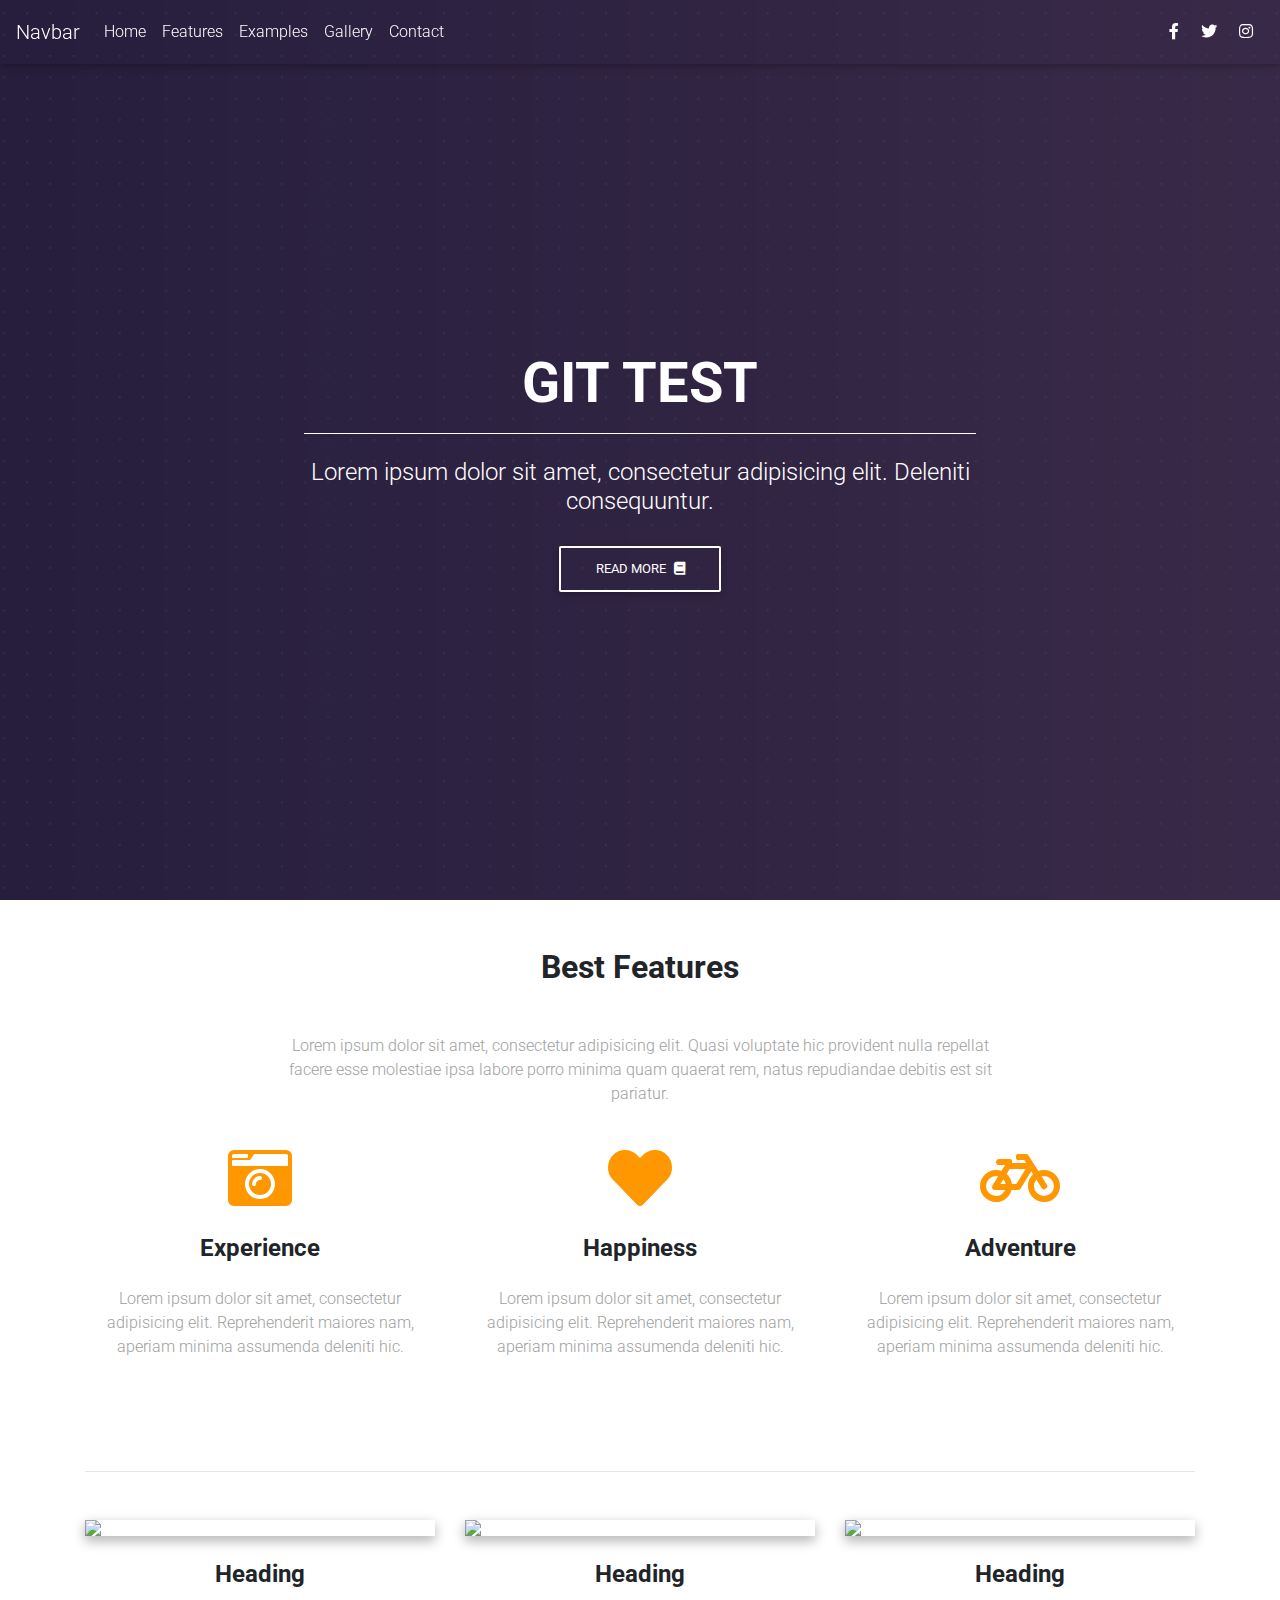
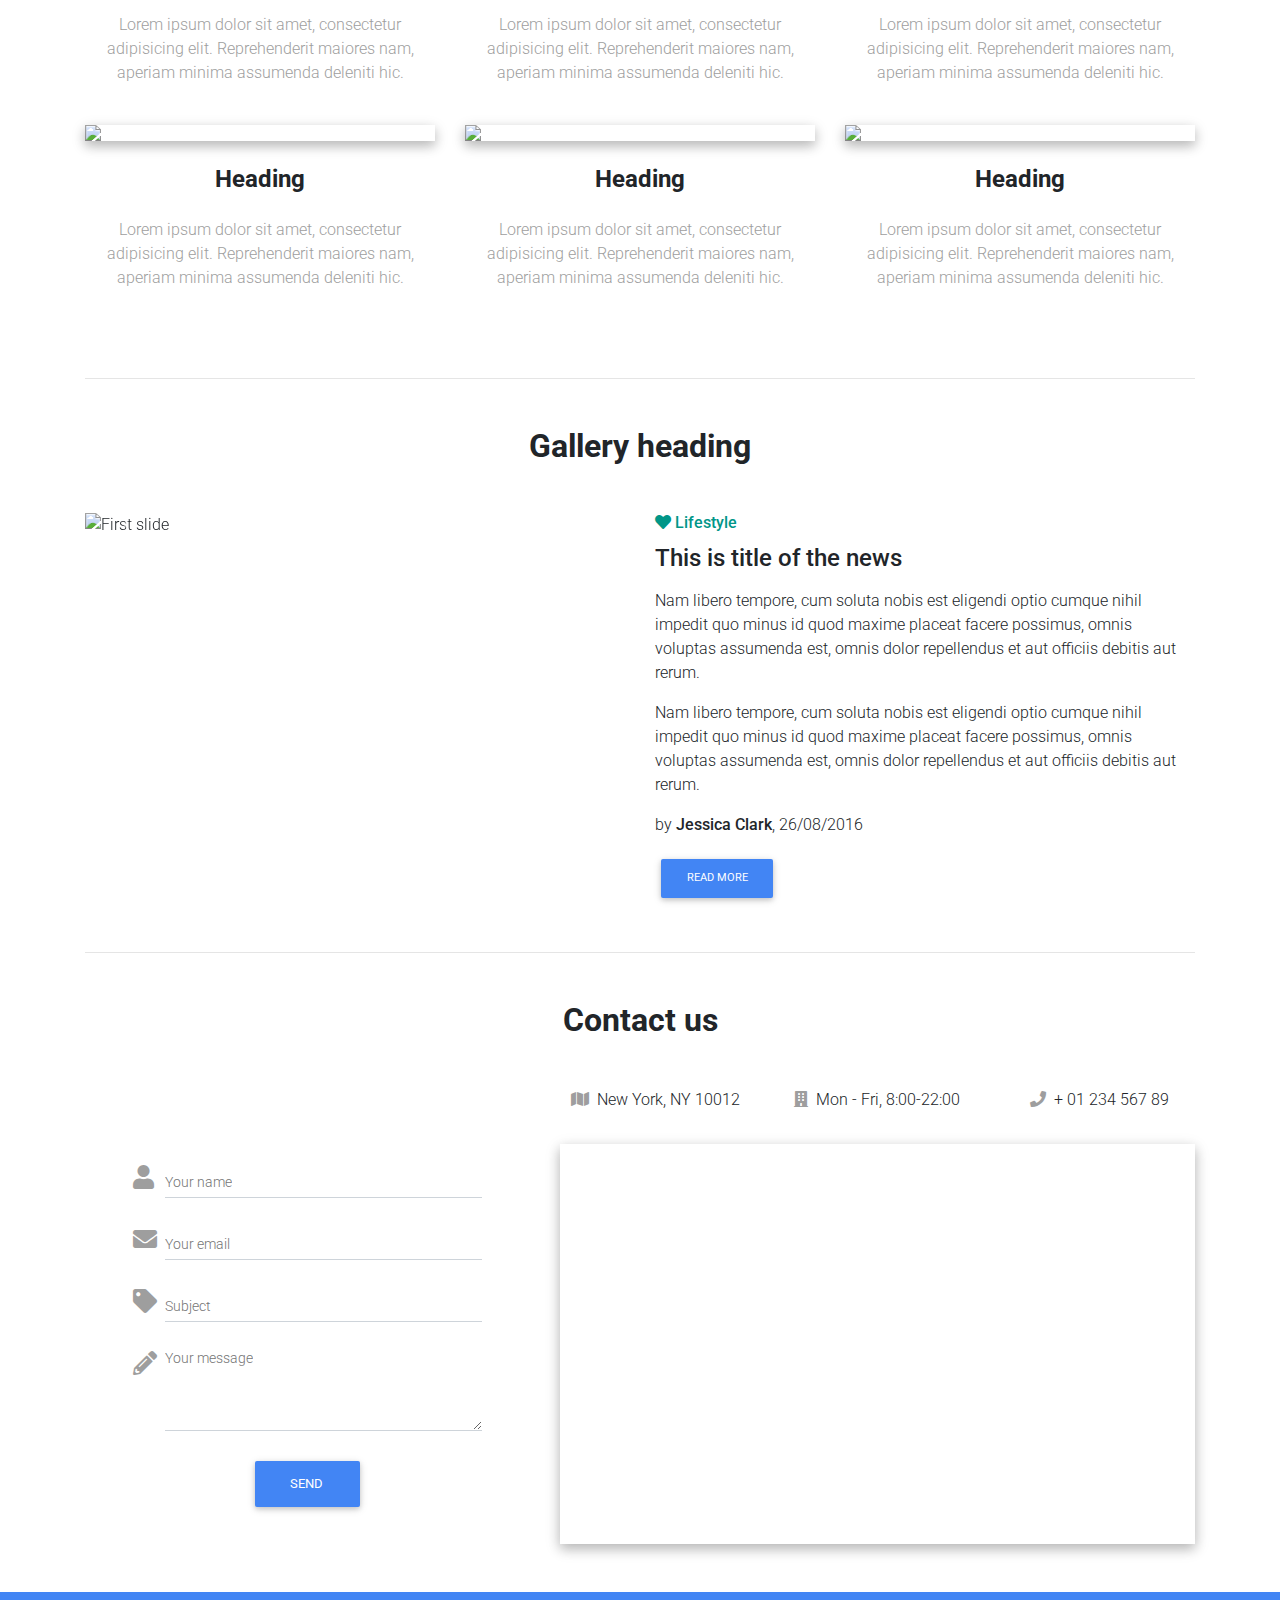
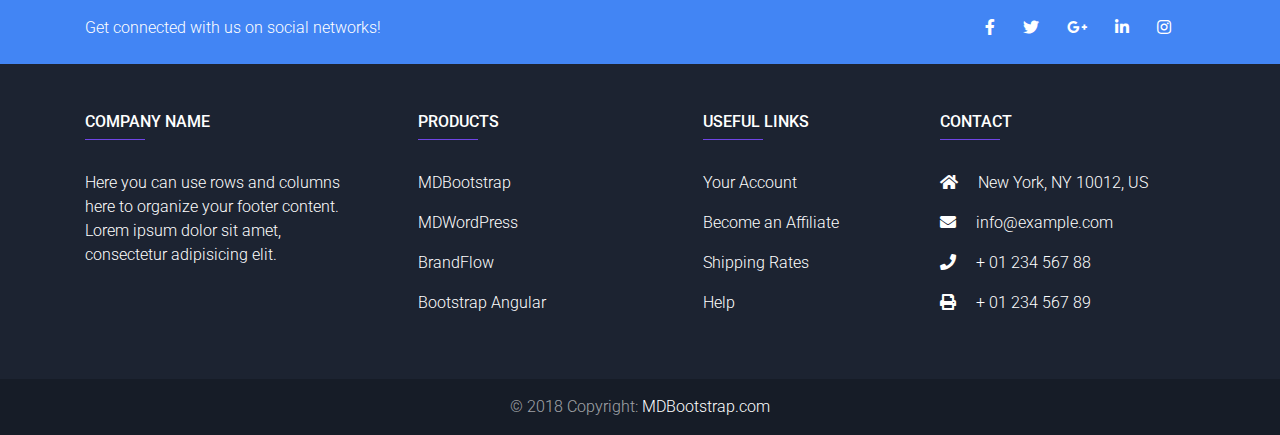
==== index.html @ ba1e5c44 "Update index.html" ====
<!DOCTYPE html>
<html lang="en">
<head>
  <meta charset="UTF-8">
  <meta name="viewport" content="width=device-width, initial-scale=1, shrink-to-fit=no">
  <meta http-equiv="x-ua-compatible" content="ie=edge">
  <title>Corona App</title>
  <!-- Font Awesome -->
  <link rel="stylesheet" href="https://use.fontawesome.com/releases/v5.11.2/css/all.css">
  <!-- Google Fonts Roboto -->
  <link rel="stylesheet" href="https://fonts.googleapis.com/css?family=Roboto:300,400,500,700&display=swap">
  <!-- Bootstrap core CSS -->
  <link rel="stylesheet" href="css/bootstrap.min.css">
  <!-- Material Design Bootstrap -->
  <link rel="stylesheet" href="css/mdb.min.css">
  <!-- Your custom styles (optional) -->
  <link rel="stylesheet" href="css/style.css">
</head>
<body>

  <!-- Start your project here-->  
<!--Main Navigation-->
<header>
<!--Navbar-->
<!--Navbar-->
<nav class="navbar navbar-expand-lg navbar-dark fixed-top scrolling-navbar">

  <!-- Navbar brand -->
  <a class="navbar-brand" href="#">Navbar</a>

  <!-- Collapse button -->
  <button class="navbar-toggler" type="button" data-toggle="collapse" data-target="#basicExampleNav" aria-controls="basicExampleNav"
      aria-expanded="false" aria-label="Toggle navigation">
      <span class="navbar-toggler-icon"></span>
  </button>

  <!-- Collapsible content -->
  <div class="collapse navbar-collapse" id="basicExampleNav">

<!-- Links -->
<ul class="navbar-nav mr-auto smooth-scroll">
  <li class="nav-item">
      <a class="nav-link" href="#intro">Home</a>
  </li>
  <li class="nav-item">
      <a class="nav-link" href="#best-features">Features</a>
  </li>
  <li class="nav-item">
      <a class="nav-link" href="#examples">Examples</a>
  </li>
  <li class="nav-item">
      <a class="nav-link" href="#gallery">Gallery</a>
  </li>
  <li class="nav-item">
      <a class="nav-link" href="#contact">Contact</a>
  </li>
</ul>
<!-- Links -->
<!-- Social Icon  -->
<ul class="navbar-nav nav-flex-icons">
  <li class="nav-item">
      <a class="nav-link"><i class="fab fa-facebook-f"></i></a>
  </li>
  <li class="nav-item">
      <a class="nav-link"><i class="fab fa-twitter"></i></a>
  </li>
  <li class="nav-item">
      <a class="nav-link"><i class="fab fa-instagram"></i></a>
  </li>
</ul>
   
  </div>
  <!-- Collapsible content -->

</nav>
<!--/.Navbar-->

<!--Mask-->
<div id="intro" class="view">

  <div class="mask rgba-black-strong">

      <div class="container-fluid d-flex align-items-center justify-content-center h-100">

          <div class="row d-flex justify-content-center text-center">

              <div class="col-md-10">

                  <!-- Heading -->
                  <h2 class="display-4 font-weight-bold white-text pt-5 mb-2">GIT TEST</h2>

                  <!-- Divider -->
                  <hr class="hr-light">

                  <!-- Description -->
                  <h4 class="white-text my-4">Lorem ipsum dolor sit amet, consectetur adipisicing elit. Deleniti consequuntur.</h4>
                  <button type="button" class="btn btn-outline-white">Read more<i class="fas fa-book ml-2"></i></button>

              </div>

          </div>

      </div>

  </div>

</div>
<!--/.Mask-->
<!--/.Mask-->
</header>
<!--Main Navigation-->
<!--Main layout-->
<main class="mt-5">
  <div class="container"><!--Section: Best Features-->
    <section id="best-features" class="text-center">
    
      <!-- Heading -->
      <h2 class="mb-5 font-weight-bold">Best Features</h2>
    
      <!--Grid row-->
      <div class="row d-flex justify-content-center mb-4">
    
          <!--Grid column-->
          <div class="col-md-8">
    
              <!-- Description -->
              <p class="grey-text">Lorem ipsum dolor sit amet, consectetur adipisicing elit. Quasi voluptate hic provident nulla repellat
                  facere esse molestiae ipsa labore porro minima quam quaerat rem, natus repudiandae debitis est
                  sit pariatur.</p>
    
          </div>
          <!--Grid column-->
    
      </div>
      <!--Grid row-->
    
      <!--Grid row-->
      <div class="row">
    
          <!--Grid column-->
          <div class="col-md-4 mb-5">
              <i class="fas fa-camera-retro fa-4x orange-text"></i>
              <h4 class="my-4 font-weight-bold">Experience</h4>
              <p class="grey-text">Lorem ipsum dolor sit amet, consectetur adipisicing elit. Reprehenderit maiores nam, aperiam minima
                  assumenda deleniti hic.</p>
          </div>
          <!--Grid column-->
    
          <!--Grid column-->
          <div class="col-md-4 mb-1">
              <i class="fas fa-heart fa-4x orange-text"></i>
              <h4 class="my-4 font-weight-bold">Happiness</h4>
              <p class="grey-text">Lorem ipsum dolor sit amet, consectetur adipisicing elit. Reprehenderit maiores nam, aperiam minima
                  assumenda deleniti hic.</p>
          </div>
          <!--Grid column-->
    
          <!--Grid column-->
          <div class="col-md-4 mb-1">
              <i class="fas fa-bicycle fa-4x orange-text"></i>
              <h4 class="my-4 font-weight-bold">Adventure</h4>
              <p class="grey-text">Lorem ipsum dolor sit amet, consectetur adipisicing elit. Reprehenderit maiores nam, aperiam minima
                  assumenda deleniti hic.</p>
          </div>
          <!--Grid column-->
    
      </div>
      <!--Grid row-->
    
    </section>
    
<!--Section: Best Features-->
      <hr class="my-5">

<!--Section: Examples-->
<section id="examples" class="text-center">

  <!--Grid row-->
  <div class="row">

    <!--Grid column-->
    <div class="col-lg-4 col-md-12 mb-4">

      <div class="view overlay z-depth-1-half">
        <img src="https://mdbootstrap.com/img/Photos/Others/images/48.jpg" class="img-fluid">
        <a href="#!">
          <div class="mask rgba-white-slight"></div>
        </a>
      </div>

      <h4 class="my-4 font-weight-bold">Heading</h4>
      <p class="grey-text">Lorem ipsum dolor sit amet, consectetur adipisicing elit. Reprehenderit maiores nam,
        aperiam minima
        assumenda deleniti hic.</p>

    </div>
    <!--Grid column-->

    <!--Grid column-->
    <div class="col-lg-4 col-md-6 mb-4">

      <div class="view overlay z-depth-1-half">
        <img src="https://mdbootstrap.com/img/Photos/Others/images/49.jpg" class="img-fluid">
        <a href="#!">
          <div class="mask rgba-white-slight"></div>
        </a>
      </div>

      <h4 class="my-4 font-weight-bold">Heading</h4>
      <p class="grey-text">Lorem ipsum dolor sit amet, consectetur adipisicing elit. Reprehenderit maiores nam,
        aperiam minima
        assumenda deleniti hic.</p>

    </div>
    <!--Grid column-->

    <!--Grid column-->
    <div class="col-lg-4 col-md-6 mb-4">

      <div class="view overlay z-depth-1-half">
        <img src="https://mdbootstrap.com/img/Photos/Others/images/50.jpg" class="img-fluid">
        <a href="#!">
          <div class="mask rgba-white-slight"></div>
        </a>
      </div>

      <h4 class="my-4 font-weight-bold">Heading</h4>
      <p class="grey-text">Lorem ipsum dolor sit amet, consectetur adipisicing elit. Reprehenderit maiores nam,
        aperiam minima
        assumenda deleniti hic.</p>

    </div>
    <!--Grid column-->

  </div>
  <!--Grid row-->

  <!--Grid row-->
  <div class="row">

    <!--Grid column-->
    <div class="col-lg-4 col-md-12 mb-4">

      <div class="view overlay z-depth-1-half">
        <img src="https://mdbootstrap.com/img/Photos/Others/images/51.jpg" class="img-fluid">
        <a href="#!">
          <div class="mask rgba-white-slight"></div>
        </a>
      </div>

      <h4 class="my-4 font-weight-bold">Heading</h4>
      <p class="grey-text">Lorem ipsum dolor sit amet, consectetur adipisicing elit. Reprehenderit maiores nam,
        aperiam minima
        assumenda deleniti hic.</p>

    </div>
    <!--Grid column-->

    <!--Grid column-->
    <div class="col-lg-4 col-md-6 mb-4">

      <div class="view overlay z-depth-1-half">
        <img src="https://mdbootstrap.com/img/Photos/Others/images/52.jpg" class="img-fluid">
        <a href="#!">
          <div class="mask rgba-white-slight"></div>
        </a>
      </div>

      <h4 class="my-4 font-weight-bold">Heading</h4>
      <p class="grey-text">Lorem ipsum dolor sit amet, consectetur adipisicing elit. Reprehenderit maiores nam,
        aperiam minima
        assumenda deleniti hic.</p>

    </div>
    <!--Grid column-->

    <!--Grid column-->
    <div class="col-lg-4 col-md-6 mb-4">

      <div class="view overlay z-depth-1-half">
        <img src="https://mdbootstrap.com/img/Photos/Others/images/53.jpg" class="img-fluid">
        <a href="#!">
          <div class="mask rgba-white-slight"></div>
        </a>
      </div>

      <h4 class="my-4 font-weight-bold">Heading</h4>
      <p class="grey-text">Lorem ipsum dolor sit amet, consectetur adipisicing elit. Reprehenderit maiores nam,
        aperiam minima
        assumenda deleniti hic.</p>

    </div>
    <!--Grid column-->

  </div>
  <!--Grid row-->

</section>
<!--Section: Examples-->

      <hr class="my-5">

    <!--Section: Gallery-->
<section id="gallery">

  <!-- Heading -->
  <h2 class="mb-5 font-weight-bold text-center">Gallery heading</h2>

  <!--Grid row-->
  <div class="row">

<!--Grid column-->
<div class="col-md-6 mb-4">

  <!--Carousel Wrapper-->
  <div id="carousel-example-1z" class="carousel slide carousel-fade" data-ride="carousel">
    <!--Indicators-->
    <ol class="carousel-indicators">
      <li data-target="#carousel-example-1z" data-slide-to="0" class="active"></li>
      <li data-target="#carousel-example-1z" data-slide-to="1"></li>
      <li data-target="#carousel-example-1z" data-slide-to="2"></li>
    </ol>
    <!--/.Indicators-->
    <!--Slides-->
    <div class="carousel-inner" role="listbox">
      <!--First slide-->
      <div class="carousel-item active">
        <img class="d-block w-100" src="https://mdbootstrap.com/img/Photos/Slides/img%20(130).jpg" alt="First slide">
      </div>
      <!--/First slide-->
      <!--Second slide-->
      <div class="carousel-item">
        <img class="d-block w-100" src="https://mdbootstrap.com/img/Photos/Slides/img%20(129).jpg" alt="Second slide">
      </div>
      <!--/Second slide-->
      <!--Third slide-->
      <div class="carousel-item">
        <img class="d-block w-100" src="https://mdbootstrap.com/img/Photos/Slides/img%20(70).jpg" alt="Third slide">
      </div>
      <!--/Third slide-->
    </div>
    <!--/.Slides-->
    <!--Controls-->
    <a class="carousel-control-prev" href="#carousel-example-1z" role="button" data-slide="prev">
      <span class="carousel-control-prev-icon" aria-hidden="true"></span>
      <span class="sr-only">Previous</span>
    </a>
    <a class="carousel-control-next" href="#carousel-example-1z" role="button" data-slide="next">
      <span class="carousel-control-next-icon" aria-hidden="true"></span>
      <span class="sr-only">Next</span>
    </a>
    <!--/.Controls-->
  </div>
  <!--/.Carousel Wrapper-->

</div>
<!--Grid column-->

  <!--Grid column-->
<div class="col-md-6">

  <!--Excerpt-->
  <a href="" class="teal-text">
      <h6 class="pb-1"><i class="fas fa-heart"></i><strong> Lifestyle </strong></h6>
  </a>
  <h4 class="mb-3"><strong>This is title of the news</strong></h4>
  <p>Nam libero tempore, cum soluta nobis est eligendi optio cumque nihil impedit quo minus id quod maxime
      placeat facere possimus, omnis voluptas assumenda est, omnis dolor repellendus et aut officiis
      debitis aut rerum.</p>

  <p>Nam libero tempore, cum soluta nobis est eligendi optio cumque nihil impedit quo minus id quod maxime
      placeat facere possimus, omnis voluptas assumenda est, omnis dolor repellendus et aut officiis
      debitis aut rerum.</p>
  <p>by <a><strong>Jessica Clark</strong></a>, 26/08/2016</p>
  <a class="btn btn-primary btn-md">Read more</a>

</div>
<!--Grid column-->
  </div>
  <!--Grid row-->

</section>
<!--Section: Gallery-->
      <hr class="my-5">

<!--Section: Contact-->
<section id="contact">

  <!-- Heading -->
  <h2 class="mb-5 font-weight-bold text-center">Contact us</h2>

  <!--Grid row-->
  <div class="row">

<!--Grid column-->
<div class="col-lg-5 col-md-12">
  <!-- Form contact -->
  <form class="p-5 grey-text">
    <div class="md-form form-sm"> <i class="fas fa-user prefix"></i>
      <input type="text" id="form3" class="form-control form-control-sm">
      <label for="form3">Your name</label>
    </div>
    <div class="md-form form-sm"> <i class="fas fa-envelope prefix"></i>
      <input type="text" id="form2" class="form-control form-control-sm">
      <label for="form2">Your email</label>
    </div>
    <div class="md-form form-sm"> <i class="fas fa-tag prefix"></i>
      <input type="text" id="form32" class="form-control form-control-sm">
      <label for="form34">Subject</label>
    </div>
    <div class="md-form form-sm"> <i class="fas fa-pencil-alt prefix"></i>
      <textarea type="text" id="form8" class="md-textarea form-control form-control-sm" rows="4"></textarea>
      <label for="form8">Your message</label>
    </div>
    <div class="text-center mt-4">
      <button class="btn btn-primary">Send <i class="far fa-paper-planeml-1"></i></button>
    </div>
  </form>
  <!-- Form contact -->
</div>
<!--Grid column-->

  <!--Grid column-->
  <div class="col-lg-7 col-md-12">
    <!--Grid row-->
<div class="row text-center">

  <!--Grid column-->
  <div class="col-lg-4 col-md-12 mb-3">

      <p><i class="fas fa-map fa-1x mr-2 grey-text"></i>New York, NY 10012</p>

  </div>
  <!--Grid column-->

  <!--Grid column-->
  <div class="col-lg-4 col-md-6 mb-3">

      <p><i class="fas fa-building fa-1x mr-2 grey-text"></i>Mon - Fri, 8:00-22:00</p>

  </div>
  <!--Grid column-->

  <!--Grid column-->
  <div class="col-lg-4 col-md-6 mb-3">

      <p><i class="fas fa-phone fa-1x mr-2 grey-text"></i>+ 01 234 567 89</p>

  </div>
  <!--Grid column-->

</div>
<!--Grid row-->
<!--Google map-->
<div id="map-container" class="z-depth-1-half map-container mb-5" style="height: 400px"></div>


  </div>
  <!--Grid column-->

  </div>
  <!--Grid row-->

</section>
<!--Section: Contact-->

  </div>
</main>
<!--Main layout-->



<!--Footer-->
<footer class="page-footer unique-color-dark">

  <!-- Social buttons -->
  <div class="primary-color">
      <div class="container">
          <!--Grid row-->
          <div class="row py-4 d-flex align-items-center">

              <!--Grid column-->
              <div class="col-md-6 col-lg-5 text-center text-md-left mb-4 mb-md-0">
                  <h6 class="mb-0 white-text">Get connected with us on social networks!</h6>
              </div>
              <!--Grid column-->

              <!--Grid column-->
              <div class="col-md-6 col-lg-7 text-center text-md-right">
                  <!--Facebook-->
                  <a class="fb-ic ml-0">
                      <i class="fab fa-facebook-f white-text mr-4"> </i>
                  </a>
                  <!--Twitter-->
                  <a class="tw-ic">
                      <i class="fab fa-twitter white-text mr-4"> </i>
                  </a>
                  <!--Google +-->
                  <a class="gplus-ic">
                      <i class="fab fa-google-plus-g white-text mr-4"> </i>
                  </a>
                  <!--Linkedin-->
                  <a class="li-ic">
                      <i class="fab fa-linkedin-in white-text mr-4"> </i>
                  </a>
                  <!--Instagram-->
                  <a class="ins-ic">
                      <i class="fab fa-instagram white-text mr-lg-4"> </i>
                  </a>
              </div>
              <!--Grid column-->

          </div>
          <!--Grid row-->
      </div>
  </div>
  <!-- Social buttons -->

  <!--Footer Links-->
<!--Footer Links-->
<div class="container mt-5 mb-4 text-center text-md-left">
  <div class="row mt-3">

      <!--First column-->
      <div class="col-md-3 col-lg-4 col-xl-3 mb-4">
          <h6 class="text-uppercase font-weight-bold">
              <strong>Company name</strong>
          </h6>
          <hr class="deep-purple accent-2 mb-4 mt-0 d-inline-block mx-auto" style="width: 60px;">
          <p>Here you can use rows and columns here to organize your footer content. Lorem ipsum dolor sit
              amet, consectetur adipisicing elit.</p>
      </div>
      <!--/.First column-->

      <!--Second column-->
      <div class="col-md-2 col-lg-2 col-xl-2 mx-auto mb-4">
          <h6 class="text-uppercase font-weight-bold">
              <strong>Products</strong>
          </h6>
          <hr class="deep-purple accent-2 mb-4 mt-0 d-inline-block mx-auto" style="width: 60px;">
          <p>
              <a href="#!">MDBootstrap</a>
          </p>
          <p>
              <a href="#!">MDWordPress</a>
          </p>
          <p>
              <a href="#!">BrandFlow</a>
          </p>
          <p>
              <a href="#!">Bootstrap Angular</a>
          </p>
      </div>
      <!--/.Second column-->

      <!--Third column-->
      <div class="col-md-3 col-lg-2 col-xl-2 mx-auto mb-4">
          <h6 class="text-uppercase font-weight-bold">
              <strong>Useful links</strong>
          </h6>
          <hr class="deep-purple accent-2 mb-4 mt-0 d-inline-block mx-auto" style="width: 60px;">
          <p>
              <a href="#!">Your Account</a>
          </p>
          <p>
              <a href="#!">Become an Affiliate</a>
          </p>
          <p>
              <a href="#!">Shipping Rates</a>
          </p>
          <p>
              <a href="#!">Help</a>
          </p>
      </div>
      <!--/.Third column-->

      <!--Fourth column-->
      <div class="col-md-4 col-lg-3 col-xl-3">
          <h6 class="text-uppercase font-weight-bold">
              <strong>Contact</strong>
          </h6>
          <hr class="deep-purple accent-2 mb-4 mt-0 d-inline-block mx-auto" style="width: 60px;">
          <p>
              <i class="fas fa-home  mr-3"></i> New York, NY 10012, US</p>
          <p>
              <i class="fas fa-envelope mr-3"></i> info@example.com</p>
          <p>
              <i class="fas fa-phone mr-3"></i> + 01 234 567 88</p>
          <p>
              <i class="fas fa-print mr-3"></i> + 01 234 567 89</p>
      </div>
      <!--/.Fourth column-->

  </div>
</div>
<!--/.Footer Links-->

  <!-- Copyright -->
  <div class="footer-copyright text-center py-3">© 2018 Copyright:
    <a href="https://mdbootstrap.com/education/bootstrap/"> MDBootstrap.com</a>
  </div>
  <!-- Copyright -->

</footer>
<!-- Footer -->


  <!-- End your project here-->

  <!-- jQuery -->
  <script type="text/javascript" src="js/jquery.min.js"></script>
  <!-- Bootstrap tooltips -->
  <script type="text/javascript" src="js/popper.min.js"></script>
  <!-- Bootstrap core JavaScript -->
  <script type="text/javascript" src="js/bootstrap.min.js"></script>
  <!-- MDB core JavaScript -->
  <script type="text/javascript" src="js/mdb.min.js"></script>
  <!--Google Maps-->
<script src="https://maps.google.com/maps/api/js"></script>
  <!-- Your custom scripts (optional) -->
  <!-- Carousel options -->
<script>
  $('.carousel').carousel({
    interval: 3000,
  })
</script>
<!-- Google Maps settings -->
<script>
  // Regular map
  function regular_map() {
    var var_location = new google.maps.LatLng(40.725118, -73.997699);

    var var_mapoptions = {
      center: var_location,
      zoom: 14
    };

    var var_map = new google.maps.Map(document.getElementById("map-container"),
      var_mapoptions);

    var var_marker = new google.maps.Marker({
      position: var_location,
      map: var_map,
      title: "New York"
    });
  }

  // Initialize maps
  google.maps.event.addDomListener(window, 'load', regular_map);
</script>

</body>
</html>
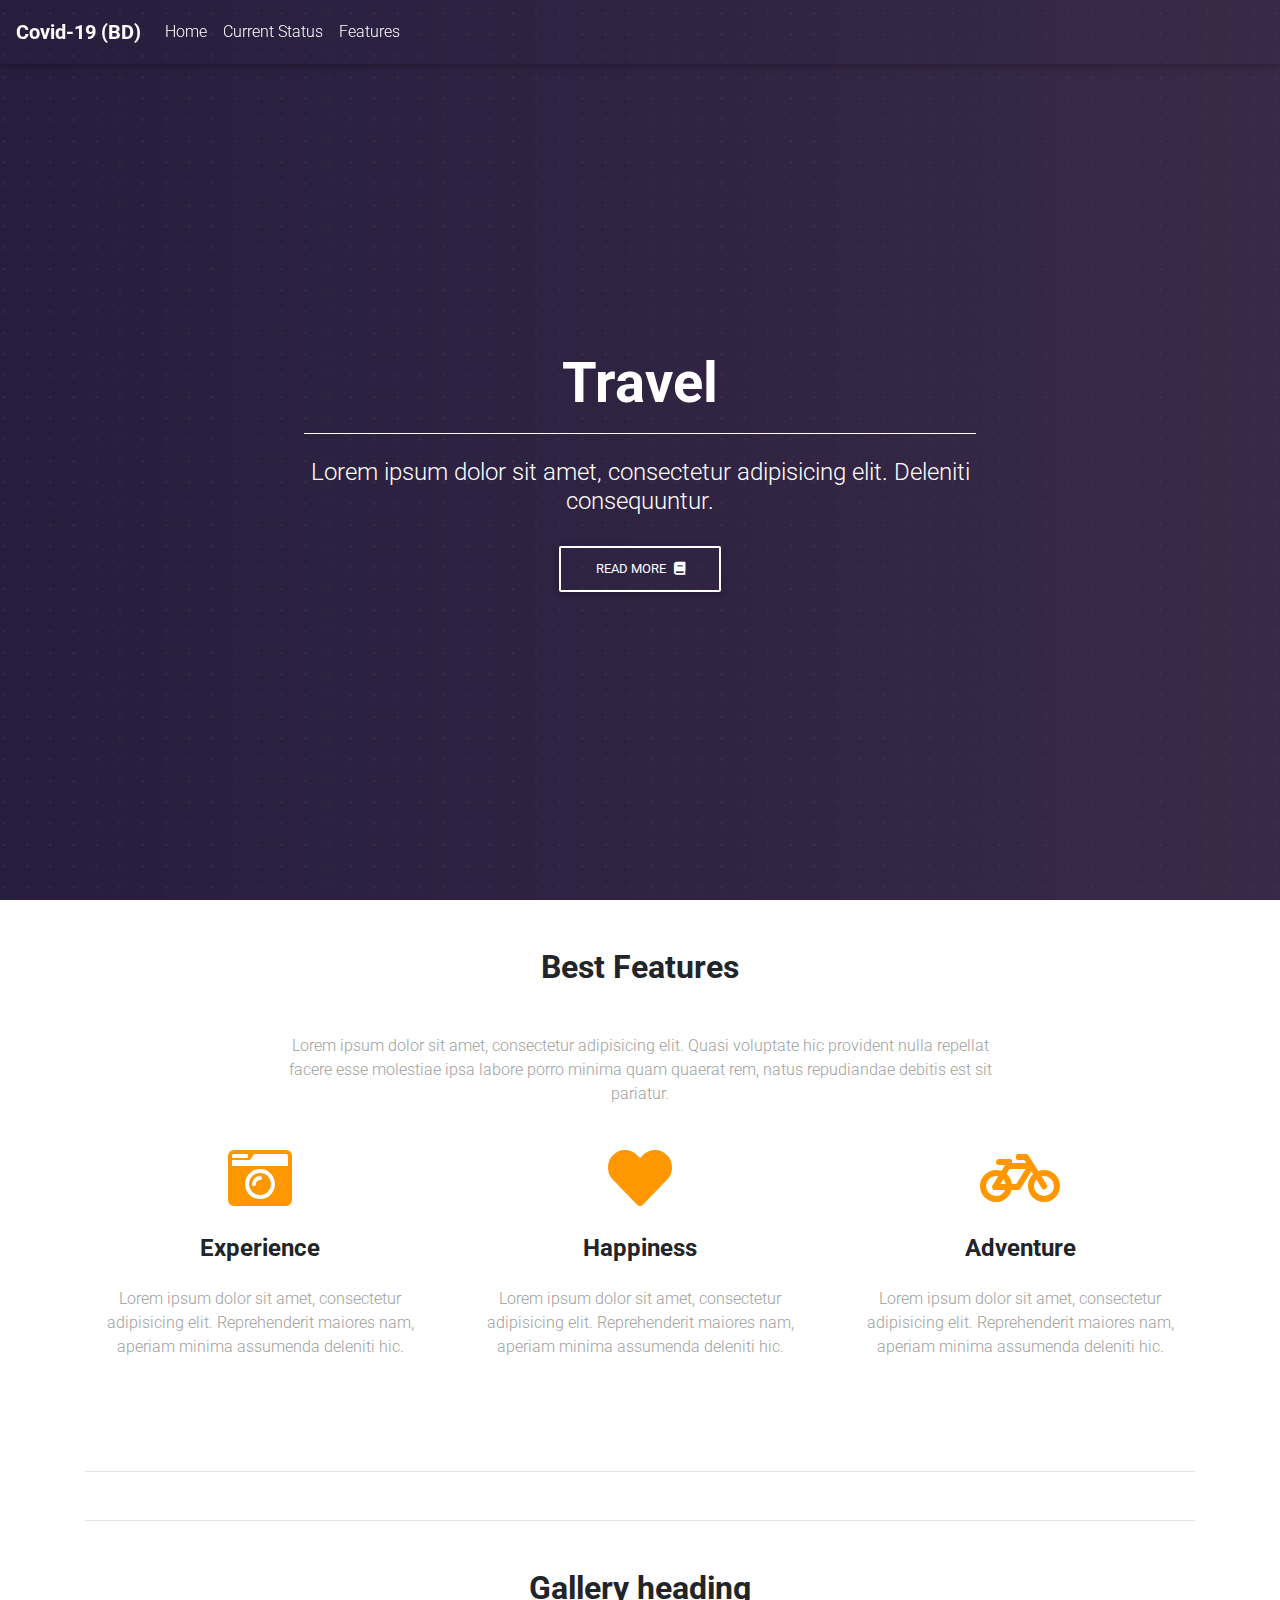
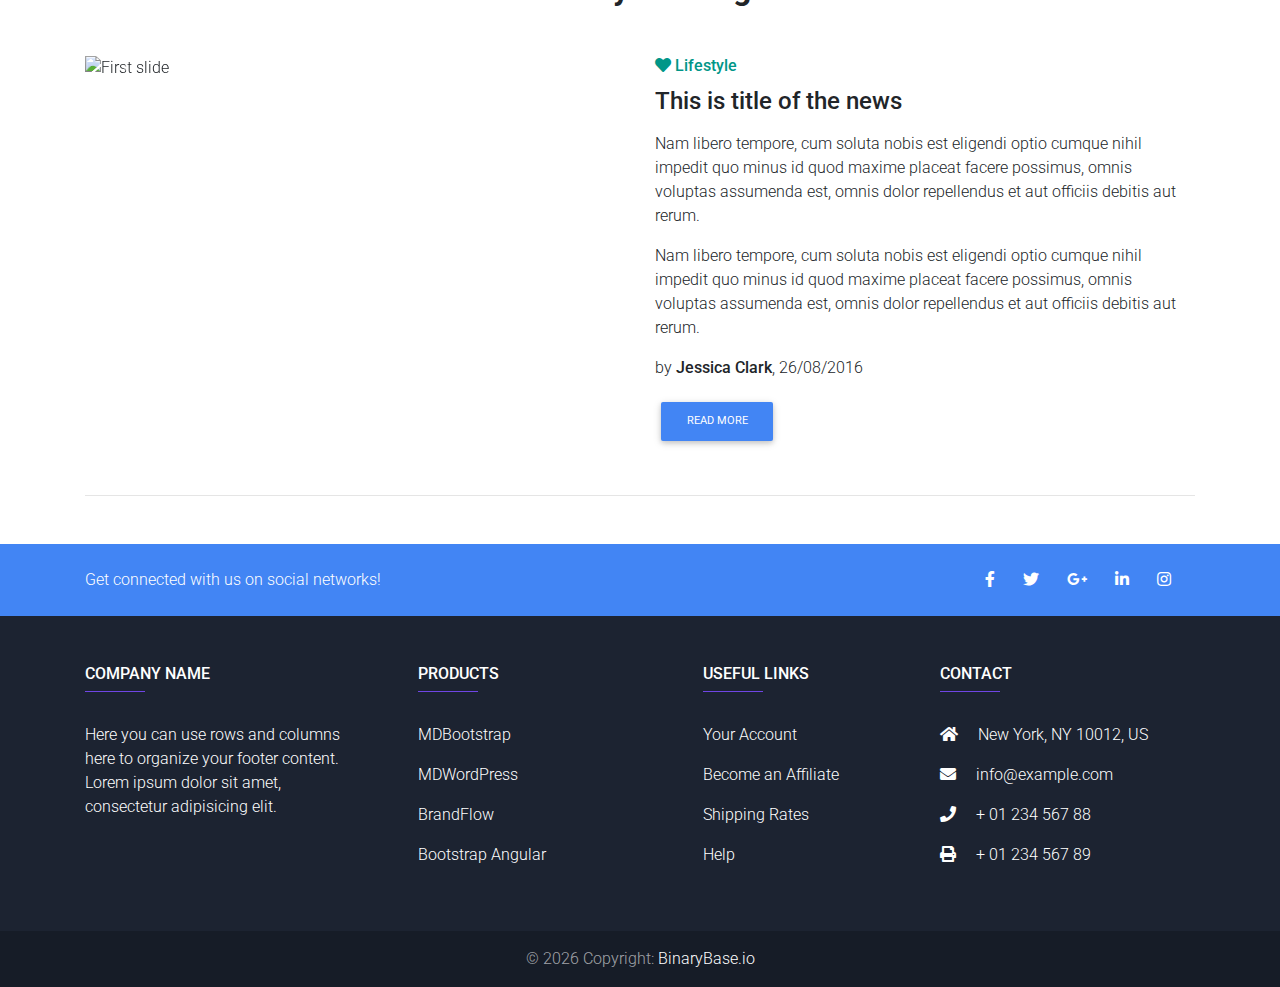
==== commit 3fabd753: "changes" ====
--- a/index.html
+++ b/index.html
@@ -4,7 +4,7 @@
   <meta charset="UTF-8">
   <meta name="viewport" content="width=device-width, initial-scale=1, shrink-to-fit=no">
   <meta http-equiv="x-ua-compatible" content="ie=edge">
-  <title>Corona App</title>
+  <title>Codiv-19 (BD) Application</title>
   <!-- Font Awesome -->
   <link rel="stylesheet" href="https://use.fontawesome.com/releases/v5.11.2/css/all.css">
   <!-- Google Fonts Roboto -->
@@ -22,11 +22,10 @@
 <!--Main Navigation-->
 <header>
 <!--Navbar-->
-<!--Navbar-->
 <nav class="navbar navbar-expand-lg navbar-dark fixed-top scrolling-navbar">
 
   <!-- Navbar brand -->
-  <a class="navbar-brand" href="#">Navbar</a>
+  <a class="navbar-brand" href="#">Covid-19 (BD)</a>
 
   <!-- Collapse button -->
   <button class="navbar-toggler" type="button" data-toggle="collapse" data-target="#basicExampleNav" aria-controls="basicExampleNav"
@@ -43,31 +42,16 @@
       <a class="nav-link" href="#intro">Home</a>
   </li>
   <li class="nav-item">
-      <a class="nav-link" href="#best-features">Features</a>
+      <a class="nav-link" href="#best-features">Current Status</a>
   </li>
+ 
   <li class="nav-item">
-      <a class="nav-link" href="#examples">Examples</a>
+      <a class="nav-link" href="#gallery">Features</a>
   </li>
-  <li class="nav-item">
-      <a class="nav-link" href="#gallery">Gallery</a>
-  </li>
-  <li class="nav-item">
-      <a class="nav-link" href="#contact">Contact</a>
-  </li>
+  
 </ul>
 <!-- Links -->
-<!-- Social Icon  -->
-<ul class="navbar-nav nav-flex-icons">
-  <li class="nav-item">
-      <a class="nav-link"><i class="fab fa-facebook-f"></i></a>
-  </li>
-  <li class="nav-item">
-      <a class="nav-link"><i class="fab fa-twitter"></i></a>
-  </li>
-  <li class="nav-item">
-      <a class="nav-link"><i class="fab fa-instagram"></i></a>
-  </li>
-</ul>
+
    
   </div>
   <!-- Collapsible content -->
@@ -87,7 +71,7 @@
               <div class="col-md-10">
 
                   <!-- Heading -->
-                  <h2 class="display-4 font-weight-bold white-text pt-5 mb-2">GIT TEST</h2>
+                  <h2 class="display-4 font-weight-bold white-text pt-5 mb-2">Travel</h2>
 
                   <!-- Divider -->
                   <hr class="hr-light">
@@ -173,130 +157,7 @@
       <hr class="my-5">
 
 <!--Section: Examples-->
-<section id="examples" class="text-center">
-
-  <!--Grid row-->
-  <div class="row">
-
-    <!--Grid column-->
-    <div class="col-lg-4 col-md-12 mb-4">
-
-      <div class="view overlay z-depth-1-half">
-        <img src="https://mdbootstrap.com/img/Photos/Others/images/48.jpg" class="img-fluid">
-        <a href="#!">
-          <div class="mask rgba-white-slight"></div>
-        </a>
-      </div>
-
-      <h4 class="my-4 font-weight-bold">Heading</h4>
-      <p class="grey-text">Lorem ipsum dolor sit amet, consectetur adipisicing elit. Reprehenderit maiores nam,
-        aperiam minima
-        assumenda deleniti hic.</p>
-
-    </div>
-    <!--Grid column-->
-
-    <!--Grid column-->
-    <div class="col-lg-4 col-md-6 mb-4">
-
-      <div class="view overlay z-depth-1-half">
-        <img src="https://mdbootstrap.com/img/Photos/Others/images/49.jpg" class="img-fluid">
-        <a href="#!">
-          <div class="mask rgba-white-slight"></div>
-        </a>
-      </div>
-
-      <h4 class="my-4 font-weight-bold">Heading</h4>
-      <p class="grey-text">Lorem ipsum dolor sit amet, consectetur adipisicing elit. Reprehenderit maiores nam,
-        aperiam minima
-        assumenda deleniti hic.</p>
-
-    </div>
-    <!--Grid column-->
-
-    <!--Grid column-->
-    <div class="col-lg-4 col-md-6 mb-4">
-
-      <div class="view overlay z-depth-1-half">
-        <img src="https://mdbootstrap.com/img/Photos/Others/images/50.jpg" class="img-fluid">
-        <a href="#!">
-          <div class="mask rgba-white-slight"></div>
-        </a>
-      </div>
-
-      <h4 class="my-4 font-weight-bold">Heading</h4>
-      <p class="grey-text">Lorem ipsum dolor sit amet, consectetur adipisicing elit. Reprehenderit maiores nam,
-        aperiam minima
-        assumenda deleniti hic.</p>
-
-    </div>
-    <!--Grid column-->
-
-  </div>
-  <!--Grid row-->
-
-  <!--Grid row-->
-  <div class="row">
-
-    <!--Grid column-->
-    <div class="col-lg-4 col-md-12 mb-4">
-
-      <div class="view overlay z-depth-1-half">
-        <img src="https://mdbootstrap.com/img/Photos/Others/images/51.jpg" class="img-fluid">
-        <a href="#!">
-          <div class="mask rgba-white-slight"></div>
-        </a>
-      </div>
-
-      <h4 class="my-4 font-weight-bold">Heading</h4>
-      <p class="grey-text">Lorem ipsum dolor sit amet, consectetur adipisicing elit. Reprehenderit maiores nam,
-        aperiam minima
-        assumenda deleniti hic.</p>
-
-    </div>
-    <!--Grid column-->
-
-    <!--Grid column-->
-    <div class="col-lg-4 col-md-6 mb-4">
-
-      <div class="view overlay z-depth-1-half">
-        <img src="https://mdbootstrap.com/img/Photos/Others/images/52.jpg" class="img-fluid">
-        <a href="#!">
-          <div class="mask rgba-white-slight"></div>
-        </a>
-      </div>
-
-      <h4 class="my-4 font-weight-bold">Heading</h4>
-      <p class="grey-text">Lorem ipsum dolor sit amet, consectetur adipisicing elit. Reprehenderit maiores nam,
-        aperiam minima
-        assumenda deleniti hic.</p>
-
-    </div>
-    <!--Grid column-->
-
-    <!--Grid column-->
-    <div class="col-lg-4 col-md-6 mb-4">
-
-      <div class="view overlay z-depth-1-half">
-        <img src="https://mdbootstrap.com/img/Photos/Others/images/53.jpg" class="img-fluid">
-        <a href="#!">
-          <div class="mask rgba-white-slight"></div>
-        </a>
-      </div>
-
-      <h4 class="my-4 font-weight-bold">Heading</h4>
-      <p class="grey-text">Lorem ipsum dolor sit amet, consectetur adipisicing elit. Reprehenderit maiores nam,
-        aperiam minima
-        assumenda deleniti hic.</p>
-
-    </div>
-    <!--Grid column-->
-
-  </div>
-  <!--Grid row-->
-
-</section>
-<!--Section: Examples-->
+
 
       <hr class="my-5">
 
@@ -383,86 +244,6 @@
 <!--Section: Gallery-->
       <hr class="my-5">
 
-<!--Section: Contact-->
-<section id="contact">
-
-  <!-- Heading -->
-  <h2 class="mb-5 font-weight-bold text-center">Contact us</h2>
-
-  <!--Grid row-->
-  <div class="row">
-
-<!--Grid column-->
-<div class="col-lg-5 col-md-12">
-  <!-- Form contact -->
-  <form class="p-5 grey-text">
-    <div class="md-form form-sm"> <i class="fas fa-user prefix"></i>
-      <input type="text" id="form3" class="form-control form-control-sm">
-      <label for="form3">Your name</label>
-    </div>
-    <div class="md-form form-sm"> <i class="fas fa-envelope prefix"></i>
-      <input type="text" id="form2" class="form-control form-control-sm">
-      <label for="form2">Your email</label>
-    </div>
-    <div class="md-form form-sm"> <i class="fas fa-tag prefix"></i>
-      <input type="text" id="form32" class="form-control form-control-sm">
-      <label for="form34">Subject</label>
-    </div>
-    <div class="md-form form-sm"> <i class="fas fa-pencil-alt prefix"></i>
-      <textarea type="text" id="form8" class="md-textarea form-control form-control-sm" rows="4"></textarea>
-      <label for="form8">Your message</label>
-    </div>
-    <div class="text-center mt-4">
-      <button class="btn btn-primary">Send <i class="far fa-paper-planeml-1"></i></button>
-    </div>
-  </form>
-  <!-- Form contact -->
-</div>
-<!--Grid column-->
-
-  <!--Grid column-->
-  <div class="col-lg-7 col-md-12">
-    <!--Grid row-->
-<div class="row text-center">
-
-  <!--Grid column-->
-  <div class="col-lg-4 col-md-12 mb-3">
-
-      <p><i class="fas fa-map fa-1x mr-2 grey-text"></i>New York, NY 10012</p>
-
-  </div>
-  <!--Grid column-->
-
-  <!--Grid column-->
-  <div class="col-lg-4 col-md-6 mb-3">
-
-      <p><i class="fas fa-building fa-1x mr-2 grey-text"></i>Mon - Fri, 8:00-22:00</p>
-
-  </div>
-  <!--Grid column-->
-
-  <!--Grid column-->
-  <div class="col-lg-4 col-md-6 mb-3">
-
-      <p><i class="fas fa-phone fa-1x mr-2 grey-text"></i>+ 01 234 567 89</p>
-
-  </div>
-  <!--Grid column-->
-
-</div>
-<!--Grid row-->
-<!--Google map-->
-<div id="map-container" class="z-depth-1-half map-container mb-5" style="height: 400px"></div>
-
-
-  </div>
-  <!--Grid column-->
-
-  </div>
-  <!--Grid row-->
-
-</section>
-<!--Section: Contact-->
 
   </div>
 </main>
@@ -596,8 +377,10 @@
 <!--/.Footer Links-->
 
   <!-- Copyright -->
-  <div class="footer-copyright text-center py-3">© 2018 Copyright:
-    <a href="https://mdbootstrap.com/education/bootstrap/"> MDBootstrap.com</a>
+  <div class="footer-copyright text-center py-3">© <script type="text/javascript">
+    document.write(new Date().getFullYear());
+  </script> Copyright:
+    <a href="http://binarybase.io/"> BinaryBase.io</a>
   </div>
   <!-- Copyright -->
 
@@ -625,29 +408,7 @@
   })
 </script>
 <!-- Google Maps settings -->
-<script>
-  // Regular map
-  function regular_map() {
-    var var_location = new google.maps.LatLng(40.725118, -73.997699);
-
-    var var_mapoptions = {
-      center: var_location,
-      zoom: 14
-    };
-
-    var var_map = new google.maps.Map(document.getElementById("map-container"),
-      var_mapoptions);
-
-    var var_marker = new google.maps.Marker({
-      position: var_location,
-      map: var_map,
-      title: "New York"
-    });
-  }
-
-  // Initialize maps
-  google.maps.event.addDomListener(window, 'load', regular_map);
-</script>
+
 
 </body>
 </html>
--- a/css/style.css
+++ b/css/style.css
@@ -12,16 +12,18 @@
     -o-background-size: cover;
     background-size: cover;
 }
+
+.navbar-brand{font-weight: 700;}
 .top-nav-collapse {
-    background-color: #24355C;
+    background-color: #ffffff;
   }
   @media (max-width: 768px) {
     .navbar:not(.top-nav-collapse) {
-      background-color: #24355C;
+      background-color: #ffffff;
     }
   }
   @media (min-width: 800px) and (max-width: 850px) {
     .navbar:not(.top-nav-collapse) {
-      background-color: #24355C;
+      background-color: #ffffff;
     }
   }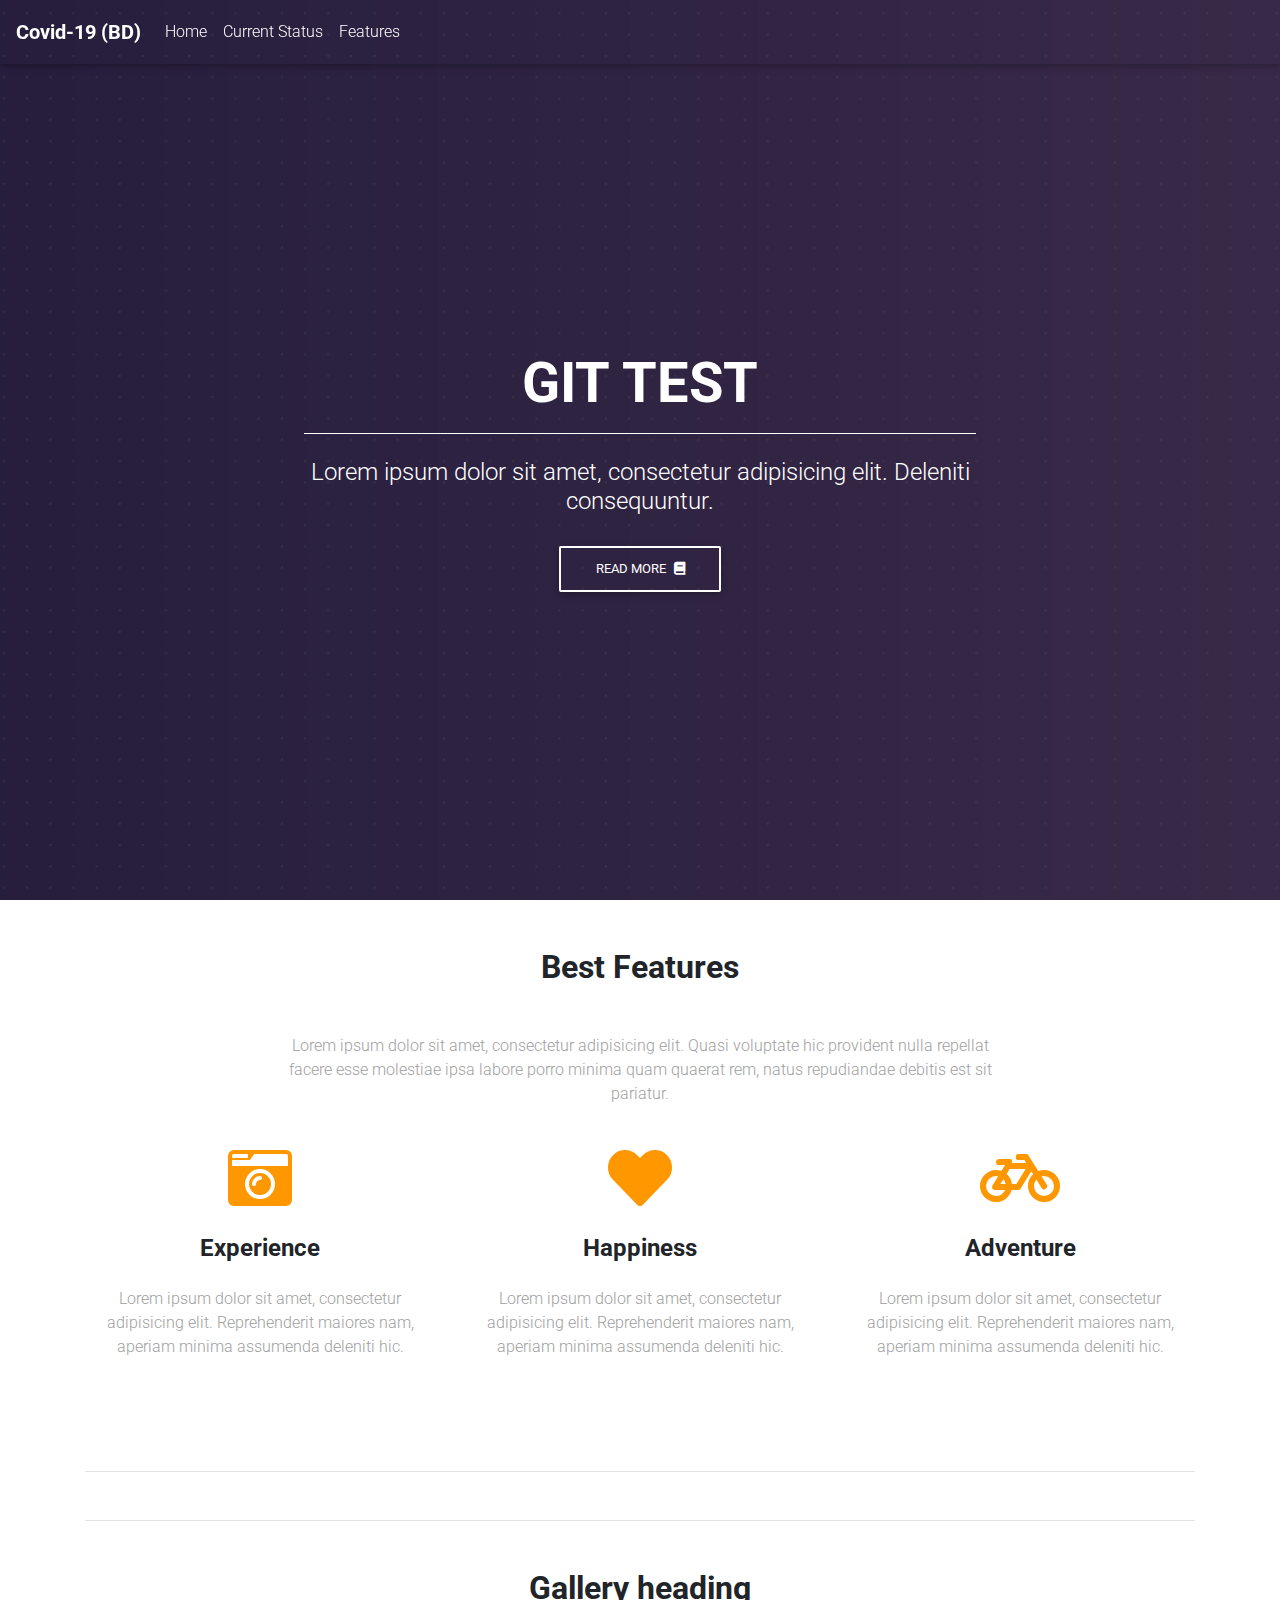
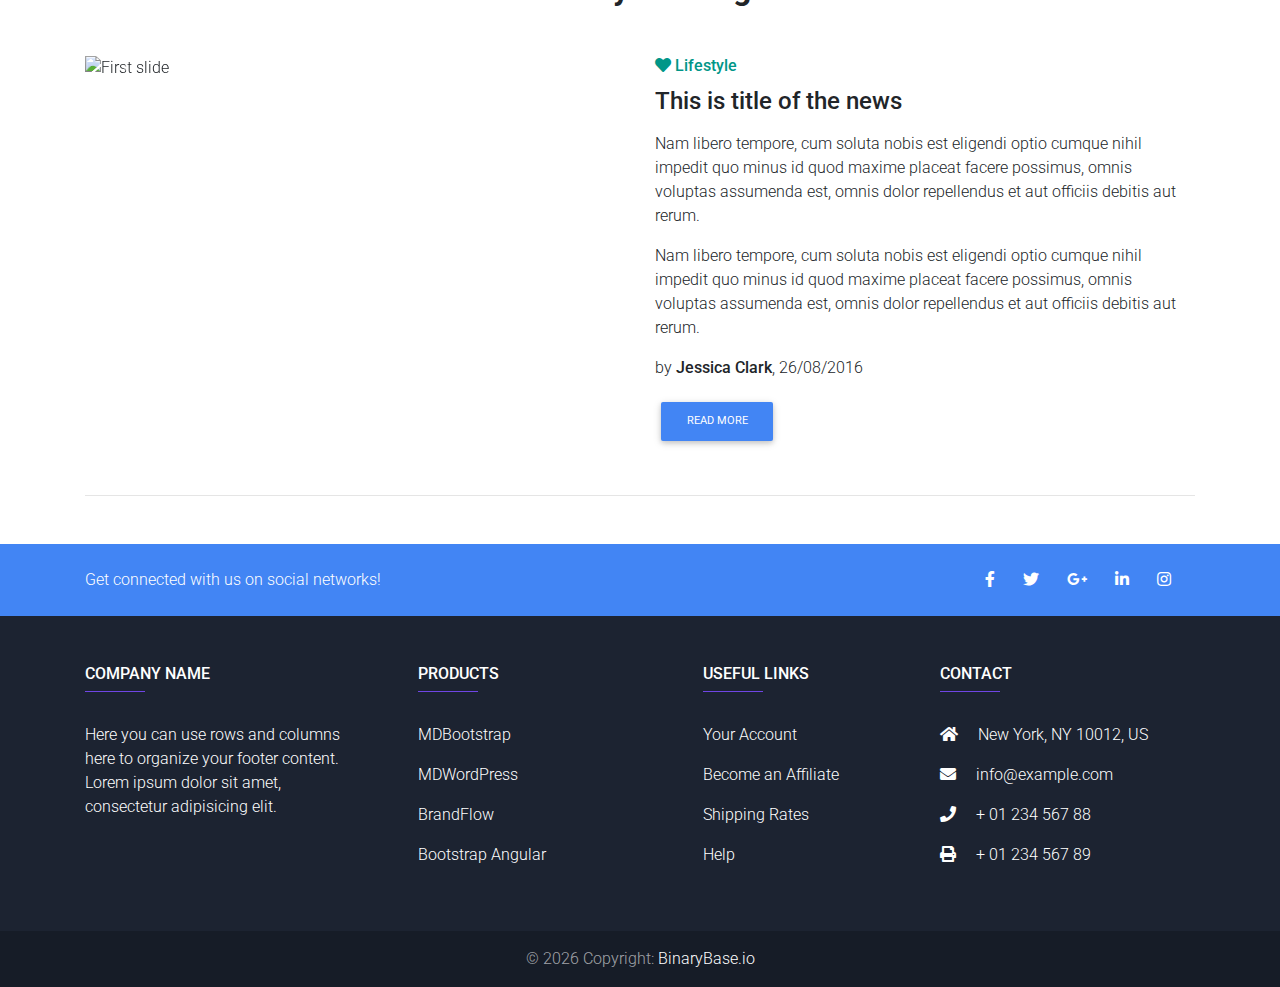
==== commit 04dcd533: "Merge branch 'master' of https://github.com/BinaryBase-io/Corona_App_Landing_page" ====
--- a/index.html
+++ b/index.html
@@ -71,7 +71,7 @@
               <div class="col-md-10">
 
                   <!-- Heading -->
-                  <h2 class="display-4 font-weight-bold white-text pt-5 mb-2">Travel</h2>
+                  <h2 class="display-4 font-weight-bold white-text pt-5 mb-2">GIT TEST</h2>
 
                   <!-- Divider -->
                   <hr class="hr-light">
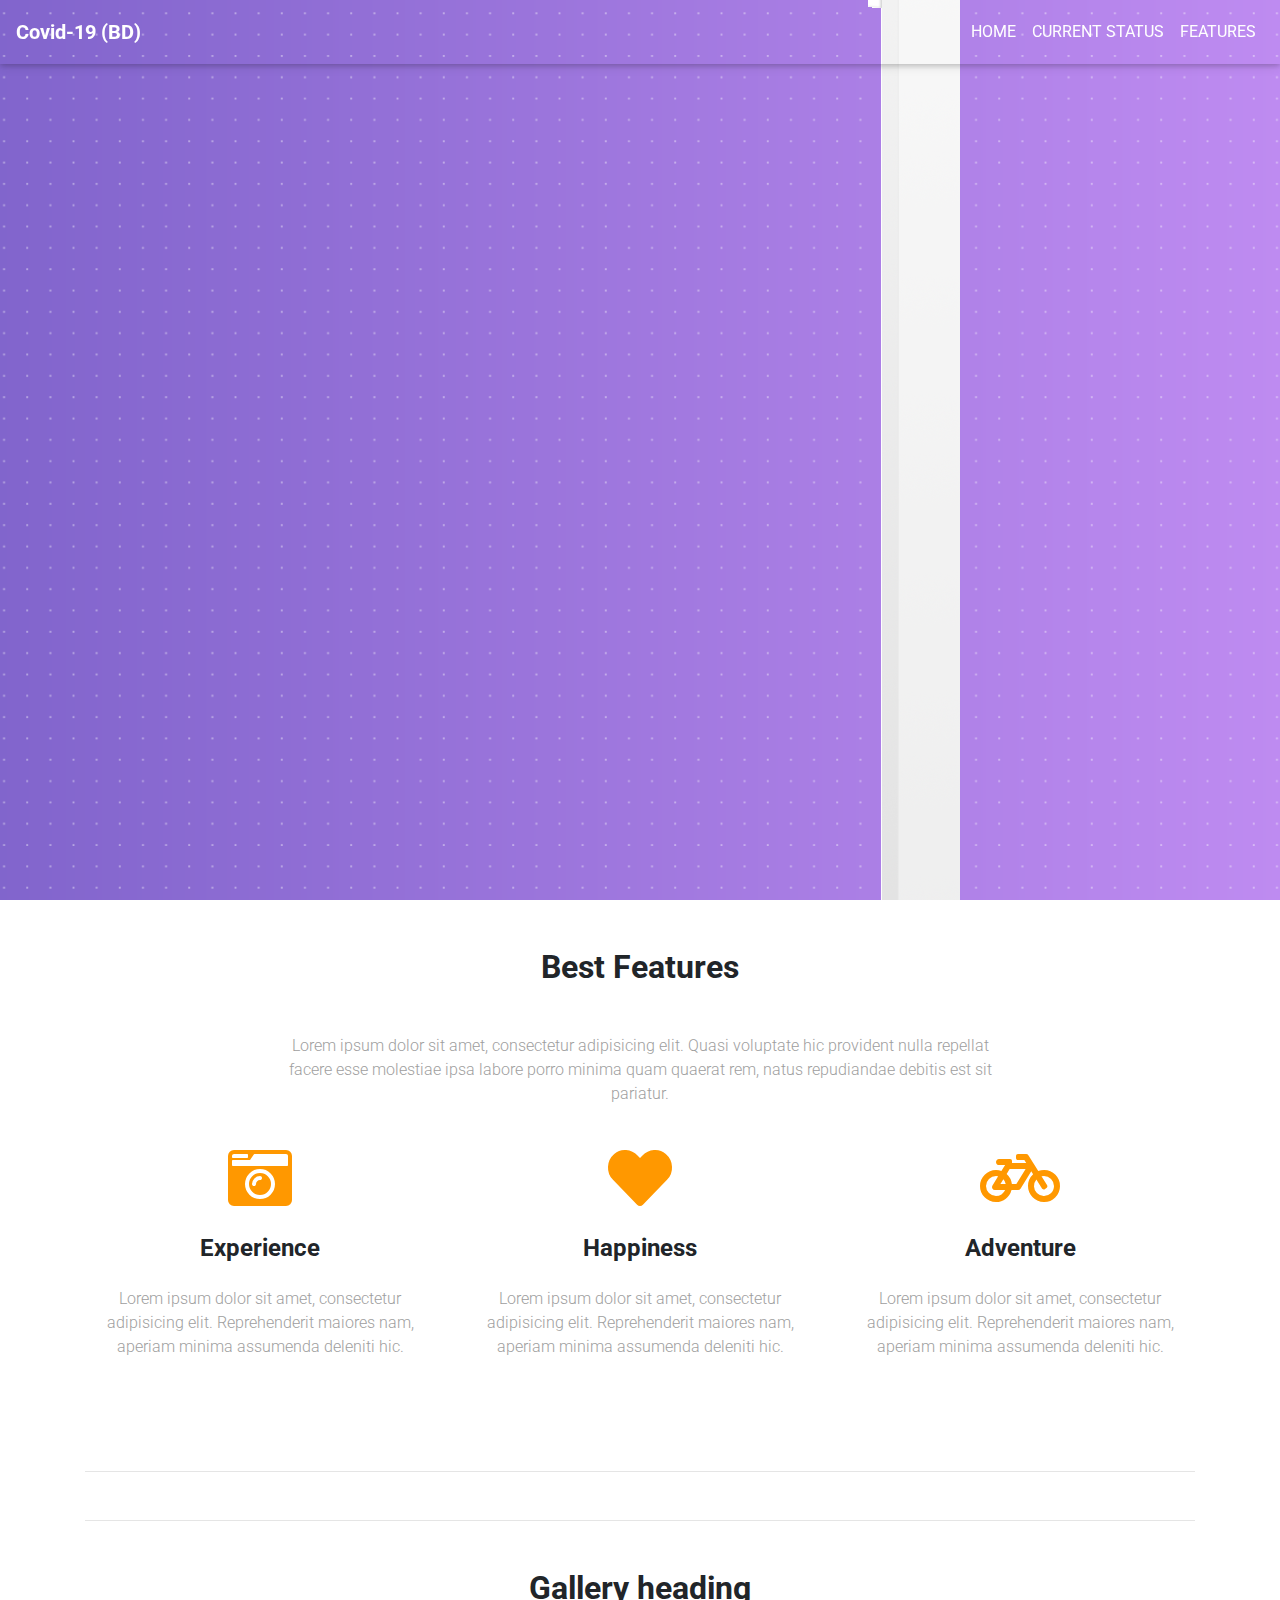
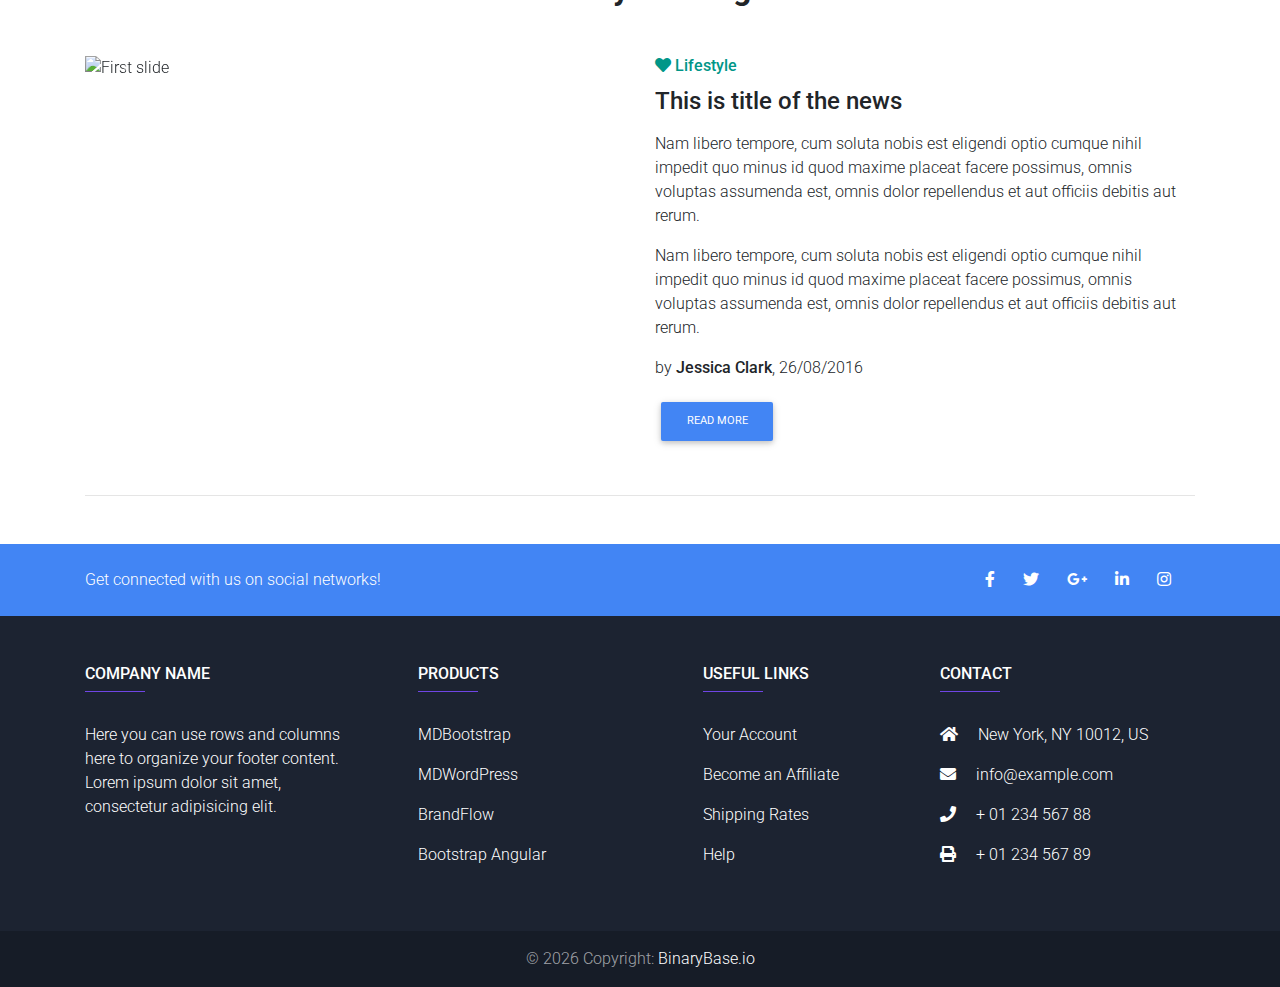
==== commit bc431f12: "work" ====
--- a/index.html
+++ b/index.html
@@ -1,414 +1,409 @@
 <!DOCTYPE html>
 <html lang="en">
+
 <head>
-  <meta charset="UTF-8">
-  <meta name="viewport" content="width=device-width, initial-scale=1, shrink-to-fit=no">
-  <meta http-equiv="x-ua-compatible" content="ie=edge">
-  <title>Codiv-19 (BD) Application</title>
-  <!-- Font Awesome -->
-  <link rel="stylesheet" href="https://use.fontawesome.com/releases/v5.11.2/css/all.css">
-  <!-- Google Fonts Roboto -->
-  <link rel="stylesheet" href="https://fonts.googleapis.com/css?family=Roboto:300,400,500,700&display=swap">
-  <!-- Bootstrap core CSS -->
-  <link rel="stylesheet" href="css/bootstrap.min.css">
-  <!-- Material Design Bootstrap -->
-  <link rel="stylesheet" href="css/mdb.min.css">
-  <!-- Your custom styles (optional) -->
-  <link rel="stylesheet" href="css/style.css">
+    <meta charset="UTF-8">
+    <meta name="viewport" content="width=device-width, initial-scale=1, shrink-to-fit=no">
+    <meta http-equiv="x-ua-compatible" content="ie=edge">
+    <title>Codiv-19 (BD) Application</title>
+    <!-- Font Awesome -->
+    <link rel="stylesheet" href="https://use.fontawesome.com/releases/v5.11.2/css/all.css">
+    <!-- Google Fonts Roboto -->
+    <link rel="stylesheet" href="https://fonts.googleapis.com/css?family=Roboto:300,400,500,700&display=swap">
+    <!-- Bootstrap core CSS -->
+    <link rel="stylesheet" href="css/bootstrap.min.css">
+    <!-- Material Design Bootstrap -->
+    <link rel="stylesheet" href="css/mdb.min.css">
+    <!-- Your custom styles (optional) -->
+    <link rel="stylesheet" href="css/style.css">
 </head>
+
 <body>
 
-  <!-- Start your project here-->  
-<!--Main Navigation-->
-<header>
-<!--Navbar-->
-<nav class="navbar navbar-expand-lg navbar-dark fixed-top scrolling-navbar">
-
-  <!-- Navbar brand -->
-  <a class="navbar-brand" href="#">Covid-19 (BD)</a>
-
-  <!-- Collapse button -->
-  <button class="navbar-toggler" type="button" data-toggle="collapse" data-target="#basicExampleNav" aria-controls="basicExampleNav"
-      aria-expanded="false" aria-label="Toggle navigation">
+    <!-- Start your project here-->
+    <!--Main Navigation-->
+    <header>
+        <div class="container">
+            <div class="row">
+                <div class="col-md-12">
+
+                    <!--Navbar-->
+                    <nav class="navbar navbar-expand-lg navbar-dark fixed-top scrolling-navbar">
+
+                        <!-- Navbar brand -->
+                        <a class="navbar-brand" href="#">Covid-19 (BD)</a>
+
+                        <!-- Collapse button -->
+                        <button class="navbar-toggler" type="button" data-toggle="collapse" data-target="#basicExampleNav" aria-controls="basicExampleNav" aria-expanded="false" aria-label="Toggle navigation">
       <span class="navbar-toggler-icon"></span>
   </button>
 
-  <!-- Collapsible content -->
-  <div class="collapse navbar-collapse" id="basicExampleNav">
-
-<!-- Links -->
-<ul class="navbar-nav mr-auto smooth-scroll">
-  <li class="nav-item">
-      <a class="nav-link" href="#intro">Home</a>
-  </li>
-  <li class="nav-item">
-      <a class="nav-link" href="#best-features">Current Status</a>
-  </li>
- 
-  <li class="nav-item">
-      <a class="nav-link" href="#gallery">Features</a>
-  </li>
-  
-</ul>
-<!-- Links -->
-
-   
-  </div>
-  <!-- Collapsible content -->
-
-</nav>
-<!--/.Navbar-->
-
-<!--Mask-->
-<div id="intro" class="view">
-
-  <div class="mask rgba-black-strong">
-
-      <div class="container-fluid d-flex align-items-center justify-content-center h-100">
-
-          <div class="row d-flex justify-content-center text-center">
-
-              <div class="col-md-10">
-
-                  <!-- Heading -->
-                  <h2 class="display-4 font-weight-bold white-text pt-5 mb-2">GIT TEST</h2>
-
-                  <!-- Divider -->
-                  <hr class="hr-light">
-
-                  <!-- Description -->
-                  <h4 class="white-text my-4">Lorem ipsum dolor sit amet, consectetur adipisicing elit. Deleniti consequuntur.</h4>
-                  <button type="button" class="btn btn-outline-white">Read more<i class="fas fa-book ml-2"></i></button>
-
-              </div>
-
-          </div>
-
-      </div>
-
-  </div>
-
-</div>
-<!--/.Mask-->
-<!--/.Mask-->
-</header>
-<!--Main Navigation-->
-<!--Main layout-->
-<main class="mt-5">
-  <div class="container"><!--Section: Best Features-->
-    <section id="best-features" class="text-center">
-    
-      <!-- Heading -->
-      <h2 class="mb-5 font-weight-bold">Best Features</h2>
-    
-      <!--Grid row-->
-      <div class="row d-flex justify-content-center mb-4">
-    
-          <!--Grid column-->
-          <div class="col-md-8">
-    
-              <!-- Description -->
-              <p class="grey-text">Lorem ipsum dolor sit amet, consectetur adipisicing elit. Quasi voluptate hic provident nulla repellat
-                  facere esse molestiae ipsa labore porro minima quam quaerat rem, natus repudiandae debitis est
-                  sit pariatur.</p>
-    
-          </div>
-          <!--Grid column-->
-    
-      </div>
-      <!--Grid row-->
-    
-      <!--Grid row-->
-      <div class="row">
-    
-          <!--Grid column-->
-          <div class="col-md-4 mb-5">
-              <i class="fas fa-camera-retro fa-4x orange-text"></i>
-              <h4 class="my-4 font-weight-bold">Experience</h4>
-              <p class="grey-text">Lorem ipsum dolor sit amet, consectetur adipisicing elit. Reprehenderit maiores nam, aperiam minima
-                  assumenda deleniti hic.</p>
-          </div>
-          <!--Grid column-->
-    
-          <!--Grid column-->
-          <div class="col-md-4 mb-1">
-              <i class="fas fa-heart fa-4x orange-text"></i>
-              <h4 class="my-4 font-weight-bold">Happiness</h4>
-              <p class="grey-text">Lorem ipsum dolor sit amet, consectetur adipisicing elit. Reprehenderit maiores nam, aperiam minima
-                  assumenda deleniti hic.</p>
-          </div>
-          <!--Grid column-->
-    
-          <!--Grid column-->
-          <div class="col-md-4 mb-1">
-              <i class="fas fa-bicycle fa-4x orange-text"></i>
-              <h4 class="my-4 font-weight-bold">Adventure</h4>
-              <p class="grey-text">Lorem ipsum dolor sit amet, consectetur adipisicing elit. Reprehenderit maiores nam, aperiam minima
-                  assumenda deleniti hic.</p>
-          </div>
-          <!--Grid column-->
-    
-      </div>
-      <!--Grid row-->
-    
-    </section>
-    
-<!--Section: Best Features-->
-      <hr class="my-5">
-
-<!--Section: Examples-->
-
-
-      <hr class="my-5">
-
-    <!--Section: Gallery-->
-<section id="gallery">
-
-  <!-- Heading -->
-  <h2 class="mb-5 font-weight-bold text-center">Gallery heading</h2>
-
-  <!--Grid row-->
-  <div class="row">
-
-<!--Grid column-->
-<div class="col-md-6 mb-4">
-
-  <!--Carousel Wrapper-->
-  <div id="carousel-example-1z" class="carousel slide carousel-fade" data-ride="carousel">
-    <!--Indicators-->
-    <ol class="carousel-indicators">
-      <li data-target="#carousel-example-1z" data-slide-to="0" class="active"></li>
-      <li data-target="#carousel-example-1z" data-slide-to="1"></li>
-      <li data-target="#carousel-example-1z" data-slide-to="2"></li>
-    </ol>
-    <!--/.Indicators-->
-    <!--Slides-->
-    <div class="carousel-inner" role="listbox">
-      <!--First slide-->
-      <div class="carousel-item active">
-        <img class="d-block w-100" src="https://mdbootstrap.com/img/Photos/Slides/img%20(130).jpg" alt="First slide">
-      </div>
-      <!--/First slide-->
-      <!--Second slide-->
-      <div class="carousel-item">
-        <img class="d-block w-100" src="https://mdbootstrap.com/img/Photos/Slides/img%20(129).jpg" alt="Second slide">
-      </div>
-      <!--/Second slide-->
-      <!--Third slide-->
-      <div class="carousel-item">
-        <img class="d-block w-100" src="https://mdbootstrap.com/img/Photos/Slides/img%20(70).jpg" alt="Third slide">
-      </div>
-      <!--/Third slide-->
-    </div>
-    <!--/.Slides-->
-    <!--Controls-->
-    <a class="carousel-control-prev" href="#carousel-example-1z" role="button" data-slide="prev">
-      <span class="carousel-control-prev-icon" aria-hidden="true"></span>
-      <span class="sr-only">Previous</span>
-    </a>
-    <a class="carousel-control-next" href="#carousel-example-1z" role="button" data-slide="next">
-      <span class="carousel-control-next-icon" aria-hidden="true"></span>
-      <span class="sr-only">Next</span>
-    </a>
-    <!--/.Controls-->
-  </div>
-  <!--/.Carousel Wrapper-->
-
-</div>
-<!--Grid column-->
-
-  <!--Grid column-->
-<div class="col-md-6">
-
-  <!--Excerpt-->
-  <a href="" class="teal-text">
-      <h6 class="pb-1"><i class="fas fa-heart"></i><strong> Lifestyle </strong></h6>
-  </a>
-  <h4 class="mb-3"><strong>This is title of the news</strong></h4>
-  <p>Nam libero tempore, cum soluta nobis est eligendi optio cumque nihil impedit quo minus id quod maxime
-      placeat facere possimus, omnis voluptas assumenda est, omnis dolor repellendus et aut officiis
-      debitis aut rerum.</p>
-
-  <p>Nam libero tempore, cum soluta nobis est eligendi optio cumque nihil impedit quo minus id quod maxime
-      placeat facere possimus, omnis voluptas assumenda est, omnis dolor repellendus et aut officiis
-      debitis aut rerum.</p>
-  <p>by <a><strong>Jessica Clark</strong></a>, 26/08/2016</p>
-  <a class="btn btn-primary btn-md">Read more</a>
-
-</div>
-<!--Grid column-->
-  </div>
-  <!--Grid row-->
-
-</section>
-<!--Section: Gallery-->
-      <hr class="my-5">
-
-
-  </div>
-</main>
-<!--Main layout-->
-
-
-
-<!--Footer-->
-<footer class="page-footer unique-color-dark">
-
-  <!-- Social buttons -->
-  <div class="primary-color">
-      <div class="container">
-          <!--Grid row-->
-          <div class="row py-4 d-flex align-items-center">
-
-              <!--Grid column-->
-              <div class="col-md-6 col-lg-5 text-center text-md-left mb-4 mb-md-0">
-                  <h6 class="mb-0 white-text">Get connected with us on social networks!</h6>
-              </div>
-              <!--Grid column-->
-
-              <!--Grid column-->
-              <div class="col-md-6 col-lg-7 text-center text-md-right">
-                  <!--Facebook-->
-                  <a class="fb-ic ml-0">
-                      <i class="fab fa-facebook-f white-text mr-4"> </i>
-                  </a>
-                  <!--Twitter-->
-                  <a class="tw-ic">
-                      <i class="fab fa-twitter white-text mr-4"> </i>
-                  </a>
-                  <!--Google +-->
-                  <a class="gplus-ic">
-                      <i class="fab fa-google-plus-g white-text mr-4"> </i>
-                  </a>
-                  <!--Linkedin-->
-                  <a class="li-ic">
-                      <i class="fab fa-linkedin-in white-text mr-4"> </i>
-                  </a>
-                  <!--Instagram-->
-                  <a class="ins-ic">
-                      <i class="fab fa-instagram white-text mr-lg-4"> </i>
-                  </a>
-              </div>
-              <!--Grid column-->
-
-          </div>
-          <!--Grid row-->
-      </div>
-  </div>
-  <!-- Social buttons -->
-
-  <!--Footer Links-->
-<!--Footer Links-->
-<div class="container mt-5 mb-4 text-center text-md-left">
-  <div class="row mt-3">
-
-      <!--First column-->
-      <div class="col-md-3 col-lg-4 col-xl-3 mb-4">
-          <h6 class="text-uppercase font-weight-bold">
-              <strong>Company name</strong>
-          </h6>
-          <hr class="deep-purple accent-2 mb-4 mt-0 d-inline-block mx-auto" style="width: 60px;">
-          <p>Here you can use rows and columns here to organize your footer content. Lorem ipsum dolor sit
-              amet, consectetur adipisicing elit.</p>
-      </div>
-      <!--/.First column-->
-
-      <!--Second column-->
-      <div class="col-md-2 col-lg-2 col-xl-2 mx-auto mb-4">
-          <h6 class="text-uppercase font-weight-bold">
-              <strong>Products</strong>
-          </h6>
-          <hr class="deep-purple accent-2 mb-4 mt-0 d-inline-block mx-auto" style="width: 60px;">
-          <p>
-              <a href="#!">MDBootstrap</a>
-          </p>
-          <p>
-              <a href="#!">MDWordPress</a>
-          </p>
-          <p>
-              <a href="#!">BrandFlow</a>
-          </p>
-          <p>
-              <a href="#!">Bootstrap Angular</a>
-          </p>
-      </div>
-      <!--/.Second column-->
-
-      <!--Third column-->
-      <div class="col-md-3 col-lg-2 col-xl-2 mx-auto mb-4">
-          <h6 class="text-uppercase font-weight-bold">
-              <strong>Useful links</strong>
-          </h6>
-          <hr class="deep-purple accent-2 mb-4 mt-0 d-inline-block mx-auto" style="width: 60px;">
-          <p>
-              <a href="#!">Your Account</a>
-          </p>
-          <p>
-              <a href="#!">Become an Affiliate</a>
-          </p>
-          <p>
-              <a href="#!">Shipping Rates</a>
-          </p>
-          <p>
-              <a href="#!">Help</a>
-          </p>
-      </div>
-      <!--/.Third column-->
-
-      <!--Fourth column-->
-      <div class="col-md-4 col-lg-3 col-xl-3">
-          <h6 class="text-uppercase font-weight-bold">
-              <strong>Contact</strong>
-          </h6>
-          <hr class="deep-purple accent-2 mb-4 mt-0 d-inline-block mx-auto" style="width: 60px;">
-          <p>
-              <i class="fas fa-home  mr-3"></i> New York, NY 10012, US</p>
-          <p>
-              <i class="fas fa-envelope mr-3"></i> info@example.com</p>
-          <p>
-              <i class="fas fa-phone mr-3"></i> + 01 234 567 88</p>
-          <p>
-              <i class="fas fa-print mr-3"></i> + 01 234 567 89</p>
-      </div>
-      <!--/.Fourth column-->
-
-  </div>
-</div>
-<!--/.Footer Links-->
-
-  <!-- Copyright -->
-  <div class="footer-copyright text-center py-3">© <script type="text/javascript">
-    document.write(new Date().getFullYear());
-  </script> Copyright:
-    <a href="http://binarybase.io/"> BinaryBase.io</a>
-  </div>
-  <!-- Copyright -->
-
-</footer>
-<!-- Footer -->
-
-
-  <!-- End your project here-->
-
-  <!-- jQuery -->
-  <script type="text/javascript" src="js/jquery.min.js"></script>
-  <!-- Bootstrap tooltips -->
-  <script type="text/javascript" src="js/popper.min.js"></script>
-  <!-- Bootstrap core JavaScript -->
-  <script type="text/javascript" src="js/bootstrap.min.js"></script>
-  <!-- MDB core JavaScript -->
-  <script type="text/javascript" src="js/mdb.min.js"></script>
-  <!--Google Maps-->
-<script src="https://maps.google.com/maps/api/js"></script>
-  <!-- Your custom scripts (optional) -->
-  <!-- Carousel options -->
-<script>
-  $('.carousel').carousel({
-    interval: 3000,
-  })
-</script>
-<!-- Google Maps settings -->
+                        <!-- Collapsible content -->
+                        <div class="collapse navbar-collapse" id="basicExampleNav">
+
+                            <!-- Links -->
+                            <ul class="navbar-nav ml-auto smooth-scroll">
+                                <li class="nav-item">
+                                    <a class="nav-link" href="#intro">Home</a>
+                                </li>
+                                <li class="nav-item">
+                                    <a class="nav-link" href="#best-features">Current Status</a>
+                                </li>
+
+                                <li class="nav-item">
+                                    <a class="nav-link" href="#gallery">Features</a>
+                                </li>
+
+                            </ul>
+                            <!-- Links -->
+
+
+                        </div>
+                        <!-- Collapsible content -->
+
+                    </nav>
+                    <!--/.Navbar-->
+
+                </div>
+            </div>
+        </div>
+        <!--Mask-->
+        <div id="intro" class="view">
+            <div class="mask">
+                <div class="container d-flex align-items-center h-100">
+                    <div class="row d-flex">
+                        <div class="col-md-6">
+                            <!-- Heading -->
+                            <h2 class="display-4 font-weight-bold white-text pt-5 mb-2">Covid-19 (BD)</h2>
+                            <!-- Description -->
+                            <h4 class="white-text my-4">From social responsibility, this mobile app is developed by <a class="white-text" href="http://binarybase.io/">BinaryBase.io</a>.</h4>
+                            <button type="button" class="btn btn-outline-white">Download Now<i class="fas fa-book ml-2"></i></button>
+                        </div>
+                        <div class="col-md-6">
+                            <div class="back_img">
+                                <img src="img/Bannerimg.png" alt="" srcset="">
+                            </div>
+                        </div>
+
+                    </div>
+
+                </div>
+
+            </div>
+
+        </div>
+        <!--/.Mask-->
+        <!--/.Mask-->
+    </header>
+    <!--Main Navigation-->
+    <!--Main layout-->
+    <main class="mt-5">
+        <div class="container">
+            <!--Section: Best Features-->
+            <section id="best-features" class="text-center">
+
+                <!-- Heading -->
+                <h2 class="mb-5 font-weight-bold">Best Features</h2>
+
+                <!--Grid row-->
+                <div class="row d-flex justify-content-center mb-4">
+
+                    <!--Grid column-->
+                    <div class="col-md-8">
+
+                        <!-- Description -->
+                        <p class="grey-text">Lorem ipsum dolor sit amet, consectetur adipisicing elit. Quasi voluptate hic provident nulla repellat facere esse molestiae ipsa labore porro minima quam quaerat rem, natus repudiandae debitis est sit pariatur.</p>
+
+                    </div>
+                    <!--Grid column-->
+
+                </div>
+                <!--Grid row-->
+
+                <!--Grid row-->
+                <div class="row">
+
+                    <!--Grid column-->
+                    <div class="col-md-4 mb-5">
+                        <i class="fas fa-camera-retro fa-4x orange-text"></i>
+                        <h4 class="my-4 font-weight-bold">Experience</h4>
+                        <p class="grey-text">Lorem ipsum dolor sit amet, consectetur adipisicing elit. Reprehenderit maiores nam, aperiam minima assumenda deleniti hic.</p>
+                    </div>
+                    <!--Grid column-->
+
+                    <!--Grid column-->
+                    <div class="col-md-4 mb-1">
+                        <i class="fas fa-heart fa-4x orange-text"></i>
+                        <h4 class="my-4 font-weight-bold">Happiness</h4>
+                        <p class="grey-text">Lorem ipsum dolor sit amet, consectetur adipisicing elit. Reprehenderit maiores nam, aperiam minima assumenda deleniti hic.</p>
+                    </div>
+                    <!--Grid column-->
+
+                    <!--Grid column-->
+                    <div class="col-md-4 mb-1">
+                        <i class="fas fa-bicycle fa-4x orange-text"></i>
+                        <h4 class="my-4 font-weight-bold">Adventure</h4>
+                        <p class="grey-text">Lorem ipsum dolor sit amet, consectetur adipisicing elit. Reprehenderit maiores nam, aperiam minima assumenda deleniti hic.</p>
+                    </div>
+                    <!--Grid column-->
+
+                </div>
+                <!--Grid row-->
+
+            </section>
+
+            <!--Section: Best Features-->
+            <hr class="my-5">
+
+            <!--Section: Examples-->
+
+
+            <hr class="my-5">
+
+            <!--Section: Gallery-->
+            <section id="gallery">
+
+                <!-- Heading -->
+                <h2 class="mb-5 font-weight-bold text-center">Gallery heading</h2>
+
+                <!--Grid row-->
+                <div class="row">
+
+                    <!--Grid column-->
+                    <div class="col-md-6 mb-4">
+
+                        <!--Carousel Wrapper-->
+                        <div id="carousel-example-1z" class="carousel slide carousel-fade" data-ride="carousel">
+                            <!--Indicators-->
+                            <ol class="carousel-indicators">
+                                <li data-target="#carousel-example-1z" data-slide-to="0" class="active"></li>
+                                <li data-target="#carousel-example-1z" data-slide-to="1"></li>
+                                <li data-target="#carousel-example-1z" data-slide-to="2"></li>
+                            </ol>
+                            <!--/.Indicators-->
+                            <!--Slides-->
+                            <div class="carousel-inner" role="listbox">
+                                <!--First slide-->
+                                <div class="carousel-item active">
+                                    <img class="d-block w-100" src="https://mdbootstrap.com/img/Photos/Slides/img%20(130).jpg" alt="First slide">
+                                </div>
+                                <!--/First slide-->
+                                <!--Second slide-->
+                                <div class="carousel-item">
+                                    <img class="d-block w-100" src="https://mdbootstrap.com/img/Photos/Slides/img%20(129).jpg" alt="Second slide">
+                                </div>
+                                <!--/Second slide-->
+                                <!--Third slide-->
+                                <div class="carousel-item">
+                                    <img class="d-block w-100" src="https://mdbootstrap.com/img/Photos/Slides/img%20(70).jpg" alt="Third slide">
+                                </div>
+                                <!--/Third slide-->
+                            </div>
+                            <!--/.Slides-->
+                            <!--Controls-->
+                            <a class="carousel-control-prev" href="#carousel-example-1z" role="button" data-slide="prev">
+                                <span class="carousel-control-prev-icon" aria-hidden="true"></span>
+                                <span class="sr-only">Previous</span>
+                            </a>
+                            <a class="carousel-control-next" href="#carousel-example-1z" role="button" data-slide="next">
+                                <span class="carousel-control-next-icon" aria-hidden="true"></span>
+                                <span class="sr-only">Next</span>
+                            </a>
+                            <!--/.Controls-->
+                        </div>
+                        <!--/.Carousel Wrapper-->
+
+                    </div>
+                    <!--Grid column-->
+
+                    <!--Grid column-->
+                    <div class="col-md-6">
+
+                        <!--Excerpt-->
+                        <a href="" class="teal-text">
+                            <h6 class="pb-1"><i class="fas fa-heart"></i><strong> Lifestyle </strong></h6>
+                        </a>
+                        <h4 class="mb-3"><strong>This is title of the news</strong></h4>
+                        <p>Nam libero tempore, cum soluta nobis est eligendi optio cumque nihil impedit quo minus id quod maxime placeat facere possimus, omnis voluptas assumenda est, omnis dolor repellendus et aut officiis debitis aut rerum.</p>
+
+                        <p>Nam libero tempore, cum soluta nobis est eligendi optio cumque nihil impedit quo minus id quod maxime placeat facere possimus, omnis voluptas assumenda est, omnis dolor repellendus et aut officiis debitis aut rerum.</p>
+                        <p>by <a><strong>Jessica Clark</strong></a>, 26/08/2016</p>
+                        <a class="btn btn-primary btn-md">Read more</a>
+
+                    </div>
+                    <!--Grid column-->
+                </div>
+                <!--Grid row-->
+
+            </section>
+            <!--Section: Gallery-->
+            <hr class="my-5">
+
+
+        </div>
+    </main>
+    <!--Main layout-->
+
+
+
+    <!--Footer-->
+    <footer class="page-footer unique-color-dark">
+
+        <!-- Social buttons -->
+        <div class="primary-color">
+            <div class="container">
+                <!--Grid row-->
+                <div class="row py-4 d-flex align-items-center">
+
+                    <!--Grid column-->
+                    <div class="col-md-6 col-lg-5 text-center text-md-left mb-4 mb-md-0">
+                        <h6 class="mb-0 white-text">Get connected with us on social networks!</h6>
+                    </div>
+                    <!--Grid column-->
+
+                    <!--Grid column-->
+                    <div class="col-md-6 col-lg-7 text-center text-md-right">
+                        <!--Facebook-->
+                        <a class="fb-ic ml-0">
+                            <i class="fab fa-facebook-f white-text mr-4"> </i>
+                        </a>
+                        <!--Twitter-->
+                        <a class="tw-ic">
+                            <i class="fab fa-twitter white-text mr-4"> </i>
+                        </a>
+                        <!--Google +-->
+                        <a class="gplus-ic">
+                            <i class="fab fa-google-plus-g white-text mr-4"> </i>
+                        </a>
+                        <!--Linkedin-->
+                        <a class="li-ic">
+                            <i class="fab fa-linkedin-in white-text mr-4"> </i>
+                        </a>
+                        <!--Instagram-->
+                        <a class="ins-ic">
+                            <i class="fab fa-instagram white-text mr-lg-4"> </i>
+                        </a>
+                    </div>
+                    <!--Grid column-->
+
+                </div>
+                <!--Grid row-->
+            </div>
+        </div>
+        <!-- Social buttons -->
+
+        <!--Footer Links-->
+        <!--Footer Links-->
+        <div class="container mt-5 mb-4 text-center text-md-left">
+            <div class="row mt-3">
+
+                <!--First column-->
+                <div class="col-md-3 col-lg-4 col-xl-3 mb-4">
+                    <h6 class="text-uppercase font-weight-bold">
+                        <strong>Company name</strong>
+                    </h6>
+                    <hr class="deep-purple accent-2 mb-4 mt-0 d-inline-block mx-auto" style="width: 60px;">
+                    <p>Here you can use rows and columns here to organize your footer content. Lorem ipsum dolor sit amet, consectetur adipisicing elit.</p>
+                </div>
+                <!--/.First column-->
+
+                <!--Second column-->
+                <div class="col-md-2 col-lg-2 col-xl-2 mx-auto mb-4">
+                    <h6 class="text-uppercase font-weight-bold">
+                        <strong>Products</strong>
+                    </h6>
+                    <hr class="deep-purple accent-2 mb-4 mt-0 d-inline-block mx-auto" style="width: 60px;">
+                    <p>
+                        <a href="#!">MDBootstrap</a>
+                    </p>
+                    <p>
+                        <a href="#!">MDWordPress</a>
+                    </p>
+                    <p>
+                        <a href="#!">BrandFlow</a>
+                    </p>
+                    <p>
+                        <a href="#!">Bootstrap Angular</a>
+                    </p>
+                </div>
+                <!--/.Second column-->
+
+                <!--Third column-->
+                <div class="col-md-3 col-lg-2 col-xl-2 mx-auto mb-4">
+                    <h6 class="text-uppercase font-weight-bold">
+                        <strong>Useful links</strong>
+                    </h6>
+                    <hr class="deep-purple accent-2 mb-4 mt-0 d-inline-block mx-auto" style="width: 60px;">
+                    <p>
+                        <a href="#!">Your Account</a>
+                    </p>
+                    <p>
+                        <a href="#!">Become an Affiliate</a>
+                    </p>
+                    <p>
+                        <a href="#!">Shipping Rates</a>
+                    </p>
+                    <p>
+                        <a href="#!">Help</a>
+                    </p>
+                </div>
+                <!--/.Third column-->
+
+                <!--Fourth column-->
+                <div class="col-md-4 col-lg-3 col-xl-3">
+                    <h6 class="text-uppercase font-weight-bold">
+                        <strong>Contact</strong>
+                    </h6>
+                    <hr class="deep-purple accent-2 mb-4 mt-0 d-inline-block mx-auto" style="width: 60px;">
+                    <p>
+                        <i class="fas fa-home  mr-3"></i> New York, NY 10012, US</p>
+                    <p>
+                        <i class="fas fa-envelope mr-3"></i> info@example.com</p>
+                    <p>
+                        <i class="fas fa-phone mr-3"></i> + 01 234 567 88</p>
+                    <p>
+                        <i class="fas fa-print mr-3"></i> + 01 234 567 89</p>
+                </div>
+                <!--/.Fourth column-->
+
+            </div>
+        </div>
+        <!--/.Footer Links-->
+
+        <!-- Copyright -->
+        <div class="footer-copyright text-center py-3">©
+            <script type="text/javascript">
+                document.write(new Date().getFullYear());
+            </script> Copyright:<a href="http://binarybase.io/"> BinaryBase.io</a>
+        </div>
+        <!-- Copyright -->
+
+    </footer>
+    <!-- Footer -->
+
+
+    <!-- End your project here-->
+
+    <!-- jQuery -->
+    <script type="text/javascript" src="js/jquery.min.js"></script>
+    <!-- Bootstrap tooltips -->
+    <script type="text/javascript" src="js/popper.min.js"></script>
+    <!-- Bootstrap core JavaScript -->
+    <script type="text/javascript" src="js/bootstrap.min.js"></script>
+    <!-- MDB core JavaScript -->
+    <script type="text/javascript" src="js/mdb.min.js"></script>
+    <!--Google Maps-->
+    <script src="https://maps.google.com/maps/api/js"></script>
+    <!-- Your custom scripts (optional) -->
+    <!-- Carousel options -->
+    <script>
+        $('.carousel').carousel({
+            interval: 3000,
+        })
+    </script>
+    <!-- Google Maps settings -->
 
 
 </body>
-</html>
+
+</html>--- a/css/style.css
+++ b/css/style.css
@@ -13,17 +13,44 @@
     background-size: cover;
 }
 
-.navbar-brand{font-weight: 700;}
+.navbar-brand {
+    font-weight: 700;
+}
+
 .top-nav-collapse {
-    background-color: #ffffff;
-  }
-  @media (max-width: 768px) {
+    background: rgb(118, 94, 198);
+    background: -moz-linear-gradient(90deg, rgba(118, 94, 198, 1) 0%, rgba(201, 146, 247, 1) 100%);
+    background: -webkit-linear-gradient(90deg, rgba(118, 94, 198, 1) 0%, rgba(201, 146, 247, 1) 100%);
+    background: linear-gradient(90deg, rgba(118, 94, 198, 1) 0%, rgba(201, 146, 247, 1) 100%);
+    filter: progid: DXImageTransform.Microsoft.gradient(startColorstr="#765ec6", endColorstr="#c992f7", GradientType=1);
+}
+
+@media (max-width: 768px) {
     .navbar:not(.top-nav-collapse) {
-      background-color: #ffffff;
+        background: rgb(118, 94, 198);
+        background: -moz-linear-gradient(90deg, rgba(118, 94, 198, 1) 0%, rgba(201, 146, 247, 1) 100%);
+        background: -webkit-linear-gradient(90deg, rgba(118, 94, 198, 1) 0%, rgba(201, 146, 247, 1) 100%);
+        background: linear-gradient(90deg, rgba(118, 94, 198, 1) 0%, rgba(201, 146, 247, 1) 100%);
+        filter: progid: DXImageTransform.Microsoft.gradient(startColorstr="#765ec6", endColorstr="#c992f7", GradientType=1);
     }
-  }
-  @media (min-width: 800px) and (max-width: 850px) {
+}
+
+@media (min-width: 800px) and (max-width: 850px) {
     .navbar:not(.top-nav-collapse) {
-      background-color: #ffffff;
+        background: rgb(118, 94, 198);
+        background: -moz-linear-gradient(90deg, rgba(118, 94, 198, 1) 0%, rgba(201, 146, 247, 1) 100%);
+        background: -webkit-linear-gradient(90deg, rgba(118, 94, 198, 1) 0%, rgba(201, 146, 247, 1) 100%);
+        background: linear-gradient(90deg, rgba(118, 94, 198, 1) 0%, rgba(201, 146, 247, 1) 100%);
+        filter: progid: DXImageTransform.Microsoft.gradient(startColorstr="#765ec6", endColorstr="#c992f7", GradientType=1);
     }
-  }+}
+
+.navbar .nav-item .nav-link {
+    display: block;
+    font-size: 16px;
+    font-weight: 400;
+    text-align: center;
+    text-transform: uppercase;
+}
+
+.back_img {}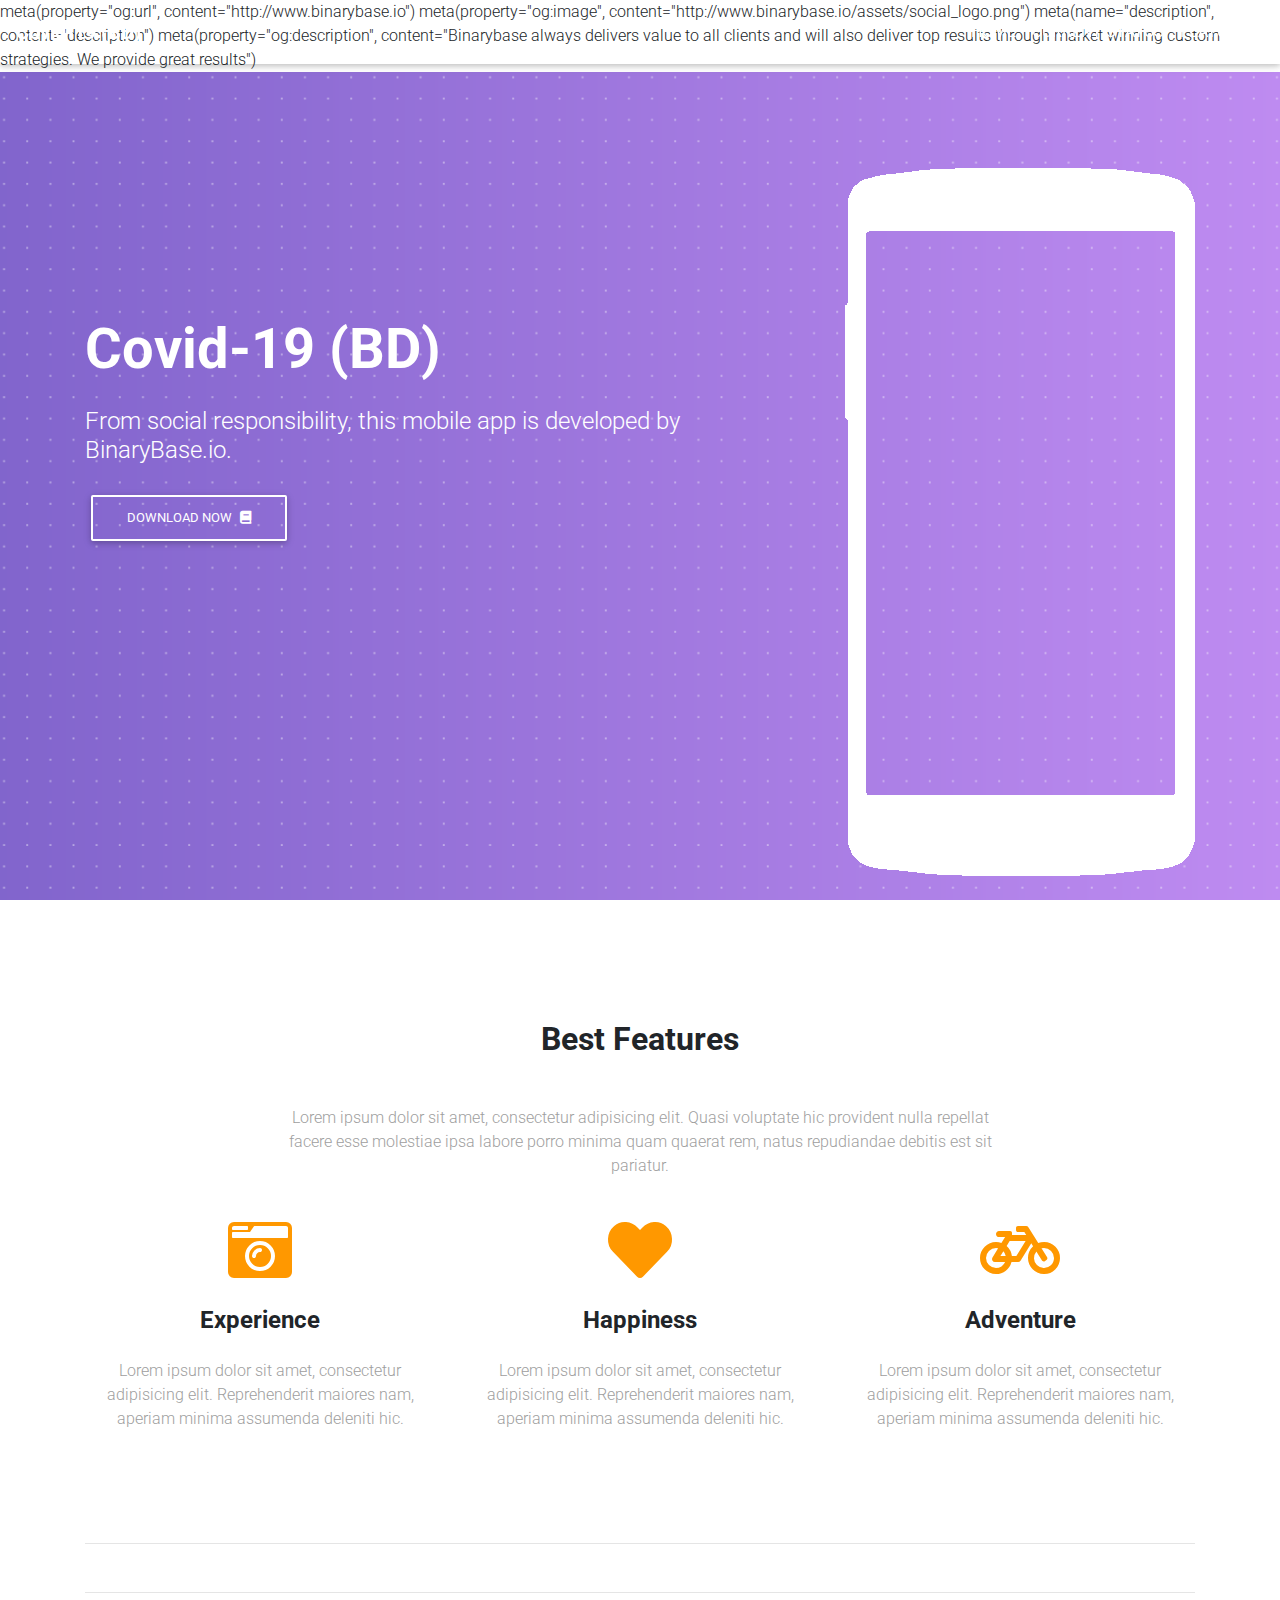
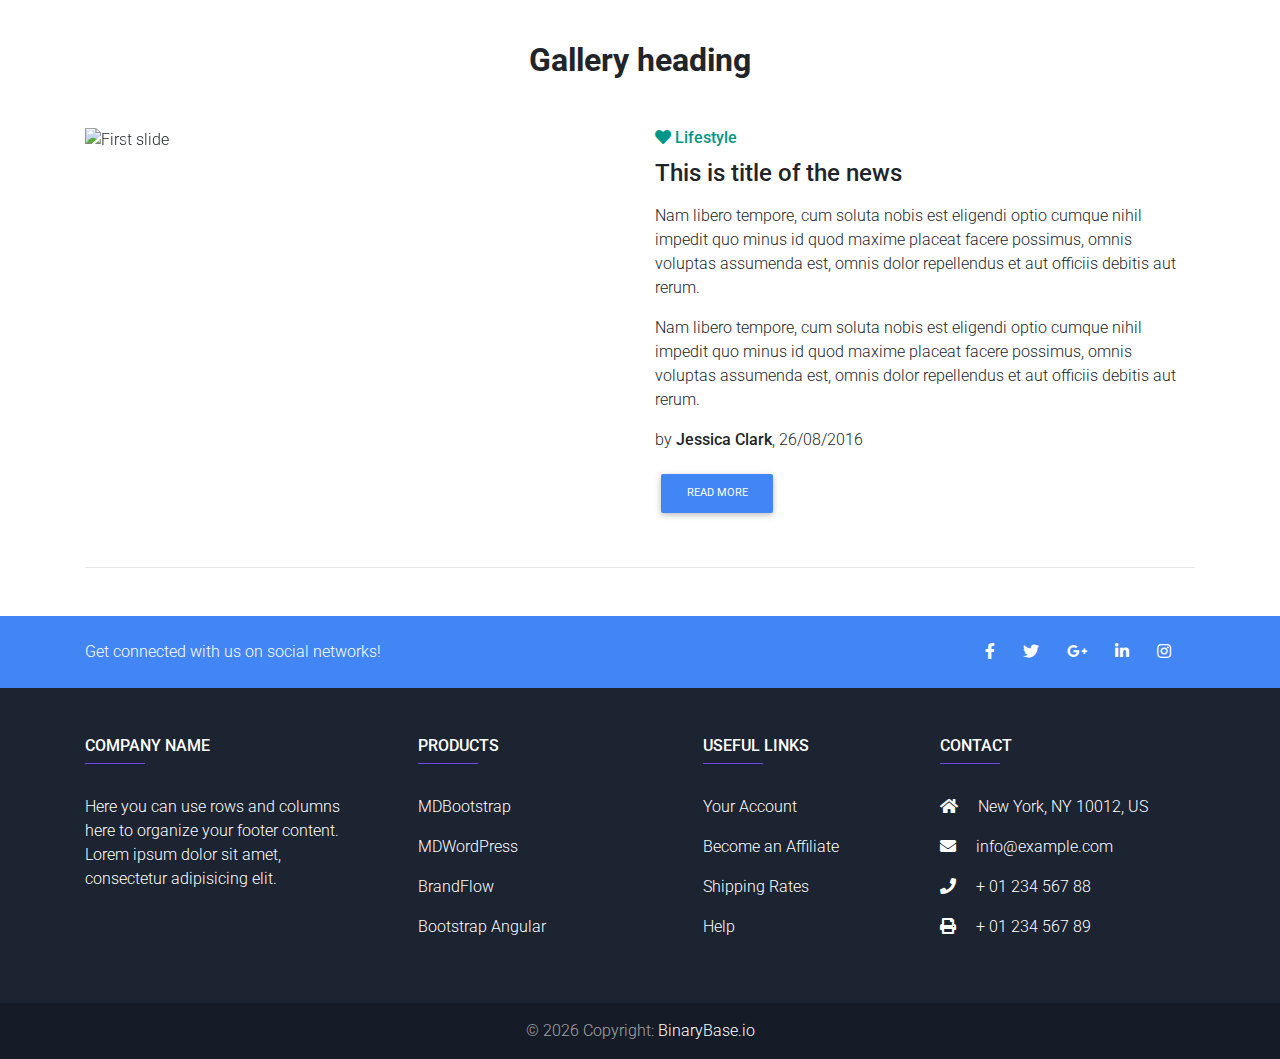
==== commit 53e4bb2c: "Made some changes" ====
--- a/index.html
+++ b/index.html
@@ -2,9 +2,29 @@
 <html lang="en">
 
 <head>
-    <meta charset="UTF-8">
-    <meta name="viewport" content="width=device-width, initial-scale=1, shrink-to-fit=no">
-    <meta http-equiv="x-ua-compatible" content="ie=edge">
+    <meta http-equiv="cache-control" content="no-cache" />
+    <link rel="profile" href="https://gmpg.org/xfn/11" />
+    <meta charset="utf-8" />
+    <meta http-equiv="X-UA-Compatible" content="IE=edge" />
+    <!--  Essential META Tags -->
+    <meta property="og:title" content="BinaryBase.io | Powered by Intellect, Driven by Values" />
+    <meta property="og:type" content="website" />
+    <meta name="twitter:card" content="Powered by Intellect, Driven by Values" />
+    <meta name="twitter:title" content="BinaryBase.io | Powered by Intellect, Driven by Values" />
+    <meta name="twitter:domain" content="BinaryBase.io" />
+    <!--  Non-Essential, But Recommended -->
+    <meta property="og:site_name" content="BinaryBase.io | Powered by Intellect, Driven by Values" />
+    <meta name="twitter:image:alt" content="BinaryBase.io" />
+    <!--  Non-Essential, But Required for Analytics -->
+    <meta property="fb:app_id" content="2171119279848445" />
+    <meta name="twitter:site" content="@binarybase_io" />
+    <meta property="article:publisher" content="https://www.facebook.com/binarybase.io" />
+    
+    meta(property="og:url", content="http://www.binarybase.io")
+    meta(property="og:image", content="http://www.binarybase.io/assets/social_logo.png")
+    meta(name="description", content="description")
+    meta(property="og:description", content="Binarybase always delivers value to all clients and will also deliver top results through market winning custom strategies. We provide great results")
+    <meta name="viewport" content="width=device-width, initial-scale=1">
     <title>Codiv-19 (BD) Application</title>
     <!-- Font Awesome -->
     <link rel="stylesheet" href="https://use.fontawesome.com/releases/v5.11.2/css/all.css">
@@ -71,17 +91,20 @@
         <div id="intro" class="view">
             <div class="mask">
                 <div class="container d-flex align-items-center h-100">
-                    <div class="row d-flex">
-                        <div class="col-md-6">
-                            <!-- Heading -->
-                            <h2 class="display-4 font-weight-bold white-text pt-5 mb-2">Covid-19 (BD)</h2>
-                            <!-- Description -->
-                            <h4 class="white-text my-4">From social responsibility, this mobile app is developed by <a class="white-text" href="http://binarybase.io/">BinaryBase.io</a>.</h4>
-                            <button type="button" class="btn btn-outline-white">Download Now<i class="fas fa-book ml-2"></i></button>
+                    <div class="row">
+                        <div class="col-md-7 col-lg-7 col-sm-12 col-xs-12">
+                            <div class="banner-content">
+      <!-- Heading -->
+      <h2 class="display-4 font-weight-bold white-text pt-5 mb-2">Covid-19 (BD)</h2>
+      <!-- Description -->
+      <h4 class="white-text my-4">From social responsibility, this mobile app is developed by <a class="white-text" href="http://binarybase.io/">BinaryBase.io</a>.</h4>
+      <button type="button" class="btn btn-outline-white">Download Now<i class="fas fa-book ml-2"></i></button>
+                            </div>
+                      
                         </div>
-                        <div class="col-md-6">
-                            <div class="back_img">
-                                <img src="img/Bannerimg.png" alt="" srcset="">
+                        <div class="col-md-5">
+                            <div class="back_img float-right d-none d-sm-none d-md-block">
+                                <img class="img-fluid" src="img/Bannerimg.png" alt="" srcset="">
                             </div>
                         </div>
 
--- a/css/style.css
+++ b/css/style.css
@@ -53,4 +53,6 @@
     text-transform: uppercase;
 }
 
-.back_img {}+.banner-content{margin-top: 100px;}
+.back-img{max-width: 350px;}
+.back-img img{width: 80%;}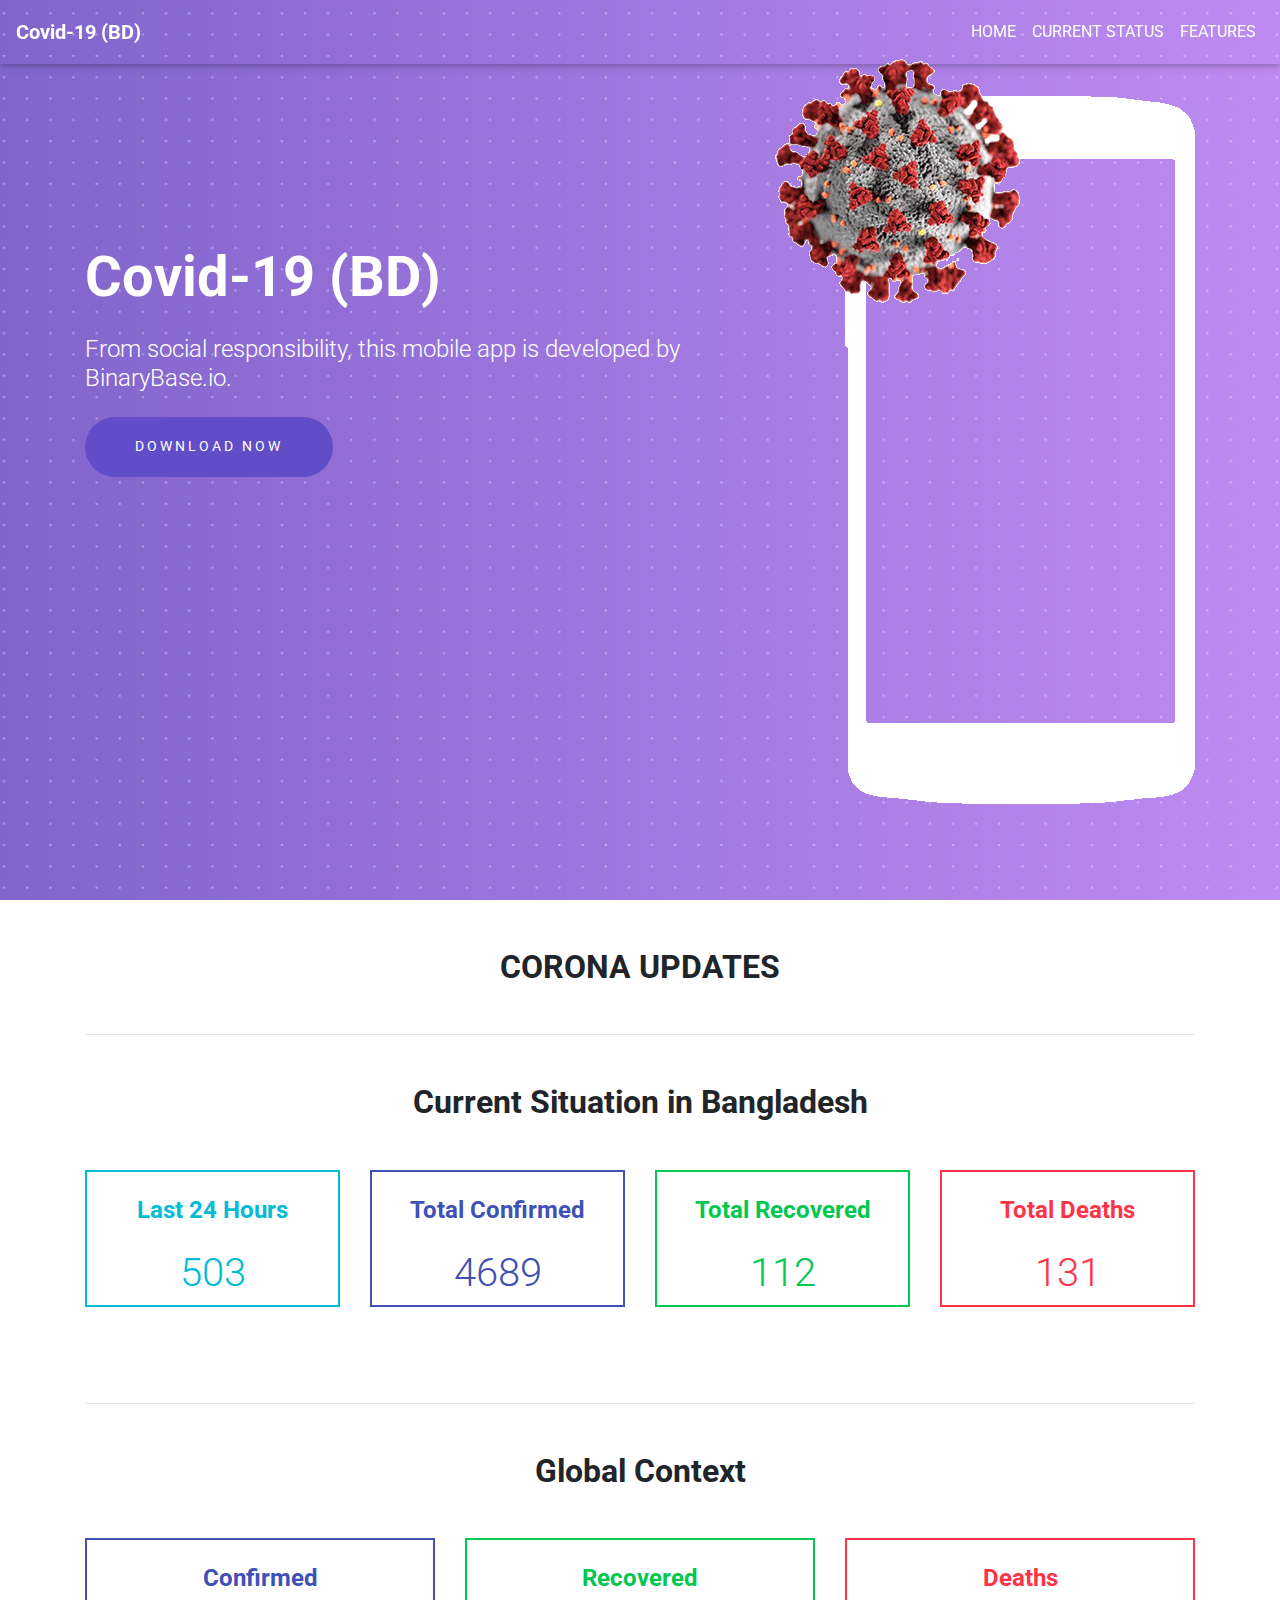
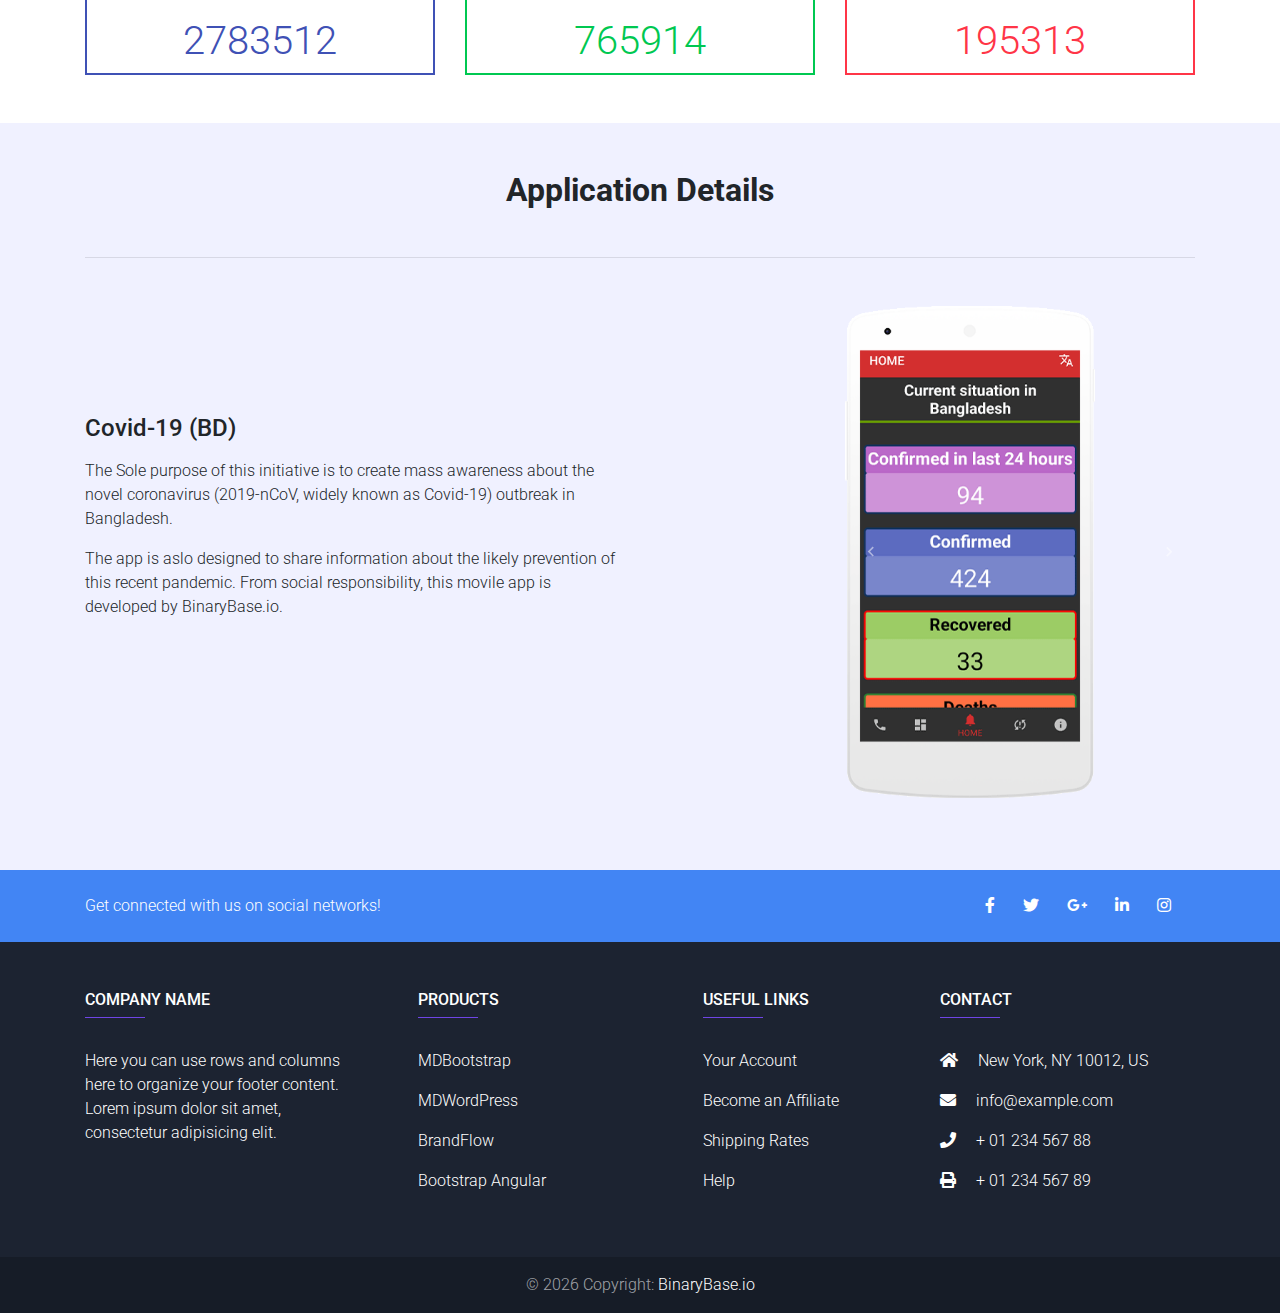
==== commit 9355a140: "Added new sections" ====
--- a/index.html
+++ b/index.html
@@ -20,10 +20,10 @@
     <meta name="twitter:site" content="@binarybase_io" />
     <meta property="article:publisher" content="https://www.facebook.com/binarybase.io" />
     
-    meta(property="og:url", content="http://www.binarybase.io")
-    meta(property="og:image", content="http://www.binarybase.io/assets/social_logo.png")
-    meta(name="description", content="description")
-    meta(property="og:description", content="Binarybase always delivers value to all clients and will also deliver top results through market winning custom strategies. We provide great results")
+    <meta property="og:url", content="http://www.binarybase.io" />
+    <meta property="og:image", content="http://www.binarybase.io/assets/social_logo.png" />
+    <meta name="description", content="description" />
+    <meta property="og:description", content="Binarybase always delivers value to all clients and will also deliver top results through market winning custom strategies. We provide great results" />
     <meta name="viewport" content="width=device-width, initial-scale=1">
     <title>Codiv-19 (BD) Application</title>
     <!-- Font Awesome -->
@@ -98,13 +98,15 @@
       <h2 class="display-4 font-weight-bold white-text pt-5 mb-2">Covid-19 (BD)</h2>
       <!-- Description -->
       <h4 class="white-text my-4">From social responsibility, this mobile app is developed by <a class="white-text" href="http://binarybase.io/">BinaryBase.io</a>.</h4>
-      <button type="button" class="btn btn-outline-white">Download Now<i class="fas fa-book ml-2"></i></button>
+      <button type="button" class="downlaod-btn"onclick="window.location.href = 'https://www.brosolved.com/apk/covid_bd.apk';"> Download Now</button>
                             </div>
                       
                         </div>
                         <div class="col-md-5">
-                            <div class="back_img float-right d-none d-sm-none d-md-block">
+                            <div class="back-img float-right d-none d-sm-none d-md-block">
                                 <img class="img-fluid" src="img/Bannerimg.png" alt="" srcset="">
+                                <img class="img-fluid coronaimg rotate" src="img/corona.png" alt="" srcset="">
+
                             </div>
                         </div>
 
@@ -126,146 +128,170 @@
             <section id="best-features" class="text-center">
 
                 <!-- Heading -->
-                <h2 class="mb-5 font-weight-bold">Best Features</h2>
-
-                <!--Grid row-->
-                <div class="row d-flex justify-content-center mb-4">
-
-                    <!--Grid column-->
-                    <div class="col-md-8">
-
-                        <!-- Description -->
-                        <p class="grey-text">Lorem ipsum dolor sit amet, consectetur adipisicing elit. Quasi voluptate hic provident nulla repellat facere esse molestiae ipsa labore porro minima quam quaerat rem, natus repudiandae debitis est sit pariatur.</p>
-
-                    </div>
-                    <!--Grid column-->
-
-                </div>
-                <!--Grid row-->
-
+                <h2 class="mb-5 font-weight-bold">CORONA UPDATES</h2>
+                <hr class="my-5">
+<div class="row">
+    <div class="col-md-12">  <h2 class="mb-5 font-weight-bold">Current Situation in Bangladesh</h2></div>
+</div>
                 <!--Grid row-->
                 <div class="row">
-
-                    <!--Grid column-->
-                    <div class="col-md-4 mb-5">
-                        <i class="fas fa-camera-retro fa-4x orange-text"></i>
-                        <h4 class="my-4 font-weight-bold">Experience</h4>
-                        <p class="grey-text">Lorem ipsum dolor sit amet, consectetur adipisicing elit. Reprehenderit maiores nam, aperiam minima assumenda deleniti hic.</p>
+                  
+                    <!--Grid column-->
+                    <div class="col-md-3 mb-5">
+                        <div class="confirm-case btn-outline-cyan">
+                            <h4 class="my-4 font-weight-bold">Last 24 Hours</h4>
+                           <h1>503</h1>
+                        </div>
                     </div>
                     <!--Grid column-->
-
-                    <!--Grid column-->
-                    <div class="col-md-4 mb-1">
-                        <i class="fas fa-heart fa-4x orange-text"></i>
-                        <h4 class="my-4 font-weight-bold">Happiness</h4>
-                        <p class="grey-text">Lorem ipsum dolor sit amet, consectetur adipisicing elit. Reprehenderit maiores nam, aperiam minima assumenda deleniti hic.</p>
+                    <!--Grid column-->
+                    <div class="col-md-3 mb-5">
+                        <div class="confirm-case btn-outline-indigo">
+                            <h4 class="my-4 font-weight-bold">Total Confirmed</h4>
+                            <h1>4689</h1>
+                        </div> 
                     </div>
                     <!--Grid column-->
-
-                    <!--Grid column-->
-                    <div class="col-md-4 mb-1">
-                        <i class="fas fa-bicycle fa-4x orange-text"></i>
-                        <h4 class="my-4 font-weight-bold">Adventure</h4>
-                        <p class="grey-text">Lorem ipsum dolor sit amet, consectetur adipisicing elit. Reprehenderit maiores nam, aperiam minima assumenda deleniti hic.</p>
-                    </div>
-                    <!--Grid column-->
-
+                    <!--Grid column-->
+                    <div class="col-md-3 mb-5">
+                        <div class="confirm-case btn-outline-success">
+                            <h4 class="my-4 font-weight-bold">Total Recovered</h4>
+                            <h1>112</h1>
+                        </div>
+                     </div>
+                     <!--Grid column-->
+                     <!--Grid column-->
+                    <div class="col-md-3 mb-5">
+                        <div class="confirm-case btn-outline-danger">
+                            <h4 class="my-4 font-weight-bold">Total Deaths</h4>
+                            <h1>131</h1>
+                        </div>              
+                      </div>
+                       <!--Grid column-->
+              
                 </div>
                 <!--Grid row-->
-
+                <hr class="my-5">
+                <div class="row">
+                    <div class="col-md-12">  <h2 class="mb-5 font-weight-bold">Global Context</h2></div>
+                </div>
+                                <!--Grid row-->
+                                <div class="row">
+                                    <!--Grid column-->
+                                    <div class="col-md-4 mb-5">
+                                        <div class="confirm-case btn-outline-indigo">
+                                            <h4 class="my-4 font-weight-bold">Confirmed</h4>
+                                            <h1>2783512</h1>
+                                        </div> 
+                                    </div>
+                                    <!--Grid column-->
+                                    <!--Grid column-->
+                                    <div class="col-md-4 mb-5">
+                                        <div class="confirm-case btn-outline-success">
+                                            <h4 class="my-4 font-weight-bold"> Recovered</h4>
+                                            <h1>765914</h1>
+                                        </div>
+                                     </div>
+                                     <!--Grid column-->
+                                     <!--Grid column-->
+                                    <div class="col-md-4 mb-5">
+                                        <div class="confirm-case btn-outline-danger">
+                                            <h4 class="my-4 font-weight-bold">Deaths</h4>
+                                            <h1>195313</h1>
+                                        </div>              
+                                      </div>
+                                       <!--Grid column-->
+                              
+                                </div>
+                                <!--Grid row-->
+                
             </section>
 
             <!--Section: Best Features-->
-            <hr class="my-5">
-
-            <!--Section: Examples-->
-
-
-            <hr class="my-5">
+        
+        </div>
+    </main>
+    <!--Main layout-->
 
             <!--Section: Gallery-->
             <section id="gallery">
 
-                <!-- Heading -->
-                <h2 class="mb-5 font-weight-bold text-center">Gallery heading</h2>
-
-                <!--Grid row-->
-                <div class="row">
-
-                    <!--Grid column-->
-                    <div class="col-md-6 mb-4">
-
-                        <!--Carousel Wrapper-->
-                        <div id="carousel-example-1z" class="carousel slide carousel-fade" data-ride="carousel">
-                            <!--Indicators-->
-                            <ol class="carousel-indicators">
-                                <li data-target="#carousel-example-1z" data-slide-to="0" class="active"></li>
-                                <li data-target="#carousel-example-1z" data-slide-to="1"></li>
-                                <li data-target="#carousel-example-1z" data-slide-to="2"></li>
-                            </ol>
-                            <!--/.Indicators-->
-                            <!--Slides-->
-                            <div class="carousel-inner" role="listbox">
-                                <!--First slide-->
-                                <div class="carousel-item active">
-                                    <img class="d-block w-100" src="https://mdbootstrap.com/img/Photos/Slides/img%20(130).jpg" alt="First slide">
-                                </div>
-                                <!--/First slide-->
-                                <!--Second slide-->
-                                <div class="carousel-item">
-                                    <img class="d-block w-100" src="https://mdbootstrap.com/img/Photos/Slides/img%20(129).jpg" alt="Second slide">
-                                </div>
-                                <!--/Second slide-->
-                                <!--Third slide-->
-                                <div class="carousel-item">
-                                    <img class="d-block w-100" src="https://mdbootstrap.com/img/Photos/Slides/img%20(70).jpg" alt="Third slide">
-                                </div>
-                                <!--/Third slide-->
-                            </div>
-                            <!--/.Slides-->
-                            <!--Controls-->
-                            <a class="carousel-control-prev" href="#carousel-example-1z" role="button" data-slide="prev">
-                                <span class="carousel-control-prev-icon" aria-hidden="true"></span>
-                                <span class="sr-only">Previous</span>
-                            </a>
-                            <a class="carousel-control-next" href="#carousel-example-1z" role="button" data-slide="next">
-                                <span class="carousel-control-next-icon" aria-hidden="true"></span>
-                                <span class="sr-only">Next</span>
-                            </a>
-                            <!--/.Controls-->
-                        </div>
-                        <!--/.Carousel Wrapper-->
-
-                    </div>
-                    <!--Grid column-->
-
-                    <!--Grid column-->
-                    <div class="col-md-6">
-
-                        <!--Excerpt-->
-                        <a href="" class="teal-text">
-                            <h6 class="pb-1"><i class="fas fa-heart"></i><strong> Lifestyle </strong></h6>
-                        </a>
-                        <h4 class="mb-3"><strong>This is title of the news</strong></h4>
-                        <p>Nam libero tempore, cum soluta nobis est eligendi optio cumque nihil impedit quo minus id quod maxime placeat facere possimus, omnis voluptas assumenda est, omnis dolor repellendus et aut officiis debitis aut rerum.</p>
-
-                        <p>Nam libero tempore, cum soluta nobis est eligendi optio cumque nihil impedit quo minus id quod maxime placeat facere possimus, omnis voluptas assumenda est, omnis dolor repellendus et aut officiis debitis aut rerum.</p>
-                        <p>by <a><strong>Jessica Clark</strong></a>, 26/08/2016</p>
-                        <a class="btn btn-primary btn-md">Read more</a>
-
-                    </div>
-                    <!--Grid column-->
-                </div>
-                <!--Grid row-->
-
+<div class="container pb-5">
+ <!-- Heading -->
+ <h2 class="mb-5 pt-5 font-weight-bold text-center">Application Details</h2>
+ <hr class="my-5">
+ <!--Grid row-->
+ <div class="row mt-5">
+     <!--Grid column-->
+     <div class="col-md-6">
+<div class="app-details">
+    <h4 class="mb-3"><strong>Covid-19 (BD)</strong></h4>
+    <p>The Sole purpose of this initiative is to create mass awareness about the novel coronavirus (2019-nCoV, widely known as Covid-19) outbreak in Bangladesh. </p>
+
+    <p>The app is aslo designed to share information about the likely prevention of this recent pandemic. From social responsibility, this movile app is developed by BinaryBase.io.</p>
+
+</div>
+       
+
+     </div>
+     <!--Grid column-->
+     <div class="col-md-2"></div>
+
+            <!--Grid column-->
+            <div class="col-md-4 mb-4">
+
+             <!--Carousel Wrapper-->
+             <div id="carousel-example-1z" class="carousel slide carousel-fade" data-ride="carousel">
+              
+                 <!--Slides-->
+                 <div class="carousel-inner" role="listbox">
+                     <!--First slide-->
+                     <div class="carousel-item active">
+                         <img class="d-block w-100" src="img/slider-1.png" alt="First slide">
+                     </div>
+                     <!--/First slide-->
+                     <!--Second slide-->
+                     <div class="carousel-item">
+                         <img class="d-block w-100" src="img/slider-2.png" alt="Second slide">
+                     </div>
+                     <!--/Second slide-->
+                     <!--Third slide-->
+                     <div class="carousel-item">
+                         <img class="d-block w-100" src="img/slider-3.png" alt="Second slide">
+                     </div>
+                     <div class="carousel-item">
+                         <img class="d-block w-100" src="img/slider-4.png" alt="Second slide">
+                     </div>
+                     <div class="carousel-item">
+                         <img class="d-block w-100" src="img/slider-5.png" alt="Second slide">
+                     </div>
+                     <!--/Third slide-->
+                 </div>
+                 <!--/.Slides-->
+                 <!--Controls-->
+                 <a class="carousel-control-prev" href="#carousel-example-1z" role="button" data-slide="prev">
+                     <span class="carousel-control-prev-icon" aria-hidden="true"></span>
+                     <span class="sr-only">Previous</span>
+                 </a>
+                 <a class="carousel-control-next" href="#carousel-example-1z" role="button" data-slide="next">
+                     <span class="carousel-control-next-icon" aria-hidden="true"></span>
+                     <span class="sr-only">Next</span>
+                 </a>
+                 <!--/.Controls-->
+             </div>
+             <!--/.Carousel Wrapper-->
+
+         </div>
+         <!--Grid column-->
+ </div>
+ <!--Grid row-->
+
+
+</div>
+
+               
             </section>
-            <!--Section: Gallery-->
-            <hr class="my-5">
-
-
-        </div>
-    </main>
-    <!--Main layout-->
+          
 
 
 
--- a/css/style.css
+++ b/css/style.css
@@ -54,5 +54,41 @@
 }
 
 .banner-content{margin-top: 100px;}
-.back-img{max-width: 350px;}
-.back-img img{width: 80%;}+.back-img{max-width: 350px; position: relative;}
+
+.coronaimg {
+    clear: both;
+    position: absolute !important;
+    top: 0;
+    margin-top: 60%;
+    margin-left: 15%;
+    transform: translate(-50%,-100%);
+}
+.rotate{
+    animation: rotate 15s linear infinite; 
+  }
+  @keyframes rotate{
+      from{transform: rotate(0deg);}
+    to{ transform: rotate(360deg); }
+  }
+  
+.downlaod-btn{
+    background: #614dc7 none repeat scroll 0 0;
+    border: 0;
+    border-radius: 50px;
+    font-size: 14px;
+    height: 60px;
+    letter-spacing: 3px;
+    padding: 12px 50px;
+    right: 10px;
+    text-transform: uppercase;
+    top: 10px;
+    transition: all .3s ease 0s; color: #ffffff;
+}
+.downlaod-btn:hover{    background: #fff none repeat scroll 0 0;
+    color: #614dc7;}
+
+.confirm-case{color: black;}
+.carousel-item{max-width: 250px;}
+#gallery{background: #f0f1ff;}
+.app-details{margin-top: 20%;}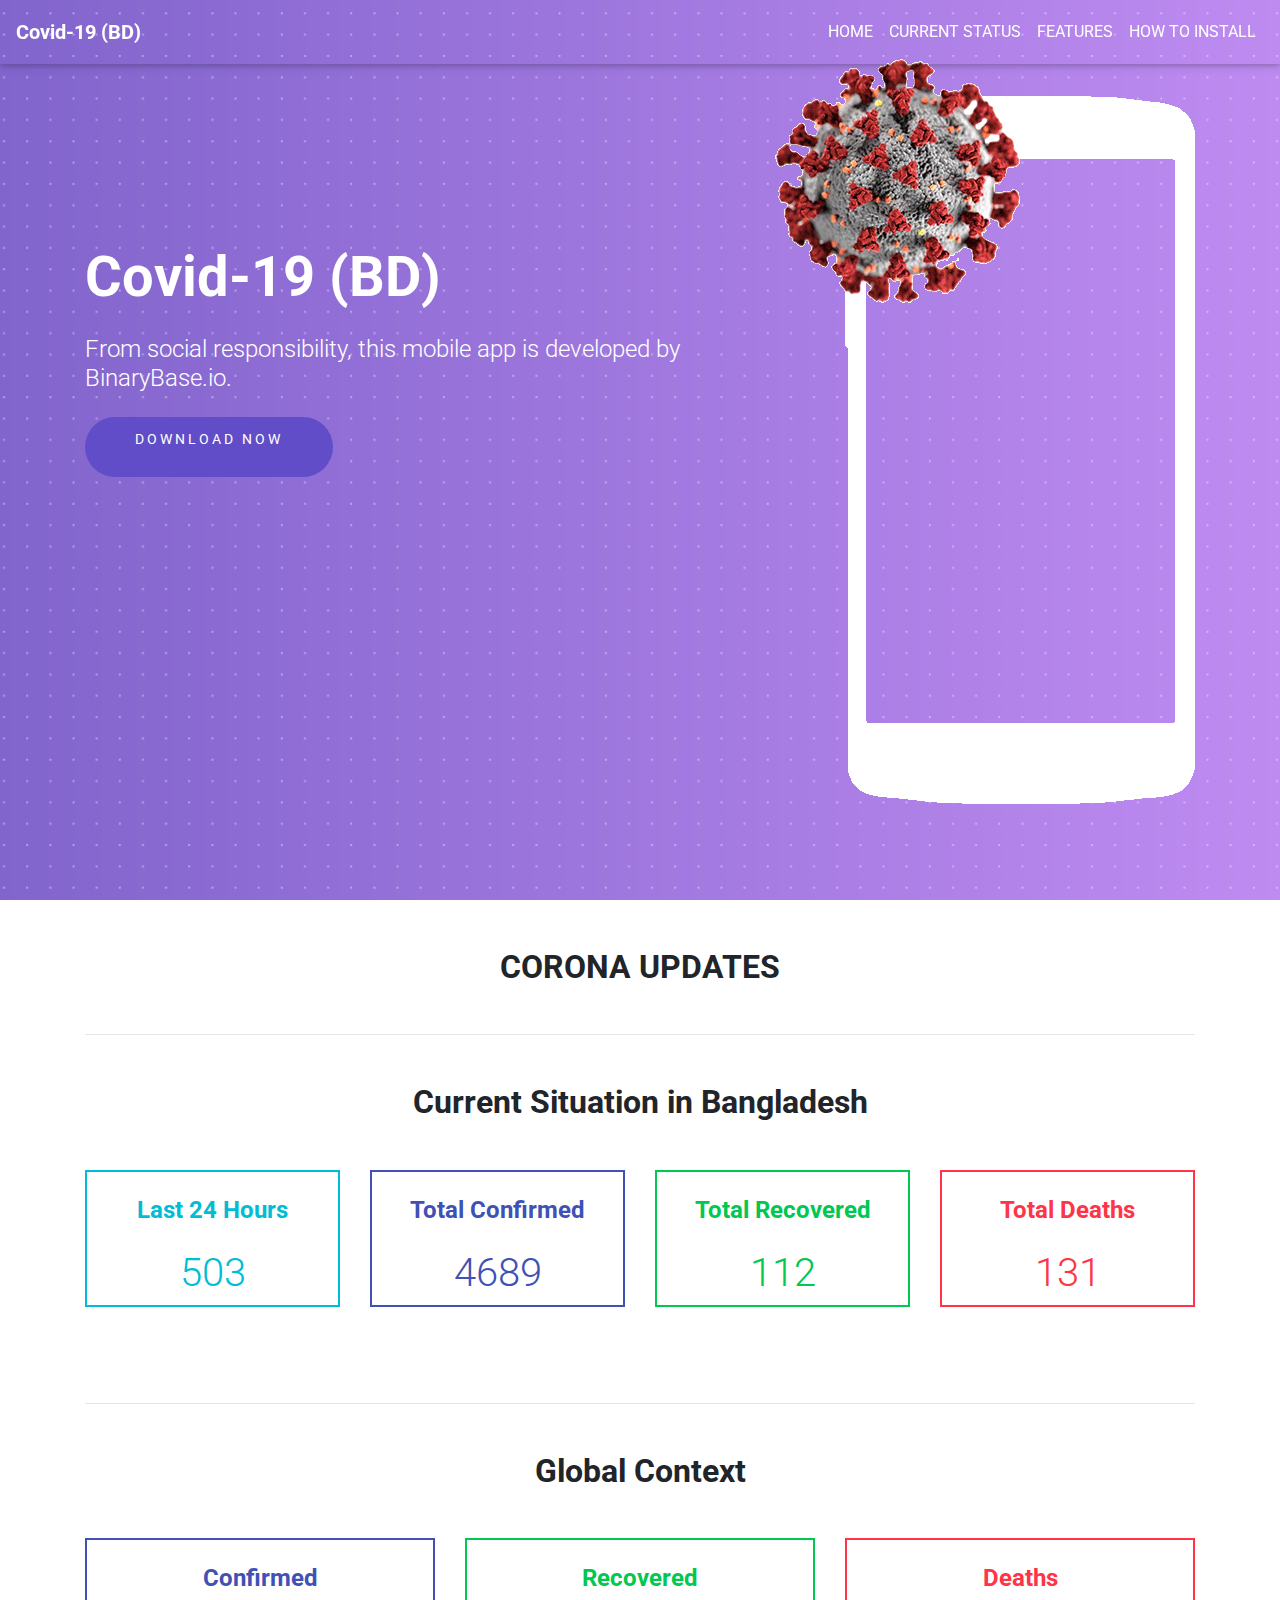
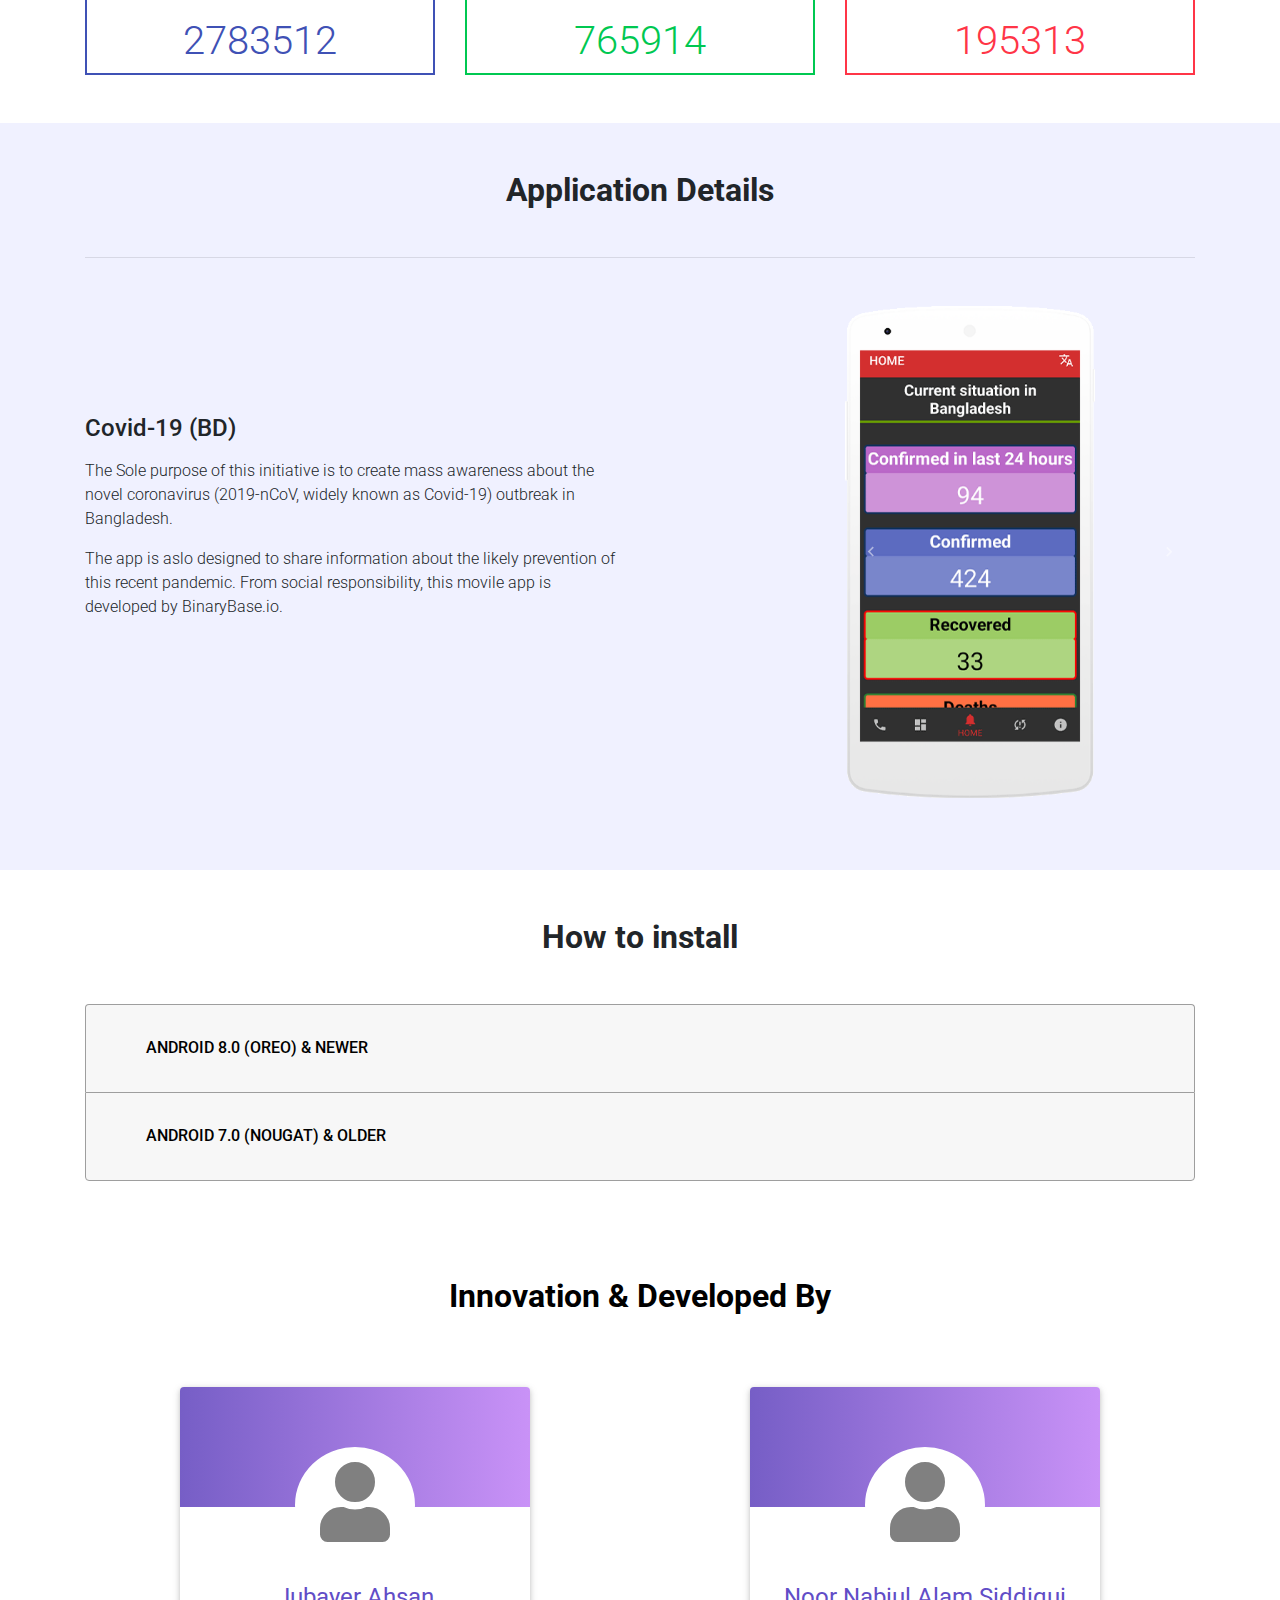
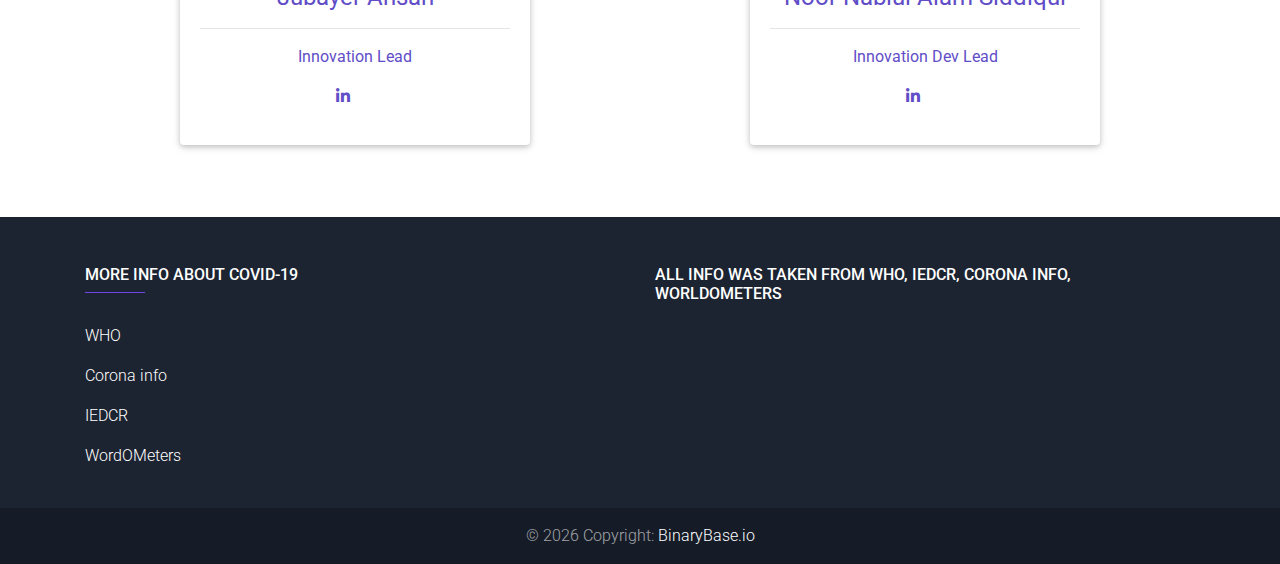
==== commit 7e78abe6: "added section" ====
--- a/index.html
+++ b/index.html
@@ -19,11 +19,11 @@
     <meta property="fb:app_id" content="2171119279848445" />
     <meta name="twitter:site" content="@binarybase_io" />
     <meta property="article:publisher" content="https://www.facebook.com/binarybase.io" />
-    
-    <meta property="og:url", content="http://www.binarybase.io" />
-    <meta property="og:image", content="http://www.binarybase.io/assets/social_logo.png" />
-    <meta name="description", content="description" />
-    <meta property="og:description", content="Binarybase always delivers value to all clients and will also deliver top results through market winning custom strategies. We provide great results" />
+
+    <meta property="og:url" , content="http://www.binarybase.io" />
+    <meta property="og:image" , content="http://www.binarybase.io/assets/social_logo.png" />
+    <meta name="description" , content="description" />
+    <meta property="og:description" , content="Binarybase always delivers value to all clients and will also deliver top results through market winning custom strategies. We provide great results" />
     <meta name="viewport" content="width=device-width, initial-scale=1">
     <title>Codiv-19 (BD) Application</title>
     <!-- Font Awesome -->
@@ -73,6 +73,9 @@
                                 <li class="nav-item">
                                     <a class="nav-link" href="#gallery">Features</a>
                                 </li>
+                                <li class="nav-item">
+                                    <a class="nav-link" href="#how-to-install">How to Install</a>
+                                </li>
 
                             </ul>
                             <!-- Links -->
@@ -93,18 +96,18 @@
                 <div class="container d-flex align-items-center h-100">
                     <div class="row">
                         <div class="col-md-7 col-lg-7 col-sm-12 col-xs-12">
-                            <div class="banner-content">
-      <!-- Heading -->
-      <h2 class="display-4 font-weight-bold white-text pt-5 mb-2">Covid-19 (BD)</h2>
-      <!-- Description -->
-      <h4 class="white-text my-4">From social responsibility, this mobile app is developed by <a class="white-text" href="http://binarybase.io/">BinaryBase.io</a>.</h4>
-      <button type="button" class="downlaod-btn"onclick="window.location.href = 'https://www.brosolved.com/apk/covid_bd.apk';"> Download Now</button>
-                            </div>
-                      
+                            <div class="banner-content pb-5">
+                                <!-- Heading -->
+                                <h2 class="display-4 font-weight-bold white-text pt-5 mb-2">Covid-19 (BD)</h2>
+                                <!-- Description -->
+                                <h4 class="white-text my-4">From social responsibility, this mobile app is developed by <a class="white-text" href="http://binarybase.io/">BinaryBase.io</a>.</h4>
+                                <button type="button" class="downlaod-btn pb-5" onclick="window.location.href = 'https://www.brosolved.com/apk/covid_bd.apk';"> Download Now</button>
+                            </div>
+
                         </div>
                         <div class="col-md-5">
                             <div class="back-img float-right d-none d-sm-none d-md-block">
-                                <img class="img-fluid" src="img/Bannerimg.png" alt="" srcset="">
+                                <img class="img-fluid phnimg" src="img/Bannerimg.png" alt="" srcset="">
                                 <img class="img-fluid coronaimg rotate" src="img/corona.png" alt="" srcset="">
 
                             </div>
@@ -130,17 +133,19 @@
                 <!-- Heading -->
                 <h2 class="mb-5 font-weight-bold">CORONA UPDATES</h2>
                 <hr class="my-5">
-<div class="row">
-    <div class="col-md-12">  <h2 class="mb-5 font-weight-bold">Current Situation in Bangladesh</h2></div>
-</div>
+                <div class="row">
+                    <div class="col-md-12">
+                        <h2 class="mb-5 font-weight-bold">Current Situation in Bangladesh</h2>
+                    </div>
+                </div>
                 <!--Grid row-->
                 <div class="row">
-                  
+
                     <!--Grid column-->
                     <div class="col-md-3 mb-5">
                         <div class="confirm-case btn-outline-cyan">
                             <h4 class="my-4 font-weight-bold">Last 24 Hours</h4>
-                           <h1>503</h1>
+                            <h1>503</h1>
                         </div>
                     </div>
                     <!--Grid column-->
@@ -149,7 +154,7 @@
                         <div class="confirm-case btn-outline-indigo">
                             <h4 class="my-4 font-weight-bold">Total Confirmed</h4>
                             <h1>4689</h1>
-                        </div> 
+                        </div>
                     </div>
                     <!--Grid column-->
                     <!--Grid column-->
@@ -158,140 +163,229 @@
                             <h4 class="my-4 font-weight-bold">Total Recovered</h4>
                             <h1>112</h1>
                         </div>
-                     </div>
-                     <!--Grid column-->
-                     <!--Grid column-->
+                    </div>
+                    <!--Grid column-->
+                    <!--Grid column-->
                     <div class="col-md-3 mb-5">
                         <div class="confirm-case btn-outline-danger">
                             <h4 class="my-4 font-weight-bold">Total Deaths</h4>
                             <h1>131</h1>
-                        </div>              
-                      </div>
-                       <!--Grid column-->
-              
+                        </div>
+                    </div>
+                    <!--Grid column-->
+
                 </div>
                 <!--Grid row-->
                 <hr class="my-5">
                 <div class="row">
-                    <div class="col-md-12">  <h2 class="mb-5 font-weight-bold">Global Context</h2></div>
-                </div>
-                                <!--Grid row-->
-                                <div class="row">
-                                    <!--Grid column-->
-                                    <div class="col-md-4 mb-5">
-                                        <div class="confirm-case btn-outline-indigo">
-                                            <h4 class="my-4 font-weight-bold">Confirmed</h4>
-                                            <h1>2783512</h1>
-                                        </div> 
-                                    </div>
-                                    <!--Grid column-->
-                                    <!--Grid column-->
-                                    <div class="col-md-4 mb-5">
-                                        <div class="confirm-case btn-outline-success">
-                                            <h4 class="my-4 font-weight-bold"> Recovered</h4>
-                                            <h1>765914</h1>
-                                        </div>
-                                     </div>
-                                     <!--Grid column-->
-                                     <!--Grid column-->
-                                    <div class="col-md-4 mb-5">
-                                        <div class="confirm-case btn-outline-danger">
-                                            <h4 class="my-4 font-weight-bold">Deaths</h4>
-                                            <h1>195313</h1>
-                                        </div>              
-                                      </div>
-                                       <!--Grid column-->
-                              
-                                </div>
-                                <!--Grid row-->
-                
+                    <div class="col-md-12">
+                        <h2 class="mb-5 font-weight-bold">Global Context</h2>
+                    </div>
+                </div>
+                <!--Grid row-->
+                <div class="row">
+                    <!--Grid column-->
+                    <div class="col-md-4 mb-5">
+                        <div class="confirm-case btn-outline-indigo">
+                            <h4 class="my-4 font-weight-bold">Confirmed</h4>
+                            <h1>2783512</h1>
+                        </div>
+                    </div>
+                    <!--Grid column-->
+                    <!--Grid column-->
+                    <div class="col-md-4 mb-5">
+                        <div class="confirm-case btn-outline-success">
+                            <h4 class="my-4 font-weight-bold"> Recovered</h4>
+                            <h1>765914</h1>
+                        </div>
+                    </div>
+                    <!--Grid column-->
+                    <!--Grid column-->
+                    <div class="col-md-4 mb-5">
+                        <div class="confirm-case btn-outline-danger">
+                            <h4 class="my-4 font-weight-bold">Deaths</h4>
+                            <h1>195313</h1>
+                        </div>
+                    </div>
+                    <!--Grid column-->
+
+                </div>
+                <!--Grid row-->
+
             </section>
 
             <!--Section: Best Features-->
-        
+
         </div>
     </main>
     <!--Main layout-->
 
-            <!--Section: Gallery-->
-            <section id="gallery">
-
-<div class="container pb-5">
- <!-- Heading -->
- <h2 class="mb-5 pt-5 font-weight-bold text-center">Application Details</h2>
- <hr class="my-5">
- <!--Grid row-->
- <div class="row mt-5">
-     <!--Grid column-->
-     <div class="col-md-6">
-<div class="app-details">
-    <h4 class="mb-3"><strong>Covid-19 (BD)</strong></h4>
-    <p>The Sole purpose of this initiative is to create mass awareness about the novel coronavirus (2019-nCoV, widely known as Covid-19) outbreak in Bangladesh. </p>
-
-    <p>The app is aslo designed to share information about the likely prevention of this recent pandemic. From social responsibility, this movile app is developed by BinaryBase.io.</p>
-
-</div>
-       
-
-     </div>
-     <!--Grid column-->
-     <div class="col-md-2"></div>
-
-            <!--Grid column-->
-            <div class="col-md-4 mb-4">
-
-             <!--Carousel Wrapper-->
-             <div id="carousel-example-1z" class="carousel slide carousel-fade" data-ride="carousel">
-              
-                 <!--Slides-->
-                 <div class="carousel-inner" role="listbox">
-                     <!--First slide-->
-                     <div class="carousel-item active">
-                         <img class="d-block w-100" src="img/slider-1.png" alt="First slide">
-                     </div>
-                     <!--/First slide-->
-                     <!--Second slide-->
-                     <div class="carousel-item">
-                         <img class="d-block w-100" src="img/slider-2.png" alt="Second slide">
-                     </div>
-                     <!--/Second slide-->
-                     <!--Third slide-->
-                     <div class="carousel-item">
-                         <img class="d-block w-100" src="img/slider-3.png" alt="Second slide">
-                     </div>
-                     <div class="carousel-item">
-                         <img class="d-block w-100" src="img/slider-4.png" alt="Second slide">
-                     </div>
-                     <div class="carousel-item">
-                         <img class="d-block w-100" src="img/slider-5.png" alt="Second slide">
-                     </div>
-                     <!--/Third slide-->
-                 </div>
-                 <!--/.Slides-->
-                 <!--Controls-->
-                 <a class="carousel-control-prev" href="#carousel-example-1z" role="button" data-slide="prev">
-                     <span class="carousel-control-prev-icon" aria-hidden="true"></span>
-                     <span class="sr-only">Previous</span>
-                 </a>
-                 <a class="carousel-control-next" href="#carousel-example-1z" role="button" data-slide="next">
-                     <span class="carousel-control-next-icon" aria-hidden="true"></span>
-                     <span class="sr-only">Next</span>
-                 </a>
-                 <!--/.Controls-->
-             </div>
-             <!--/.Carousel Wrapper-->
-
-         </div>
-         <!--Grid column-->
- </div>
- <!--Grid row-->
-
-
-</div>
-
-               
-            </section>
-          
+    <!--Section: Gallery-->
+    <section id="gallery">
+
+        <div class="container pb-5">
+            <!-- Heading -->
+            <h2 class="mb-5 pt-5 font-weight-bold text-center">Application Details</h2>
+            <hr class="my-5">
+            <!--Grid row-->
+            <div class="row mt-5">
+                <!--Grid column-->
+                <div class="col-md-6">
+                    <div class="app-details">
+                        <h4 class="mb-3"><strong>Covid-19 (BD)</strong></h4>
+                        <p>The Sole purpose of this initiative is to create mass awareness about the novel coronavirus (2019-nCoV, widely known as Covid-19) outbreak in Bangladesh. </p>
+
+                        <p>The app is aslo designed to share information about the likely prevention of this recent pandemic. From social responsibility, this movile app is developed by BinaryBase.io.</p>
+
+                    </div>
+
+
+                </div>
+                <!--Grid column-->
+                <div class="col-md-2"></div>
+
+                <!--Grid column-->
+                <div class="col-md-4 mb-4">
+
+                    <!--Carousel Wrapper-->
+                    <div id="carousel-example-1z" class="carousel slide carousel-fade" data-ride="carousel">
+
+                        <!--Slides-->
+                        <div class="carousel-inner" role="listbox">
+                            <!--First slide-->
+                            <div class="carousel-item active">
+                                <img class="d-block w-100" src="img/slider-1.png" alt="First slide">
+                            </div>
+                            <!--/First slide-->
+                            <!--Second slide-->
+                            <div class="carousel-item">
+                                <img class="d-block w-100" src="img/slider-2.png" alt="Second slide">
+                            </div>
+                            <!--/Second slide-->
+                            <!--Third slide-->
+                            <div class="carousel-item">
+                                <img class="d-block w-100" src="img/slider-3.png" alt="Second slide">
+                            </div>
+                            <div class="carousel-item">
+                                <img class="d-block w-100" src="img/slider-4.png" alt="Second slide">
+                            </div>
+                            <div class="carousel-item">
+                                <img class="d-block w-100" src="img/slider-5.png" alt="Second slide">
+                            </div>
+                            <!--/Third slide-->
+                        </div>
+                        <!--/.Slides-->
+                        <!--Controls-->
+                        <a class="carousel-control-prev" href="#carousel-example-1z" role="button" data-slide="prev">
+                            <span class="carousel-control-prev-icon" aria-hidden="true"></span>
+                            <span class="sr-only">Previous</span>
+                        </a>
+                        <a class="carousel-control-next" href="#carousel-example-1z" role="button" data-slide="next">
+                            <span class="carousel-control-next-icon" aria-hidden="true"></span>
+                            <span class="sr-only">Next</span>
+                        </a>
+                        <!--/.Controls-->
+                    </div>
+                    <!--/.Carousel Wrapper-->
+
+                </div>
+                <!--Grid column-->
+            </div>
+            <!--Grid row-->
+
+
+        </div>
+    </section>
+    <section id="how-to-install">
+        <div class="container">
+            <div class="row">
+                <div class="col-md-12">
+                    <div class="row">
+                        <div class="col-md-12">
+                            <h2 class="mb-5 pt-5 font-weight-bold text-center">How to install </h2>
+                        </div>
+                    </div>
+
+                    <div class="accordion mb-5" id="accordionExample275">
+                        <div class="card z-depth-0 bordered">
+                            <div class="card-header" id="headingOne2">
+                                <h5 class="mb-0">
+                                    <button class="btn btn-link install-tag" type="button" data-toggle="collapse" data-target="#collapseOne2" aria-expanded="true" aria-controls="collapseOne2">
+                        Android 8.0 (Oreo) &amp; Newer
+                      </button>
+                                </h5>
+                            </div>
+                            <div id="collapseOne2" class="collapse" aria-labelledby="headingOne2" data-parent="#accordionExample275">
+                                <div class="card-body">
+                                    <ol>
+                                        <li>
+                                            To set these permissions, go to “Settings -> Apps & notifications -> Advanced -> Special app access -> Install unknown apps”. <br>
+                                            <img class="mx-auto my-4 img-fluid" src="img/android/oreo1.png" alt="">
+
+                                        </li>
+                                        <li>
+                                            Here, select the app (usually your internet browser) that you want to grant permission to install from unknown sources. Then once you’ve tapped it, tap “Allow from this source” to enable unknown sources for that specific app.<br>
+                                            <img class="mx-auto my-4 img-fluid" src="img/android/oreo2.png" alt="">
+
+                                        </li>
+
+                                    </ol>
+                                </div>
+                            </div>
+                        </div>
+                        <div class="card z-depth-0 bordered">
+                            <div class="card-header" id="headingTwo2">
+                                <h5 class="mb-0">
+                                    <button class="btn btn-link install-tag collapsed" type="button" data-toggle="collapse" data-target="#collapseTwo2" aria-expanded="false" aria-controls="collapseTwo2">
+                        Android 7.0 (Nougat) &amp; Older
+                      </button>
+                                </h5>
+                            </div>
+                            <div id="collapseTwo2" class="collapse" aria-labelledby="headingTwo2" data-parent="#accordionExample275">
+                                <div class="card-body">
+                                    <ol>
+                                        <li>
+                                            Open the App Drawer on your Android device, and tap on the “Settings” icon. It will open the settings panel where you can change all the settings related to your device. <br>
+                                            <img class="mx-auto my-4 img-fluid" src="img/android/nou1.png" alt="">
+                                            <br> Also, you can pull down the notification bar twice, and then tap on the gear icon to open the Settings menu.
+
+                                        </li>
+                                        <li>
+                                            When the Settings menu opens, scroll all the way down until you see an option saying “Security & fingerprint.” On the devices that do not have the fingerprint feature, you will only see the “Security” option. Tap on that option, and it will open the security
+                                            settings menu for your device.<br>
+                                            <img class="mx-auto my-4 img-fluid" src="img/android/nou2.png" alt="">
+
+                                        </li>
+                                        <li>
+                                            When the Security Settings menu launches, scroll down and you will see an option that says “Unknown sources.” This option is what controls whether apps from outside the Play Store should be allowed to install on your device. By default, the option is
+                                            disabled.
+                                            <br><br> Turn the toggle next to the option to the ON position, and the feature will be enabled on your device.
+                                            <br>
+                                            <img class="mx-auto my-4 img-fluid" src="img/android/nou3.png" alt="">
+
+                                        </li>
+                                        <li>
+                                            You will get the following prompt before the feature can be enabled on your device. It mentions the risks involved with installing apps from unknown sources. Tap on “OK” to enable the feature.<br>
+                                            <img class="mx-auto my-4 img-fluid" src="img/android/nou4.png" alt="">
+
+                                        </li>
+                                        <li>
+                                            The feature should now be enabled on your device, and you may now exit out of the settings menu.
+                                        </li>
+                                        <li>
+                                            Now, tap on any APK file downloaded from anywhere on your device, and you should see that it installs without any issues. As long as the feature for unknown sources is enabled on your device, you will be able to install APKs without any issues on the
+                                            device.
+                                        </li>
+                                    </ol>
+                                </div>
+                            </div>
+                        </div>
+                    </div>
+                </div>
+            </div>
+        </div>
+    </section>
+
 
 
 
@@ -299,40 +393,76 @@
     <footer class="page-footer unique-color-dark">
 
         <!-- Social buttons -->
-        <div class="primary-color">
+        <div class="white">
             <div class="container">
+                <div class="row">
+                    <div class="col-md-12">
+                        <h2 class="mb-5 pt-5 text-black font-weight-bold text-center">Innovation & Developed By </h2>
+                    </div>
+                </div>
                 <!--Grid row-->
                 <div class="row py-4 d-flex align-items-center">
-
-                    <!--Grid column-->
-                    <div class="col-md-6 col-lg-5 text-center text-md-left mb-4 mb-md-0">
-                        <h6 class="mb-0 white-text">Get connected with us on social networks!</h6>
-                    </div>
-                    <!--Grid column-->
-
-                    <!--Grid column-->
-                    <div class="col-md-6 col-lg-7 text-center text-md-right">
-                        <!--Facebook-->
-                        <a class="fb-ic ml-0">
-                            <i class="fab fa-facebook-f white-text mr-4"> </i>
-                        </a>
-                        <!--Twitter-->
-                        <a class="tw-ic">
-                            <i class="fab fa-twitter white-text mr-4"> </i>
-                        </a>
-                        <!--Google +-->
-                        <a class="gplus-ic">
-                            <i class="fab fa-google-plus-g white-text mr-4"> </i>
-                        </a>
-                        <!--Linkedin-->
-                        <a class="li-ic">
-                            <i class="fab fa-linkedin-in white-text mr-4"> </i>
-                        </a>
-                        <!--Instagram-->
-                        <a class="ins-ic">
-                            <i class="fab fa-instagram white-text mr-lg-4"> </i>
-                        </a>
-                    </div>
+                    <div class="col-md-1"></div>
+                    <div class="col-md-4">
+                        <!-- Card -->
+                        <div class="card testimonial-card mb-5">
+
+                            <!-- Background color -->
+                            <div class="card-up indigo lighten-1"></div>
+
+                            <!-- Avatar -->
+                            <div class="avatar mx-auto white">
+                                <p><i class="fa fa-user fa-5x" aria-hidden="true"></i></p>
+                            </div>
+
+                            <!-- Content -->
+                            <div class="card-body gra-color">
+                                <!-- Name -->
+                                <h4 class="card-title">Jubayer Ahsan</h4>
+                                <hr>
+                                <!-- Quotation -->
+                                <p> Innovation Lead </p>
+                                <p>
+                                    <a class="gra-color" href="https://www.linkedin.com/in/jubayerahsan/" target="_blank">
+                                        <i class="fab fa-linkedin-in mr-4"> </i>
+                                    </a>
+                                </p>
+                            </div>
+
+                        </div>
+                        <!-- Card -->
+                    </div>
+                    <div class="col-md-2"></div>
+                    <div class="col-md-4">
+                        <!-- Card -->
+                        <div class="card testimonial-card mb-5">
+
+                            <!-- Background color -->
+                            <div class="card-up indigo lighten-1"></div>
+
+                            <!-- Avatar -->
+                            <div class="avatar mx-auto white">
+                                <p><i class="fa fa-user fa-5x" aria-hidden="true"></i></p>
+                            </div>
+
+                            <!-- Content -->
+                            <div class="card-body gra-color">
+                                <!-- Name -->
+                                <h4 class="card-title">Noor Nabiul Alam Siddiqui</h4>
+                                <hr>
+                                <!-- Quotation -->
+                                <p> Innovation Dev Lead </p>
+                                <p>
+                                    <a class="gra-color" href="https://www.linkedin.com/in/sazalns/" target="_blank">
+                                        <i class="fab fa-linkedin-in mr-4"> </i>
+                                    </a>
+                                </p>
+                            </div>
+
+                        </div>
+                        <!-- Card -->
+                    </div>
+                    <div class="col-md-1"></div>
                     <!--Grid column-->
 
                 </div>
@@ -346,74 +476,37 @@
         <div class="container mt-5 mb-4 text-center text-md-left">
             <div class="row mt-3">
 
-                <!--First column-->
-                <div class="col-md-3 col-lg-4 col-xl-3 mb-4">
+
+
+                <!--Second column-->
+                <div class="col-md-6 col-lg-6 col-xl-6 mx-auto mb-6">
                     <h6 class="text-uppercase font-weight-bold">
-                        <strong>Company name</strong>
-                    </h6>
-                    <hr class="deep-purple accent-2 mb-4 mt-0 d-inline-block mx-auto" style="width: 60px;">
-                    <p>Here you can use rows and columns here to organize your footer content. Lorem ipsum dolor sit amet, consectetur adipisicing elit.</p>
-                </div>
-                <!--/.First column-->
-
-                <!--Second column-->
-                <div class="col-md-2 col-lg-2 col-xl-2 mx-auto mb-4">
-                    <h6 class="text-uppercase font-weight-bold">
-                        <strong>Products</strong>
+                        <strong>More info about covid-19</strong>
                     </h6>
                     <hr class="deep-purple accent-2 mb-4 mt-0 d-inline-block mx-auto" style="width: 60px;">
                     <p>
-                        <a href="#!">MDBootstrap</a>
+                        <a href="https://www.who.int/bangladesh/">WHO</a>
                     </p>
                     <p>
-                        <a href="#!">MDWordPress</a>
+                        <a href="https://corona.gov.bd/">Corona info</a>
                     </p>
                     <p>
-                        <a href="#!">BrandFlow</a>
+                        <a href="https://www.iedcr.gov.bd/">IEDCR  </a>
                     </p>
                     <p>
-                        <a href="#!">Bootstrap Angular</a>
+                        <a href="https://www.worldometers.info/">WordOMeters </a>
                     </p>
                 </div>
                 <!--/.Second column-->
-
-                <!--Third column-->
-                <div class="col-md-3 col-lg-2 col-xl-2 mx-auto mb-4">
+                <!--Second column-->
+                <div class="col-md-6 col-lg-6 col-xl-6 mx-auto mb-6">
                     <h6 class="text-uppercase font-weight-bold">
-                        <strong>Useful links</strong>
+                        <strong>All info was taken from WHO, IEDCR, Corona Info, WorldOMeters</strong>
                     </h6>
-                    <hr class="deep-purple accent-2 mb-4 mt-0 d-inline-block mx-auto" style="width: 60px;">
-                    <p>
-                        <a href="#!">Your Account</a>
-                    </p>
-                    <p>
-                        <a href="#!">Become an Affiliate</a>
-                    </p>
-                    <p>
-                        <a href="#!">Shipping Rates</a>
-                    </p>
-                    <p>
-                        <a href="#!">Help</a>
-                    </p>
-                </div>
-                <!--/.Third column-->
-
-                <!--Fourth column-->
-                <div class="col-md-4 col-lg-3 col-xl-3">
-                    <h6 class="text-uppercase font-weight-bold">
-                        <strong>Contact</strong>
-                    </h6>
-                    <hr class="deep-purple accent-2 mb-4 mt-0 d-inline-block mx-auto" style="width: 60px;">
-                    <p>
-                        <i class="fas fa-home  mr-3"></i> New York, NY 10012, US</p>
-                    <p>
-                        <i class="fas fa-envelope mr-3"></i> info@example.com</p>
-                    <p>
-                        <i class="fas fa-phone mr-3"></i> + 01 234 567 88</p>
-                    <p>
-                        <i class="fas fa-print mr-3"></i> + 01 234 567 89</p>
-                </div>
-                <!--/.Fourth column-->
+
+                </div>
+                <!--/.Second column-->
+
 
             </div>
         </div>
--- a/css/style.css
+++ b/css/style.css
@@ -25,26 +25,6 @@
     filter: progid: DXImageTransform.Microsoft.gradient(startColorstr="#765ec6", endColorstr="#c992f7", GradientType=1);
 }
 
-@media (max-width: 768px) {
-    .navbar:not(.top-nav-collapse) {
-        background: rgb(118, 94, 198);
-        background: -moz-linear-gradient(90deg, rgba(118, 94, 198, 1) 0%, rgba(201, 146, 247, 1) 100%);
-        background: -webkit-linear-gradient(90deg, rgba(118, 94, 198, 1) 0%, rgba(201, 146, 247, 1) 100%);
-        background: linear-gradient(90deg, rgba(118, 94, 198, 1) 0%, rgba(201, 146, 247, 1) 100%);
-        filter: progid: DXImageTransform.Microsoft.gradient(startColorstr="#765ec6", endColorstr="#c992f7", GradientType=1);
-    }
-}
-
-@media (min-width: 800px) and (max-width: 850px) {
-    .navbar:not(.top-nav-collapse) {
-        background: rgb(118, 94, 198);
-        background: -moz-linear-gradient(90deg, rgba(118, 94, 198, 1) 0%, rgba(201, 146, 247, 1) 100%);
-        background: -webkit-linear-gradient(90deg, rgba(118, 94, 198, 1) 0%, rgba(201, 146, 247, 1) 100%);
-        background: linear-gradient(90deg, rgba(118, 94, 198, 1) 0%, rgba(201, 146, 247, 1) 100%);
-        filter: progid: DXImageTransform.Microsoft.gradient(startColorstr="#765ec6", endColorstr="#c992f7", GradientType=1);
-    }
-}
-
 .navbar .nav-item .nav-link {
     display: block;
     font-size: 16px;
@@ -53,8 +33,18 @@
     text-transform: uppercase;
 }
 
-.banner-content{margin-top: 100px;}
-.back-img{max-width: 350px; position: relative;}
+.banner-content {
+    margin-top: 100px;
+}
+
+.back-img {
+    max-width: 350px;
+    position: relative;
+}
+
+.phnimg {
+    width: 100%;
+}
 
 .coronaimg {
     clear: both;
@@ -62,17 +52,23 @@
     top: 0;
     margin-top: 60%;
     margin-left: 15%;
-    transform: translate(-50%,-100%);
-}
-.rotate{
-    animation: rotate 15s linear infinite; 
-  }
-  @keyframes rotate{
-      from{transform: rotate(0deg);}
-    to{ transform: rotate(360deg); }
-  }
-  
-.downlaod-btn{
+    transform: translate(-50%, -100%);
+}
+
+.rotate {
+    animation: rotate 15s linear infinite;
+}
+
+@keyframes rotate {
+    from {
+        transform: rotate(0deg);
+    }
+    to {
+        transform: rotate(360deg);
+    }
+}
+
+.downlaod-btn {
     background: #614dc7 none repeat scroll 0 0;
     border: 0;
     border-radius: 50px;
@@ -83,12 +79,157 @@
     right: 10px;
     text-transform: uppercase;
     top: 10px;
-    transition: all .3s ease 0s; color: #ffffff;
-}
-.downlaod-btn:hover{    background: #fff none repeat scroll 0 0;
-    color: #614dc7;}
-
-.confirm-case{color: black;}
-.carousel-item{max-width: 250px;}
-#gallery{background: #f0f1ff;}
-.app-details{margin-top: 20%;}+    transition: all .3s ease 0s;
+    color: #ffffff;
+}
+
+.downlaod-btn:hover {
+    background: #fff none repeat scroll 0 0;
+    color: #614dc7;
+}
+
+.confirm-case {
+    color: black;
+}
+
+.carousel-item {
+    max-width: 250px;
+}
+
+#gallery {
+    background: #f0f1ff;
+}
+
+.app-details {
+    margin-top: 20%;
+}
+
+.card-body>ol>li {
+    margin: 10px 0;
+}
+
+.install-tag {
+    font-size: 16px;
+    font-weight: 500;
+}
+
+.card {
+    font-weight: 400;
+    border: 0;
+    -webkit-box-shadow: 0 2px 5px 0 rgba(0, 0, 0, 0.16), 0 2px 10px 0 rgba(0, 0, 0, 0.12);
+    box-shadow: 0 2px 5px 0 rgba(0, 0, 0, 0.16), 0 2px 10px 0 rgba(0, 0, 0, 0.12);
+    color: #000000;
+}
+
+.testimonial-card .card-up {
+    height: 120px;
+    overflow: hidden;
+    border-top-left-radius: .25rem;
+    border-top-right-radius: .25rem;
+}
+
+.indigo.lighten-1 {
+    background: rgb(118, 94, 198);
+    background: -moz-linear-gradient(90deg, rgba(118, 94, 198, 1) 0%, rgba(201, 146, 247, 1) 100%);
+    background: -webkit-linear-gradient(90deg, rgba(118, 94, 198, 1) 0%, rgba(201, 146, 247, 1) 100%);
+    background: linear-gradient(90deg, rgba(118, 94, 198, 1) 0%, rgba(201, 146, 247, 1) 100%);
+    filter: progid: DXImageTransform.Microsoft.gradient(startColorstr="#765ec6", endColorstr="#c992f7", GradientType=1);
+}
+
+.testimonial-card .avatar {
+    width: 120px;
+    margin-top: -60px;
+    overflow: hidden;
+    border: 5px solid #fff;
+    border-radius: 50%;
+}
+
+.testimonial-card .avatar img {
+    width: 100%;
+}
+
+.testimonial-card .card-body {
+    text-align: center;
+}
+
+.avatar p {
+    margin-left: 20px;
+    margin-top: 10px;
+    color: gray;
+}
+
+.gra-color {
+    color: #614dc7 !important;
+    text-decoration: none;
+}
+
+.text-black {
+    color: #000000;
+}
+
+@media (max-width: 768px) {
+    .navbar:not(.top-nav-collapse) {
+        background: rgb(118, 94, 198);
+        background: -moz-linear-gradient(90deg, rgba(118, 94, 198, 1) 0%, rgba(201, 146, 247, 1) 100%);
+        background: -webkit-linear-gradient(90deg, rgba(118, 94, 198, 1) 0%, rgba(201, 146, 247, 1) 100%);
+        background: linear-gradient(90deg, rgba(118, 94, 198, 1) 0%, rgba(201, 146, 247, 1) 100%);
+        filter: progid: DXImageTransform.Microsoft.gradient(startColorstr="#765ec6", endColorstr="#c992f7", GradientType=1);
+    }
+    .app-details {
+        margin-top: 00%;
+    }
+    .coronaimg {
+        clear: both;
+        position: absolute !important;
+        top: 0;
+        margin-top: 60%;
+        margin-left: 10%;
+        transform: translate(-50%, -100%);
+        width: 80%;
+    }
+}
+
+@media (min-width: 800px) and (max-width: 1023px) {
+    .navbar:not(.top-nav-collapse) {
+        background: rgb(118, 94, 198);
+        background: -moz-linear-gradient(90deg, rgba(118, 94, 198, 1) 0%, rgba(201, 146, 247, 1) 100%);
+        background: -webkit-linear-gradient(90deg, rgba(118, 94, 198, 1) 0%, rgba(201, 146, 247, 1) 100%);
+        background: linear-gradient(90deg, rgba(118, 94, 198, 1) 0%, rgba(201, 146, 247, 1) 100%);
+        filter: progid: DXImageTransform.Microsoft.gradient(startColorstr="#765ec6", endColorstr="#c992f7", GradientType=1);
+    }
+    .coronaimg {
+        clear: both;
+        position: absolute !important;
+        top: 0;
+        margin-top: 60%;
+        margin-left: 30%;
+        transform: translate(-50%, -100%);
+        width: 50%;
+    }
+    .phnimg {
+        width: 60%;
+        margin-top: 41%;
+        top: 0;
+        left: 25%;
+        height: auto;
+    }
+}
+
+@media (min-width: 1024px) and (max-width: 1100px) {
+    .coronaimg {
+        clear: both;
+        position: absolute !important;
+        top: 0;
+        margin-top: 60%;
+        margin-left: 30%;
+        transform: translate(-50%, -100%);
+        width: 50%;
+    }
+    .phnimg {
+        width: 60%;
+        margin-top: 25%;
+        top: 0;
+        left: 25%;
+        height: auto;
+    }
+}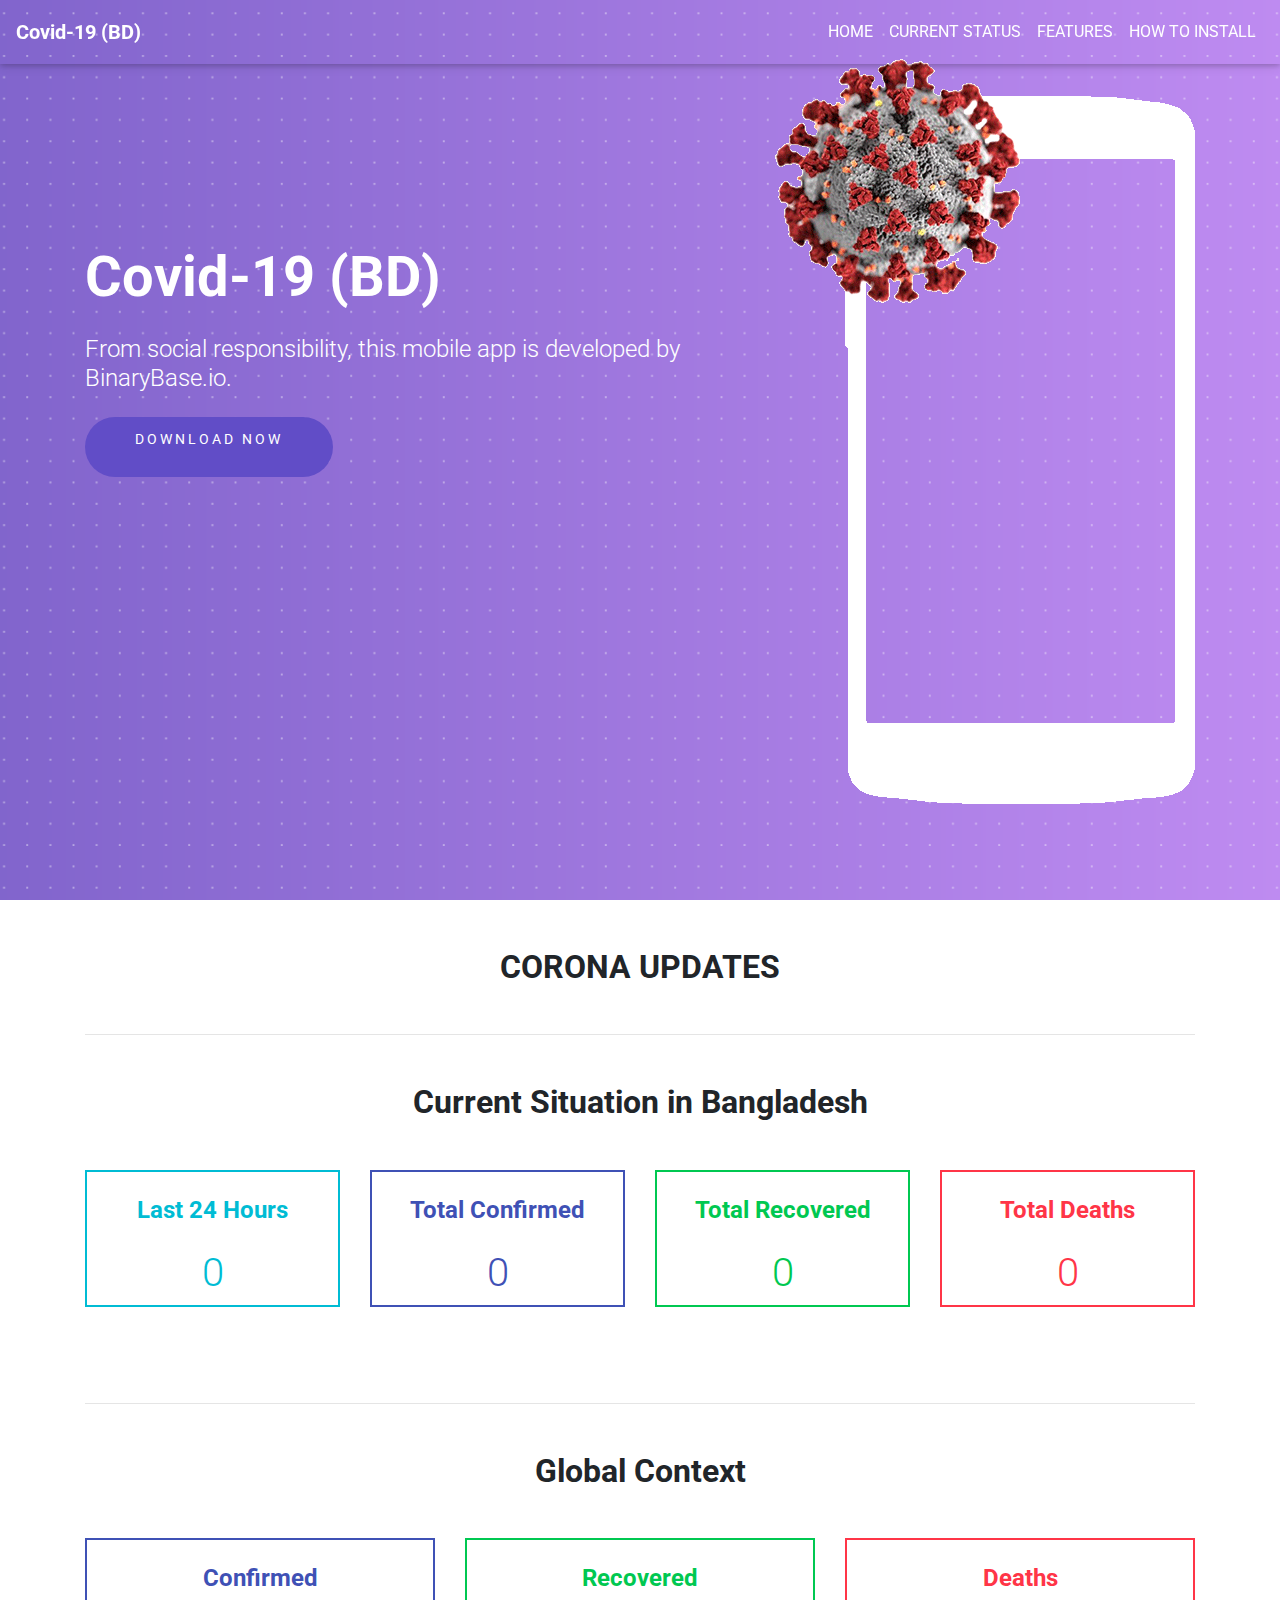
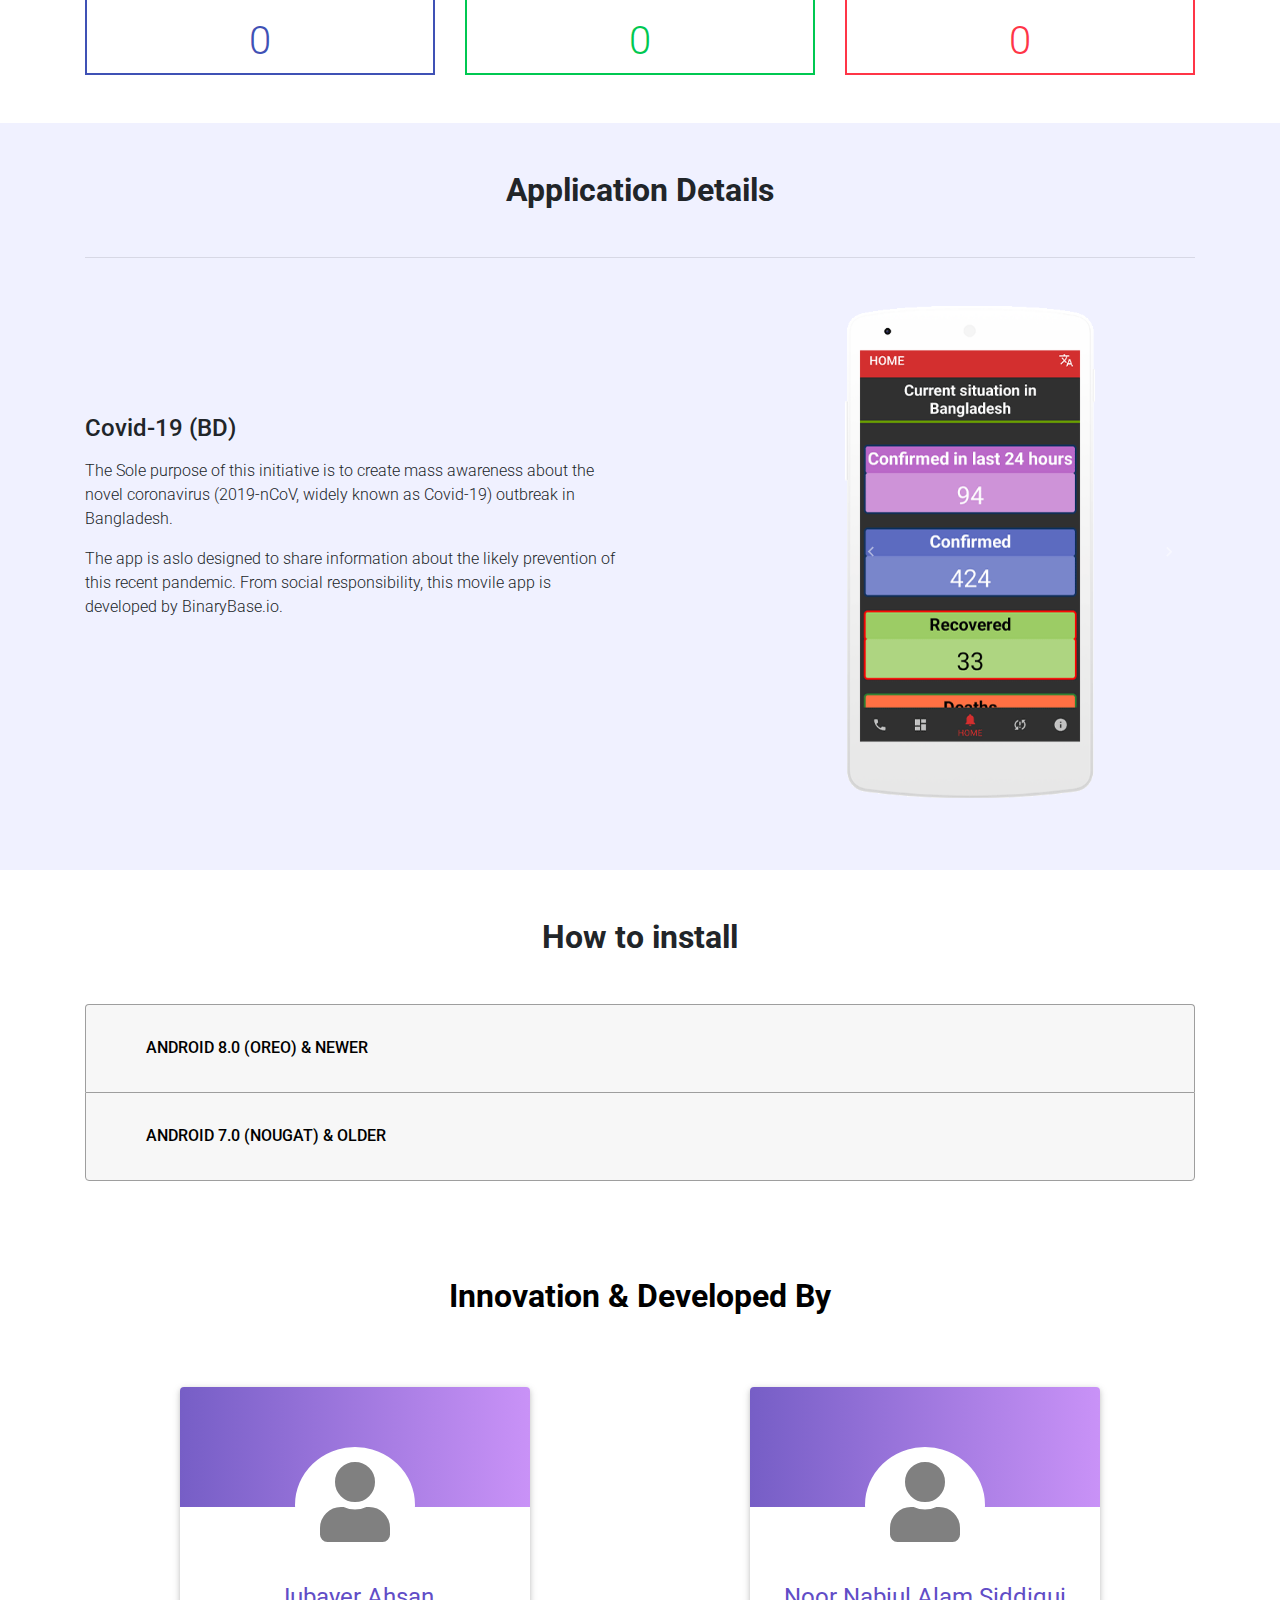
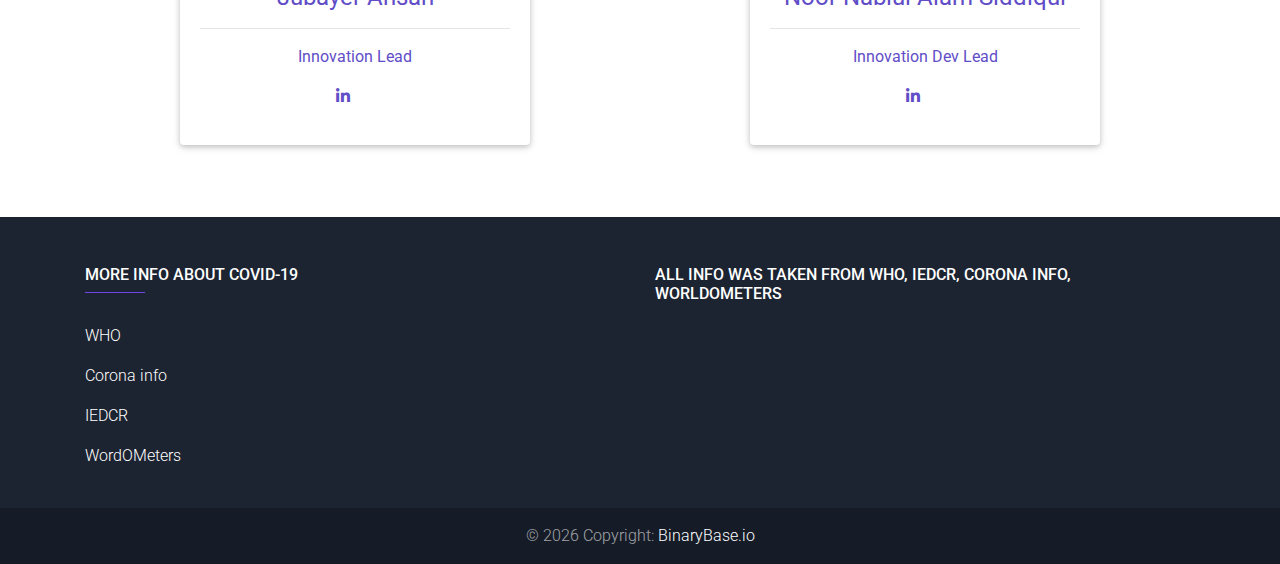
==== commit d24cc654: "Update index.html" ====
--- a/index.html
+++ b/index.html
@@ -7,13 +7,13 @@
     <meta charset="utf-8" />
     <meta http-equiv="X-UA-Compatible" content="IE=edge" />
     <!--  Essential META Tags -->
-    <meta property="og:title" content="BinaryBase.io | Powered by Intellect, Driven by Values" />
+    <meta property="og:title" content="Covid-19 (BD) Android App" />
     <meta property="og:type" content="website" />
     <meta name="twitter:card" content="Powered by Intellect, Driven by Values" />
-    <meta name="twitter:title" content="BinaryBase.io | Powered by Intellect, Driven by Values" />
+    <meta name="twitter:title" content="Covid-19 (BD) Android App" />
     <meta name="twitter:domain" content="BinaryBase.io" />
     <!--  Non-Essential, But Recommended -->
-    <meta property="og:site_name" content="BinaryBase.io | Powered by Intellect, Driven by Values" />
+    <meta property="og:site_name" content="Covid-19 (BD) Android App" />
     <meta name="twitter:image:alt" content="BinaryBase.io" />
     <!--  Non-Essential, But Required for Analytics -->
     <meta property="fb:app_id" content="2171119279848445" />
@@ -22,10 +22,10 @@
 
     <meta property="og:url" , content="http://www.binarybase.io" />
     <meta property="og:image" , content="http://www.binarybase.io/assets/social_logo.png" />
-    <meta name="description" , content="description" />
+    <meta name="description" , content="Binarybase always delivers value to all clients and will also deliver top results through market winning custom strategies. We provide great results" />
     <meta property="og:description" , content="Binarybase always delivers value to all clients and will also deliver top results through market winning custom strategies. We provide great results" />
     <meta name="viewport" content="width=device-width, initial-scale=1">
-    <title>Codiv-19 (BD) Application</title>
+    <title>Covid-19 (BD) Android App</title>
     <!-- Font Awesome -->
     <link rel="stylesheet" href="https://use.fontawesome.com/releases/v5.11.2/css/all.css">
     <!-- Google Fonts Roboto -->
@@ -145,7 +145,7 @@
                     <div class="col-md-3 mb-5">
                         <div class="confirm-case btn-outline-cyan">
                             <h4 class="my-4 font-weight-bold">Last 24 Hours</h4>
-                            <h1>503</h1>
+                            <h1 id="last_24_hour_infected">0</h1>
                         </div>
                     </div>
                     <!--Grid column-->
@@ -153,7 +153,7 @@
                     <div class="col-md-3 mb-5">
                         <div class="confirm-case btn-outline-indigo">
                             <h4 class="my-4 font-weight-bold">Total Confirmed</h4>
-                            <h1>4689</h1>
+                            <h1 id="total_infected">0</h1>
                         </div>
                     </div>
                     <!--Grid column-->
@@ -161,7 +161,7 @@
                     <div class="col-md-3 mb-5">
                         <div class="confirm-case btn-outline-success">
                             <h4 class="my-4 font-weight-bold">Total Recovered</h4>
-                            <h1>112</h1>
+                            <h1 id="total_recover">0</h1>
                         </div>
                     </div>
                     <!--Grid column-->
@@ -169,7 +169,7 @@
                     <div class="col-md-3 mb-5">
                         <div class="confirm-case btn-outline-danger">
                             <h4 class="my-4 font-weight-bold">Total Deaths</h4>
-                            <h1>131</h1>
+                            <h1 id="total_death">0</h1>
                         </div>
                     </div>
                     <!--Grid column-->
@@ -188,7 +188,7 @@
                     <div class="col-md-4 mb-5">
                         <div class="confirm-case btn-outline-indigo">
                             <h4 class="my-4 font-weight-bold">Confirmed</h4>
-                            <h1>2783512</h1>
+                            <h1 id="world_total_infected">0</h1>
                         </div>
                     </div>
                     <!--Grid column-->
@@ -196,7 +196,7 @@
                     <div class="col-md-4 mb-5">
                         <div class="confirm-case btn-outline-success">
                             <h4 class="my-4 font-weight-bold"> Recovered</h4>
-                            <h1>765914</h1>
+                            <h1 id="world_total_recover">0</h1>
                         </div>
                     </div>
                     <!--Grid column-->
@@ -204,7 +204,7 @@
                     <div class="col-md-4 mb-5">
                         <div class="confirm-case btn-outline-danger">
                             <h4 class="my-4 font-weight-bold">Deaths</h4>
-                            <h1>195313</h1>
+                            <h1 id="world_total_death">0</h1>
                         </div>
                     </div>
                     <!--Grid column-->
@@ -534,14 +534,32 @@
     <script type="text/javascript" src="js/bootstrap.min.js"></script>
     <!-- MDB core JavaScript -->
     <script type="text/javascript" src="js/mdb.min.js"></script>
-    <!--Google Maps-->
-    <script src="https://maps.google.com/maps/api/js"></script>
     <!-- Your custom scripts (optional) -->
     <!-- Carousel options -->
     <script>
         $('.carousel').carousel({
             interval: 3000,
         })
+		
+		
+		$( document ).ready(function() {
+			var url = "https://brosolved.com/covid19/public/api/status";
+			$.getJSON( url, {
+			format: "json"
+			})
+		  .done(function( data ) {
+			
+			document.getElementById("total_infected").innerHTML = data.statusBD[0].total_infected;
+			 $("#last_24_hour_infected").text(data.statusBD[0].last_24_hour_infected);
+			 $("#total_recover").text(data.statusBD[0].total_recover);
+			 $("#total_death").text(data.statusBD[0].total_death);
+			 $("#world_total_infected").text(data.statusBD[0].world_total_infected);
+			 $("#world_total_recover").text(data.statusBD[0].world_total_recover);
+			 $("#world_total_death").text(data.statusBD[0].world_total_death);
+		  });
+		});
+		
+		
     </script>
     <!-- Google Maps settings -->
 
